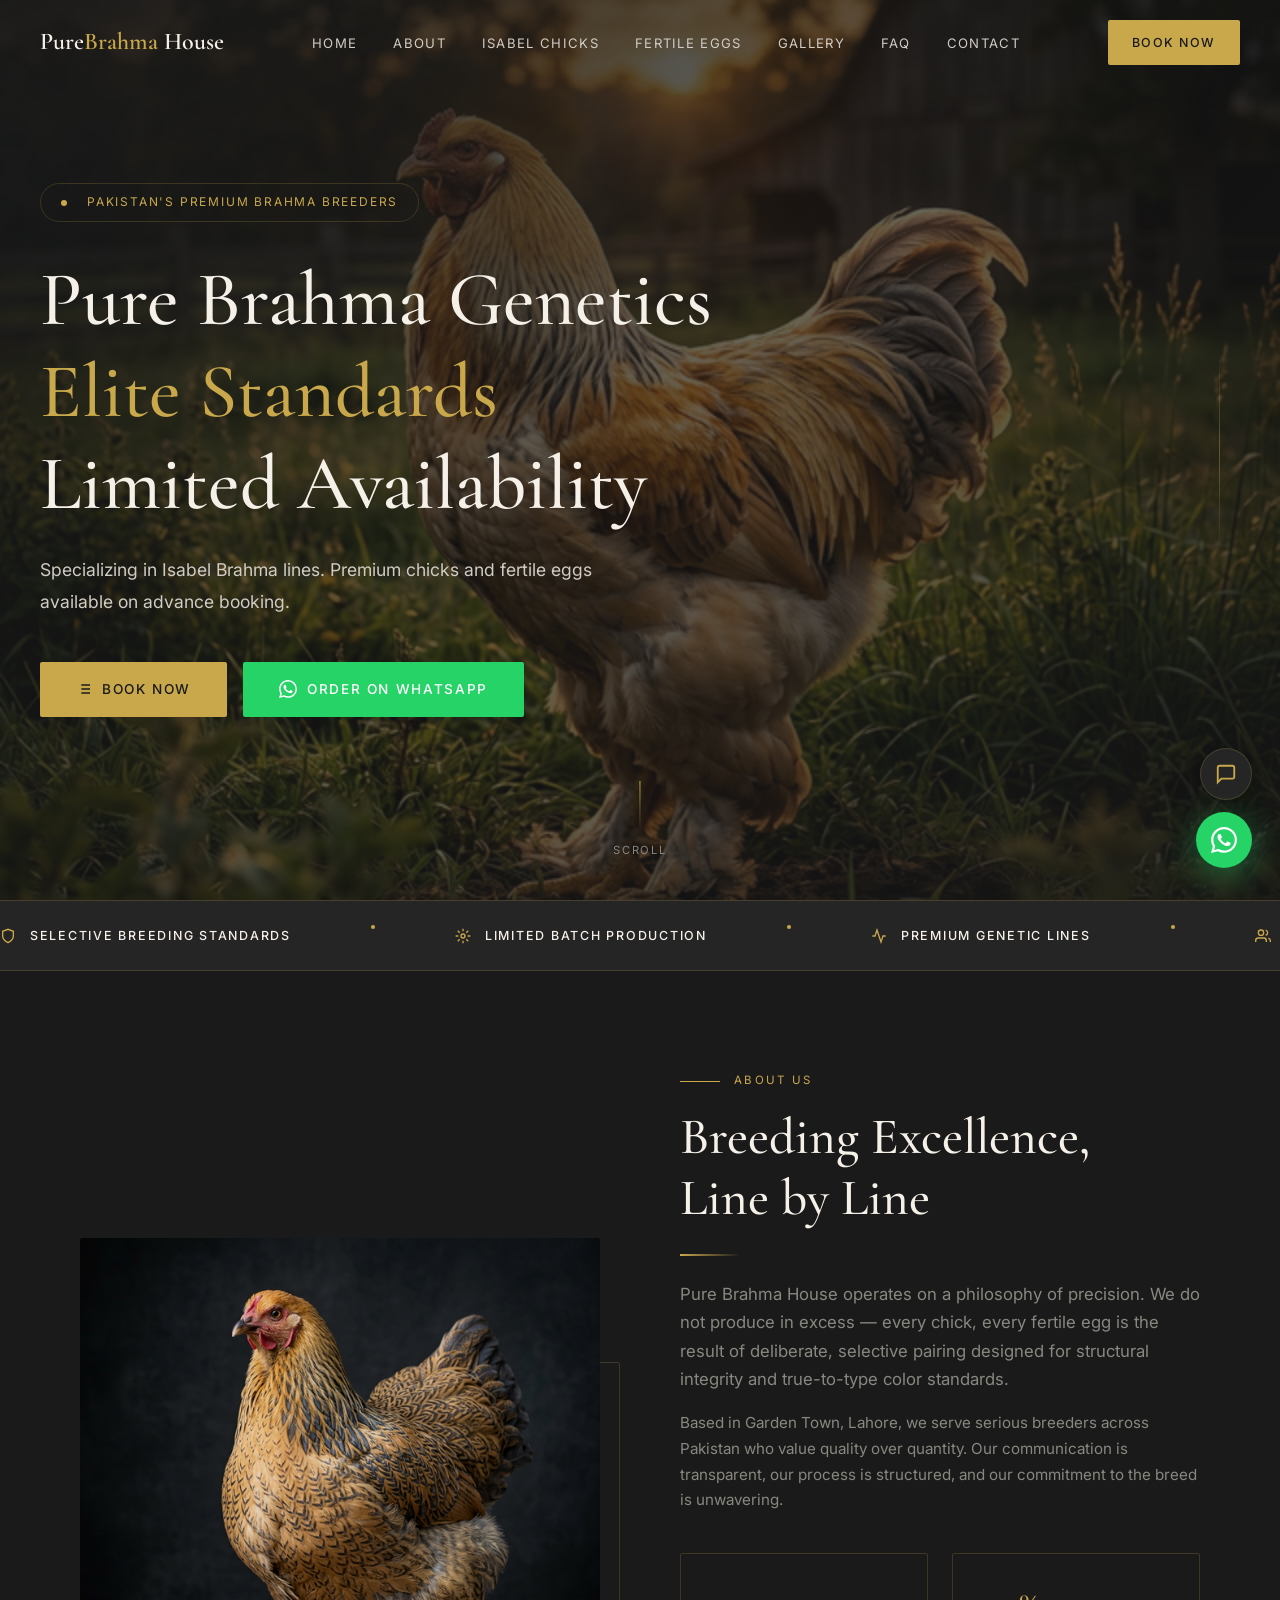
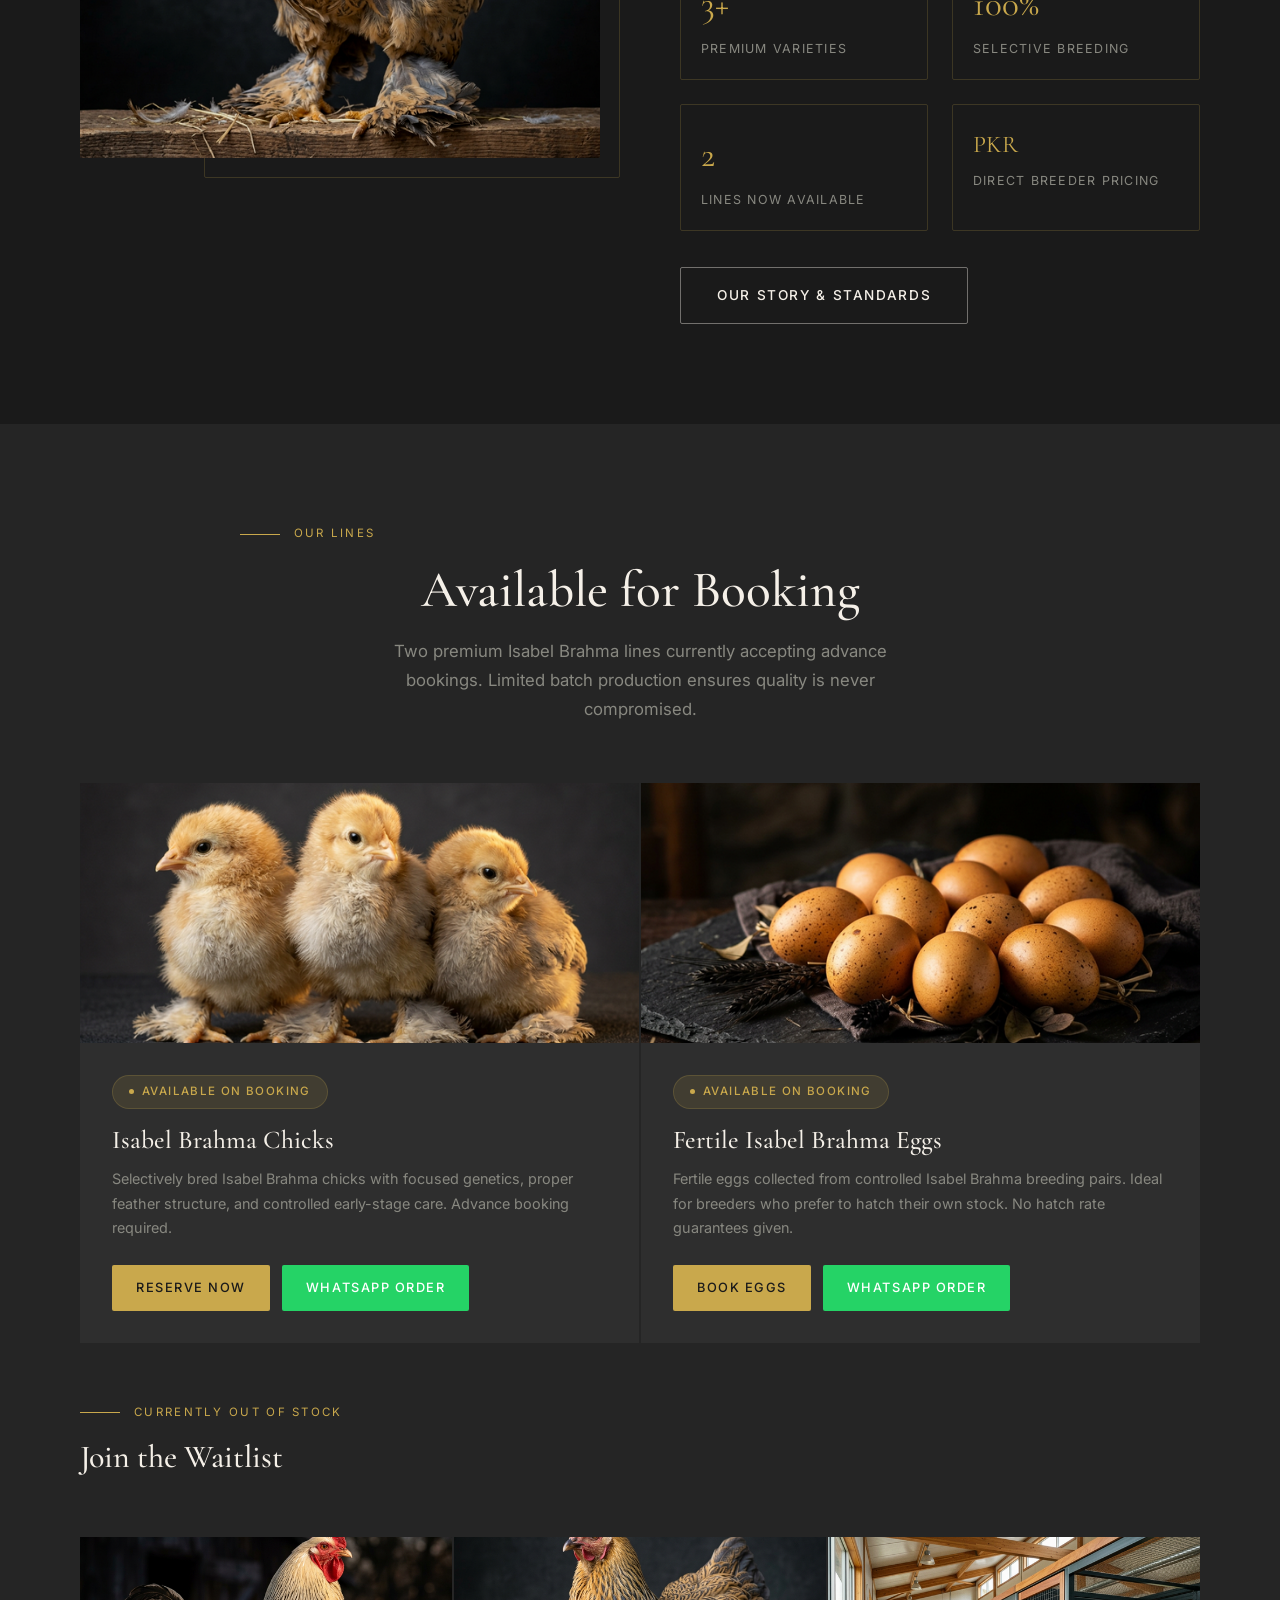
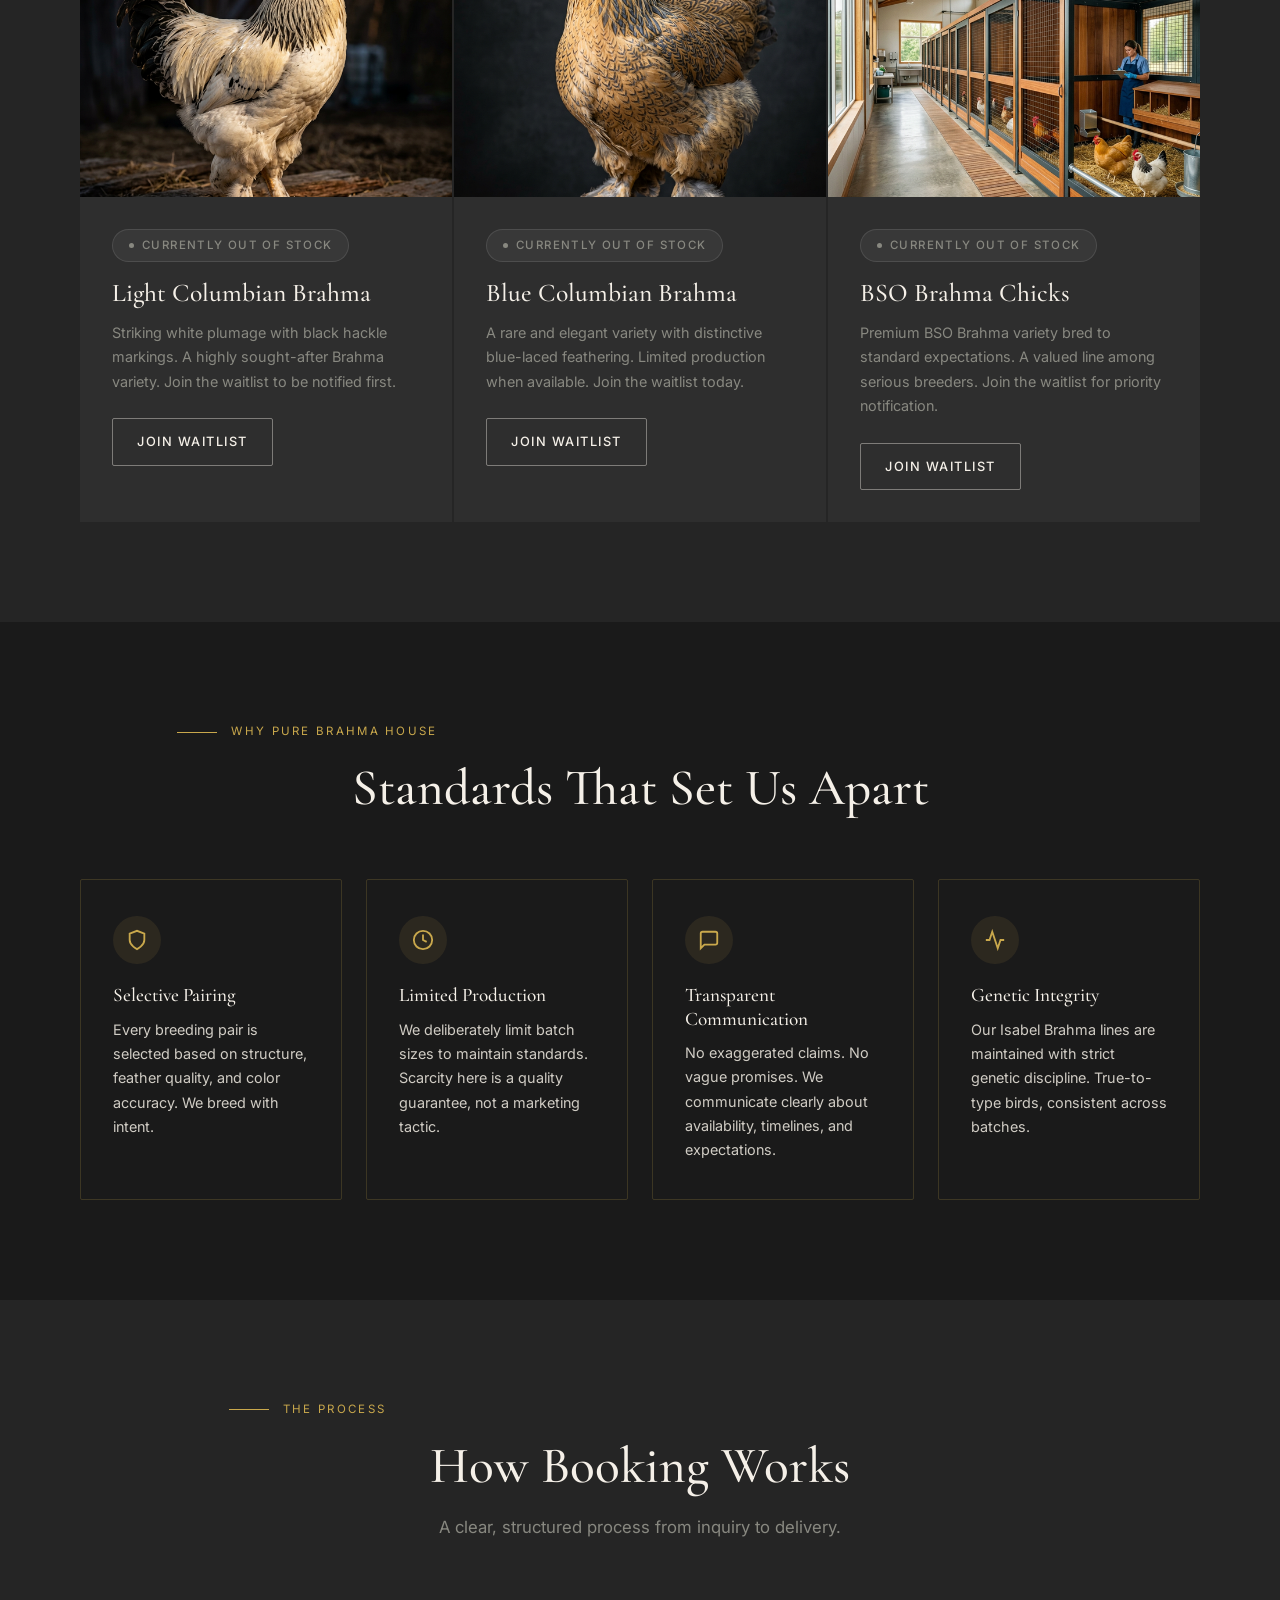
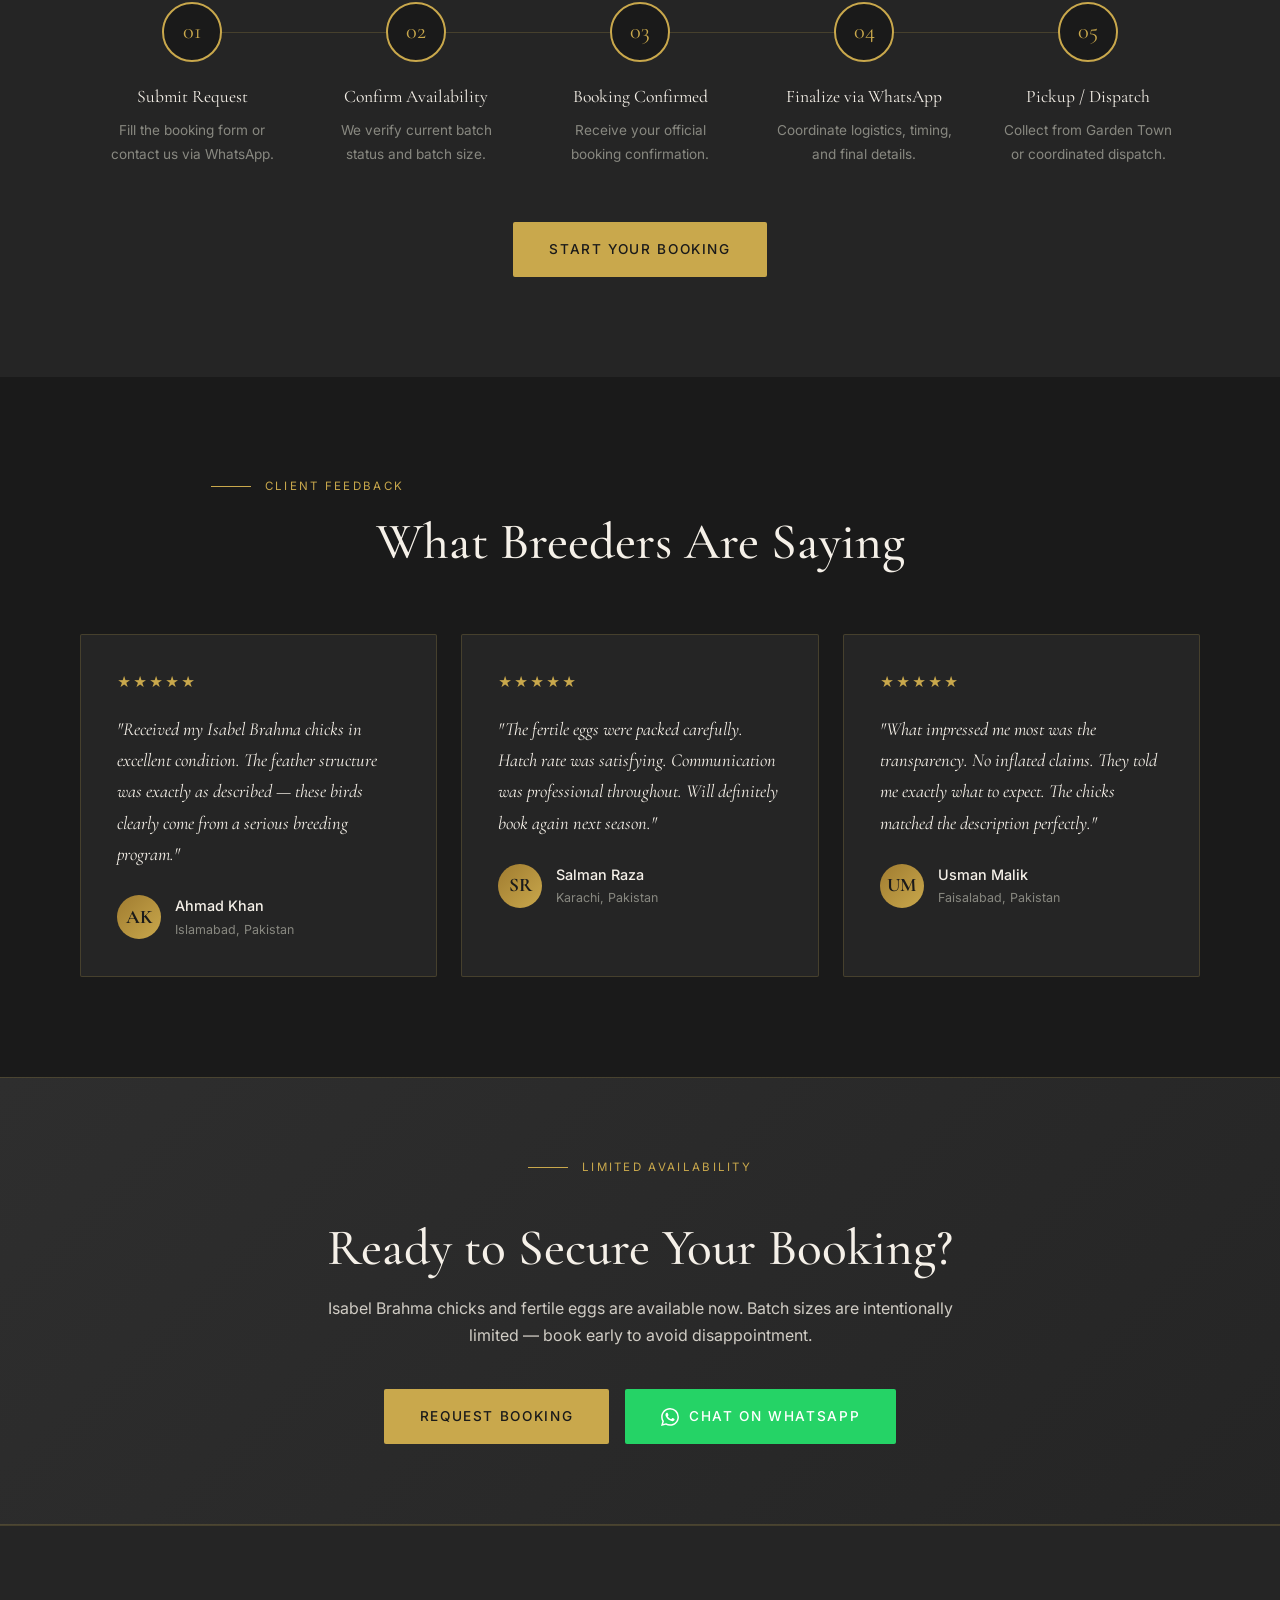
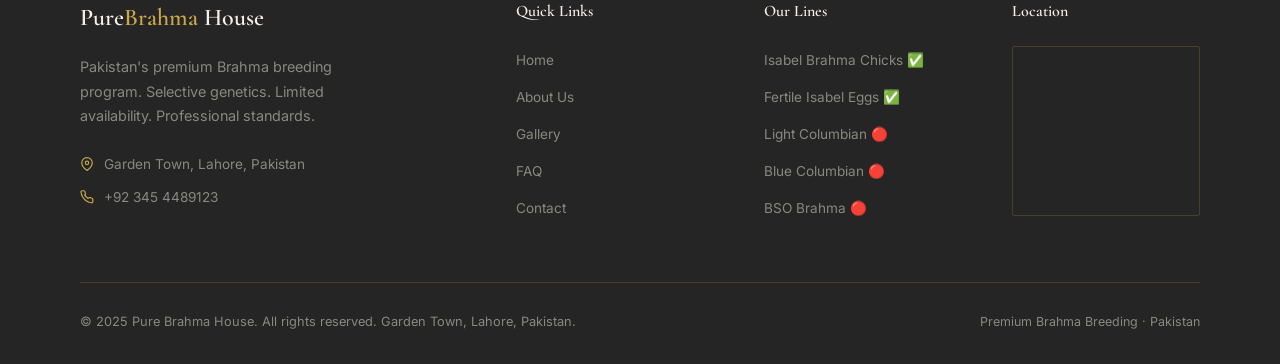
==== index.html @ e4d516aa "Initial commit" ====
<!DOCTYPE html>
<html lang="en">

<head>
  <meta charset="UTF-8">
  <meta name="viewport" content="width=device-width, initial-scale=1.0">
  <title>Pure Brahma House | Premium Isabel Brahma Chicks & Fertile Eggs — Lahore, Pakistan</title>
  <meta name="description"
    content="Pure Brahma House — Pakistan's premium Brahma Breeders. Isabel Brahma chicks and fertile eggs available on advance booking. Lahore, Pakistan.">
  <meta name="keywords"
    content="Premium Brahma Breeders, Isabel Brahma Chicks, Fertile Isabel Brahma Eggs, Available on Advance Booking">
  <link rel="stylesheet" href="css/styles.css">
  <link rel="preconnect" href="https://fonts.googleapis.com">
</head>

<body>

  <!-- NAV -->
  <nav class="nav" id="mainNav">
    <a href="index.html" class="nav-logo">Pure<span>Brahma</span>&nbsp;House</a>
    <ul class="nav-links">
      <li><a href="index.html">Home</a></li>
      <li><a href="about.html">About</a></li>
      <li><a href="isabel-brahma-chicks.html">Isabel Chicks</a></li>
      <li><a href="fertile-isabel-eggs.html">Fertile Eggs</a></li>
      <li><a href="gallery.html">Gallery</a></li>
      <li><a href="faq.html">FAQ</a></li>
      <li><a href="contact.html">Contact</a></li>
    </ul>
    <div class="nav-cta">
      <a href="contact.html#booking" class="btn btn-primary" style="padding:12px 24px; font-size:0.78rem;">Book Now</a>
    </div>
    <button class="hamburger" aria-label="Menu">
      <span></span><span></span><span></span>
    </button>
  </nav>

  <!-- MOBILE MENU -->
  <div class="mobile-menu">
    <button class="mobile-close">✕</button>
    <ul>
      <li><a href="index.html">Home</a></li>
      <li><a href="about.html">About</a></li>
      <li><a href="isabel-brahma-chicks.html">Isabel Chicks</a></li>
      <li><a href="fertile-isabel-eggs.html">Fertile Eggs</a></li>
      <li><a href="gallery.html">Gallery</a></li>
      <li><a href="faq.html">FAQ</a></li>
      <li><a href="contact.html">Contact</a></li>
    </ul>
  </div>

  <!-- HERO -->
  <section class="hero" id="hero">
    <div class="hero-bg" id="heroBg"></div>
    <div class="hero-overlay"></div>
    <div class="hero-content">
      <div class="hero-badge">
        <span></span> Pakistan's Premium Brahma Breeders
      </div>
      <h1 class="hero-title">
        <span class="line">Pure Brahma Genetics</span>
        <span class="line" style="color:var(--gold);">Elite Standards</span>
        <span class="line">Limited Availability</span>
      </h1>
      <p class="hero-sub">Specializing in Isabel Brahma lines. Premium chicks and fertile eggs available on advance
        booking.</p>
      <div class="hero-ctas">
        <a href="contact.html#booking" class="btn btn-primary">
          <svg width="16" height="16" viewBox="0 0 24 24" fill="none" stroke="currentColor" stroke-width="2">
            <path d="M8 6h13M8 12h13M8 18h13M3 6h.01M3 12h.01M3 18h.01" />
          </svg>
          Book Now
        </a>
        <a href="https://wa.me/923454489123?text=Hello%20Pure%20Brahma%20House%2C%20I%20would%20like%20to%20place%20an%20order."
          target="_blank" class="btn btn-whatsapp">
          <svg width="18" height="18" viewBox="0 0 24 24" fill="currentColor">
            <path
              d="M17.472 14.382c-.297-.149-1.758-.867-2.03-.967-.273-.099-.471-.148-.67.15-.197.297-.767.966-.94 1.164-.173.199-.347.223-.644.075-.297-.15-1.255-.463-2.39-1.475-.883-.788-1.48-1.761-1.653-2.059-.173-.297-.018-.458.13-.606.134-.133.298-.347.446-.52.149-.174.198-.298.298-.497.099-.198.05-.371-.025-.52-.075-.149-.669-1.612-.916-2.207-.242-.579-.487-.5-.669-.51-.173-.008-.371-.01-.57-.01-.198 0-.52.074-.792.372-.272.297-1.04 1.016-1.04 2.479 0 1.462 1.065 2.875 1.213 3.074.149.198 2.096 3.2 5.077 4.487.709.306 1.262.489 1.694.625.712.227 1.36.195 1.871.118.571-.085 1.758-.719 2.006-1.413.248-.694.248-1.289.173-1.413-.074-.124-.272-.198-.57-.347m-5.421 7.403h-.004a9.87 9.87 0 01-5.031-1.378l-.361-.214-3.741.982.998-3.648-.235-.374a9.86 9.86 0 01-1.51-5.26c.001-5.45 4.436-9.884 9.888-9.884 2.64 0 5.122 1.03 6.988 2.898a9.825 9.825 0 012.893 6.994c-.003 5.45-4.437 9.884-9.885 9.884m8.413-18.297A11.815 11.815 0 0012.05 0C5.495 0 .16 5.335.157 11.892c0 2.096.547 4.142 1.588 5.945L.057 24l6.305-1.654a11.882 11.882 0 005.683 1.448h.005c6.554 0 11.89-5.335 11.893-11.893a11.821 11.821 0 00-3.48-8.413z" />
          </svg>
          Order on WhatsApp
        </a>
      </div>
    </div>
    <div class="gold-line"></div>
    <div class="scroll-indicator">
      <div class="scroll-line"></div>
      <span>Scroll</span>
    </div>
  </section>

  <!-- TRUST STRIP -->
  <div class="trust-strip">
    <div class="trust-track" id="trustTrack">
      <div class="trust-item"><svg width="16" height="16" viewBox="0 0 24 24" fill="none" stroke="currentColor"
          stroke-width="2">
          <path d="M12 22s8-4 8-10V5l-8-3-8 3v7c0 6 8 10 8 10z" />
        </svg><span>Selective Breeding Standards</span></div>
      <div class="trust-dot"></div>
      <div class="trust-item"><svg width="16" height="16" viewBox="0 0 24 24" fill="none" stroke="currentColor"
          stroke-width="2">
          <circle cx="12" cy="12" r="3" />
          <path
            d="M12 1v4M12 19v4M4.22 4.22l2.83 2.83M16.95 16.95l2.83 2.83M1 12h4M19 12h4M4.22 19.78l2.83-2.83M16.95 7.05l2.83-2.83" />
        </svg><span>Limited Batch Production</span></div>
      <div class="trust-dot"></div>
      <div class="trust-item"><svg width="16" height="16" viewBox="0 0 24 24" fill="none" stroke="currentColor"
          stroke-width="2">
          <polyline points="22 12 18 12 15 21 9 3 6 12 2 12" />
        </svg><span>Premium Genetic Lines</span></div>
      <div class="trust-dot"></div>
      <div class="trust-item"><svg width="16" height="16" viewBox="0 0 24 24" fill="none" stroke="currentColor"
          stroke-width="2">
          <path d="M17 21v-2a4 4 0 0 0-4-4H5a4 4 0 0 0-4 4v2" />
          <circle cx="9" cy="7" r="4" />
          <path d="M23 21v-2a4 4 0 0 0-3-3.87" />
          <path d="M16 3.13a4 4 0 0 1 0 7.75" />
        </svg><span>Professional Support</span></div>
      <div class="trust-dot"></div>
      <div class="trust-item"><svg width="16" height="16" viewBox="0 0 24 24" fill="none" stroke="currentColor"
          stroke-width="2">
          <path d="M3 9l9-7 9 7v11a2 2 0 0 1-2 2H5a2 2 0 0 1-2-2z" />
        </svg><span>Garden Town, Lahore</span></div>
      <div class="trust-dot"></div>
    </div>
  </div>

  <!-- ABOUT SNAPSHOT -->
  <section class="about-snapshot">
    <div class="container">
      <div class="about-grid">
        <div class="about-image-wrap reveal">
          <img src="images/brahma-hen.png" alt="Isabel Brahma Hen - Pure Brahma House">
          <div class="about-image-accent"></div>
        </div>
        <div class="reveal reveal-delay-2">
          <p class="section-label">About Us</p>
          <h2>Breeding Excellence,<br>Line by Line</h2>
          <div class="gold-divider"></div>
          <p class="section-subtitle">Pure Brahma House operates on a philosophy of precision. We do not produce in
            excess — every chick, every fertile egg is the result of deliberate, selective pairing designed for
            structural integrity and true-to-type color standards.</p>
          <p style="margin-top:16px; color:var(--text-muted); font-size:0.95rem;">Based in Garden Town, Lahore, we serve
            serious breeders across Pakistan who value quality over quantity. Our communication is transparent, our
            process is structured, and our commitment to the breed is unwavering.</p>
          <div class="about-stats">
            <div class="stat-box">
              <div class="stat-num counter" data-target="3" data-suffix="+">0+</div>
              <div class="stat-label">Premium Varieties</div>
            </div>
            <div class="stat-box">
              <div class="stat-num counter" data-target="100" data-suffix="%">0%</div>
              <div class="stat-label">Selective Breeding</div>
            </div>
            <div class="stat-box">
              <div class="stat-num counter" data-target="2">0</div>
              <div class="stat-label">Lines Now Available</div>
            </div>
            <div class="stat-box">
              <div class="stat-num" style="font-size:1.5rem;">PKR</div>
              <div class="stat-label">Direct Breeder Pricing</div>
            </div>
          </div>
          <a href="about.html" class="btn btn-secondary" style="margin-top:36px;">Our Story &amp; Standards</a>
        </div>
      </div>
    </div>
  </section>

  <!-- FEATURED PRODUCTS -->
  <section class="products-section">
    <div class="container">
      <div class="reveal" style="text-align:center;">
        <p class="section-label" style="justify-content:center;">Our Lines</p>
        <h2>Available for Booking</h2>
        <p class="section-subtitle" style="margin:16px auto 0;">Two premium Isabel Brahma lines currently accepting
          advance bookings. Limited batch production ensures quality is never compromised.</p>
      </div>
      <div class="products-grid" style="margin-top:60px;">
        <!-- Isabel Chicks -->
        <div class="product-card reveal">
          <div class="product-card-img">
            <img src="images/isabel-chicks.png" alt="Isabel Brahma Chicks Available on Booking">
          </div>
          <div class="product-card-body">
            <div class="availability-badge badge-available"><span class="badge-dot"></span>Available on Booking</div>
            <h3 class="product-card-title">Isabel Brahma Chicks</h3>
            <p class="product-card-text">Selectively bred Isabel Brahma chicks with focused genetics, proper feather
              structure, and controlled early-stage care. Advance booking required.</p>
            <div style="display:flex;gap:12px;flex-wrap:wrap;">
              <a href="isabel-brahma-chicks.html" class="btn btn-primary"
                style="padding:12px 24px;font-size:0.8rem;">Reserve Now</a>
              <a href="https://wa.me/923454489123?text=Hello%20Pure%20Brahma%20House%2C%20I%20would%20like%20to%20book%20Isabel%20Brahma%20chicks.%20Please%20share%20availability%2C%20pricing%2C%20and%20booking%20details.%20My%20city%20is%3A%20___%20and%20quantity%20required%20is%3A%20___."
                target="_blank" class="btn btn-whatsapp" style="padding:12px 24px;font-size:0.8rem;">WhatsApp Order</a>
            </div>
          </div>
        </div>
        <!-- Fertile Eggs -->
        <div class="product-card reveal reveal-delay-2">
          <div class="product-card-img">
            <img src="images/fertile-eggs.png" alt="Fertile Isabel Brahma Eggs Available on Booking">
          </div>
          <div class="product-card-body">
            <div class="availability-badge badge-available"><span class="badge-dot"></span>Available on Booking</div>
            <h3 class="product-card-title">Fertile Isabel Brahma Eggs</h3>
            <p class="product-card-text">Fertile eggs collected from controlled Isabel Brahma breeding pairs. Ideal for
              breeders who prefer to hatch their own stock. No hatch rate guarantees given.</p>
            <div style="display:flex;gap:12px;flex-wrap:wrap;">
              <a href="fertile-isabel-eggs.html" class="btn btn-primary"
                style="padding:12px 24px;font-size:0.8rem;">Book Eggs</a>
              <a href="https://wa.me/923454489123?text=Hello%20Pure%20Brahma%20House%2C%20I%20would%20like%20to%20book%20Fertile%20Isabel%20Brahma%20Eggs.%20Please%20share%20availability%2C%20pricing%2C%20and%20collection%20or%20delivery%20details.%20My%20city%20is%3A%20___%20and%20quantity%20required%20is%3A%20___."
                target="_blank" class="btn btn-whatsapp" style="padding:12px 24px;font-size:0.8rem;">WhatsApp Order</a>
            </div>
          </div>
        </div>
      </div>

      <!-- Out of Stock -->
      <div style="margin-top:60px;">
        <p class="section-label reveal">Currently Out of Stock</p>
        <h3 class="reveal reveal-delay-1" style="margin-bottom:32px;">Join the Waitlist</h3>
        <div class="products-grid">
          <div class="product-card reveal">
            <div class="product-card-img">
              <img src="images/brahma-rooster.png" alt="Light Columbian Brahma Chicks">
            </div>
            <div class="product-card-body">
              <div class="availability-badge badge-unavailable"><span class="badge-dot"></span>Currently Out of Stock
              </div>
              <h3 class="product-card-title">Light Columbian Brahma</h3>
              <p class="product-card-text">Striking white plumage with black hackle markings. A highly sought-after
                Brahma variety. Join the waitlist to be notified first.</p>
              <a href="light-columbian.html" class="btn btn-secondary" style="padding:12px 24px;font-size:0.8rem;">Join
                Waitlist</a>
            </div>
          </div>
          <div class="product-card reveal reveal-delay-1">
            <div class="product-card-img">
              <img src="images/brahma-hen.png" alt="Blue Columbian Brahma Chicks">
            </div>
            <div class="product-card-body">
              <div class="availability-badge badge-unavailable"><span class="badge-dot"></span>Currently Out of Stock
              </div>
              <h3 class="product-card-title">Blue Columbian Brahma</h3>
              <p class="product-card-text">A rare and elegant variety with distinctive blue-laced feathering. Limited
                production when available. Join the waitlist today.</p>
              <a href="blue-columbian.html" class="btn btn-secondary" style="padding:12px 24px;font-size:0.8rem;">Join
                Waitlist</a>
            </div>
          </div>
          <div class="product-card reveal reveal-delay-2">
            <div class="product-card-img">
              <img src="images/farm-environment.png" alt="BSO Brahma Chicks">
            </div>
            <div class="product-card-body">
              <div class="availability-badge badge-unavailable"><span class="badge-dot"></span>Currently Out of Stock
              </div>
              <h3 class="product-card-title">BSO Brahma Chicks</h3>
              <p class="product-card-text">Premium BSO Brahma variety bred to standard expectations. A valued line among
                serious breeders. Join the waitlist for priority notification.</p>
              <a href="bso-brahma.html" class="btn btn-secondary" style="padding:12px 24px;font-size:0.8rem;">Join
                Waitlist</a>
            </div>
          </div>
        </div>
      </div>
    </div>
  </section>

  <!-- WHY CHOOSE -->
  <section class="why-section">
    <div class="container">
      <div class="reveal" style="text-align:center;">
        <p class="section-label" style="justify-content:center;">Why Pure Brahma House</p>
        <h2>Standards That Set Us Apart</h2>
      </div>
      <div class="why-grid">
        <div class="why-card reveal">
          <div class="why-icon"><svg width="22" height="22" viewBox="0 0 24 24" fill="none" stroke="currentColor"
              stroke-width="2">
              <path d="M12 22s8-4 8-10V5l-8-3-8 3v7c0 6 8 10 8 10z" />
            </svg></div>
          <h4
            style="font-family:'Cormorant Garamond',serif;font-size:1.2rem;color:var(--off-white);margin-bottom:10px;">
            Selective Pairing</h4>
          <p style="font-size:0.9rem;max-width:none;">Every breeding pair is selected based on structure, feather
            quality, and color accuracy. We breed with intent.</p>
        </div>
        <div class="why-card reveal reveal-delay-1">
          <div class="why-icon"><svg width="22" height="22" viewBox="0 0 24 24" fill="none" stroke="currentColor"
              stroke-width="2">
              <circle cx="12" cy="12" r="10" />
              <polyline points="12 6 12 12 16 14" />
            </svg></div>
          <h4
            style="font-family:'Cormorant Garamond',serif;font-size:1.2rem;color:var(--off-white);margin-bottom:10px;">
            Limited Production</h4>
          <p style="font-size:0.9rem;max-width:none;">We deliberately limit batch sizes to maintain standards. Scarcity
            here is a quality guarantee, not a marketing tactic.</p>
        </div>
        <div class="why-card reveal reveal-delay-2">
          <div class="why-icon"><svg width="22" height="22" viewBox="0 0 24 24" fill="none" stroke="currentColor"
              stroke-width="2">
              <path d="M21 15a2 2 0 0 1-2 2H7l-4 4V5a2 2 0 0 1 2-2h14a2 2 0 0 1 2 2z" />
            </svg></div>
          <h4
            style="font-family:'Cormorant Garamond',serif;font-size:1.2rem;color:var(--off-white);margin-bottom:10px;">
            Transparent Communication</h4>
          <p style="font-size:0.9rem;max-width:none;">No exaggerated claims. No vague promises. We communicate clearly
            about availability, timelines, and expectations.</p>
        </div>
        <div class="why-card reveal reveal-delay-3">
          <div class="why-icon"><svg width="22" height="22" viewBox="0 0 24 24" fill="none" stroke="currentColor"
              stroke-width="2">
              <polyline points="22 12 18 12 15 21 9 3 6 12 2 12" />
            </svg></div>
          <h4
            style="font-family:'Cormorant Garamond',serif;font-size:1.2rem;color:var(--off-white);margin-bottom:10px;">
            Genetic Integrity</h4>
          <p style="font-size:0.9rem;max-width:none;">Our Isabel Brahma lines are maintained with strict genetic
            discipline. True-to-type birds, consistent across batches.</p>
        </div>
      </div>
    </div>
  </section>

  <!-- HOW BOOKING WORKS -->
  <section class="booking-steps">
    <div class="container">
      <div class="reveal" style="text-align:center;">
        <p class="section-label" style="justify-content:center;">The Process</p>
        <h2>How Booking Works</h2>
        <p class="section-subtitle" style="margin:16px auto 0;">A clear, structured process from inquiry to delivery.
        </p>
      </div>
      <div class="steps-grid" style="margin-top:60px;">
        <div class="step-item reveal">
          <div class="step-num">01</div>
          <div class="step-title">Submit Request</div>
          <p class="step-text">Fill the booking form or contact us via WhatsApp.</p>
        </div>
        <div class="step-item reveal reveal-delay-1">
          <div class="step-num">02</div>
          <div class="step-title">Confirm Availability</div>
          <p class="step-text">We verify current batch status and batch size.</p>
        </div>
        <div class="step-item reveal reveal-delay-2">
          <div class="step-num">03</div>
          <div class="step-title">Booking Confirmed</div>
          <p class="step-text">Receive your official booking confirmation.</p>
        </div>
        <div class="step-item reveal reveal-delay-3">
          <div class="step-num">04</div>
          <div class="step-title">Finalize via WhatsApp</div>
          <p class="step-text">Coordinate logistics, timing, and final details.</p>
        </div>
        <div class="step-item reveal reveal-delay-4">
          <div class="step-num">05</div>
          <div class="step-title">Pickup / Dispatch</div>
          <p class="step-text">Collect from Garden Town or coordinated dispatch.</p>
        </div>
      </div>
      <div style="text-align:center;margin-top:56px;" class="reveal">
        <a href="contact.html#booking" class="btn btn-primary">Start Your Booking</a>
      </div>
    </div>
  </section>

  <!-- TESTIMONIALS -->
  <section class="testimonials">
    <div class="container">
      <div class="reveal" style="text-align:center;">
        <p class="section-label" style="justify-content:center;">Client Feedback</p>
        <h2>What Breeders Are Saying</h2>
      </div>
      <div class="testimonials-grid">
        <div class="testimonial-card reveal">
          <div class="stars">★★★★★</div>
          <p class="testimonial-quote">"Received my Isabel Brahma chicks in excellent condition. The feather structure
            was exactly as described — these birds clearly come from a serious breeding program."</p>
          <div class="testimonial-author">
            <div class="author-avatar">AK</div>
            <div>
              <div class="author-name">Ahmad Khan</div>
              <div class="author-location">Islamabad, Pakistan</div>
            </div>
          </div>
        </div>
        <div class="testimonial-card reveal reveal-delay-1">
          <div class="stars">★★★★★</div>
          <p class="testimonial-quote">"The fertile eggs were packed carefully. Hatch rate was satisfying. Communication
            was professional throughout. Will definitely book again next season."</p>
          <div class="testimonial-author">
            <div class="author-avatar">SR</div>
            <div>
              <div class="author-name">Salman Raza</div>
              <div class="author-location">Karachi, Pakistan</div>
            </div>
          </div>
        </div>
        <div class="testimonial-card reveal reveal-delay-2">
          <div class="stars">★★★★★</div>
          <p class="testimonial-quote">"What impressed me most was the transparency. No inflated claims. They told me
            exactly what to expect. The chicks matched the description perfectly."</p>
          <div class="testimonial-author">
            <div class="author-avatar">UM</div>
            <div>
              <div class="author-name">Usman Malik</div>
              <div class="author-location">Faisalabad, Pakistan</div>
            </div>
          </div>
        </div>
      </div>
    </div>
  </section>

  <!-- CTA BANNER -->
  <div class="cta-banner">
    <div class="container">
      <p class="section-label reveal" style="justify-content:center;">Limited Availability</p>
      <h2 class="reveal">Ready to Secure Your Booking?</h2>
      <p class="reveal" style="margin:0 auto 40px;">Isabel Brahma chicks and fertile eggs are available now. Batch sizes
        are intentionally limited — book early to avoid disappointment.</p>
      <div class="cta-buttons reveal">
        <a href="contact.html#booking" class="btn btn-primary">Request Booking</a>
        <a href="https://wa.me/923454489123?text=Hello%20Pure%20Brahma%20House%2C%20I%20would%20like%20to%20inquire%20about%20your%20current%20availability."
          target="_blank" class="btn btn-whatsapp">
          <svg width="18" height="18" viewBox="0 0 24 24" fill="currentColor">
            <path
              d="M17.472 14.382c-.297-.149-1.758-.867-2.03-.967-.273-.099-.471-.148-.67.15-.197.297-.767.966-.94 1.164-.173.199-.347.223-.644.075-.297-.15-1.255-.463-2.39-1.475-.883-.788-1.48-1.761-1.653-2.059-.173-.297-.018-.458.13-.606.134-.133.298-.347.446-.52.149-.174.198-.298.298-.497.099-.198.05-.371-.025-.52-.075-.149-.669-1.612-.916-2.207-.242-.579-.487-.5-.669-.51-.173-.008-.371-.01-.57-.01-.198 0-.52.074-.792.372-.272.297-1.04 1.016-1.04 2.479 0 1.462 1.065 2.875 1.213 3.074.149.198 2.096 3.2 5.077 4.487.709.306 1.262.489 1.694.625.712.227 1.36.195 1.871.118.571-.085 1.758-.719 2.006-1.413.248-.694.248-1.289.173-1.413-.074-.124-.272-.198-.57-.347m-5.421 7.403h-.004a9.87 9.87 0 01-5.031-1.378l-.361-.214-3.741.982.998-3.648-.235-.374a9.86 9.86 0 01-1.51-5.26c.001-5.45 4.436-9.884 9.888-9.884 2.64 0 5.122 1.03 6.988 2.898a9.825 9.825 0 012.893 6.994c-.003 5.45-4.437 9.884-9.885 9.884m8.413-18.297A11.815 11.815 0 0012.05 0C5.495 0 .16 5.335.157 11.892c0 2.096.547 4.142 1.588 5.945L.057 24l6.305-1.654a11.882 11.882 0 005.683 1.448h.005c6.554 0 11.89-5.335 11.893-11.893a11.821 11.821 0 00-3.48-8.413z" />
          </svg>
          Chat on WhatsApp
        </a>
      </div>
    </div>
  </div>

  <!-- FOOTER -->
  <footer>
    <div class="container">
      <div class="footer-grid">
        <div class="footer-brand">
          <div class="nav-logo">Pure<span style="color:var(--gold)">Brahma</span>&nbsp;House</div>
          <p>Pakistan's premium Brahma breeding program. Selective genetics. Limited availability. Professional
            standards.</p>
          <div style="margin-top:24px;" class="contact-info">
            <div class="contact-row"><svg width="14" height="14" viewBox="0 0 24 24" fill="none" stroke="currentColor"
                stroke-width="2">
                <path d="M21 10c0 7-9 13-9 13s-9-6-9-13a9 9 0 0 1 18 0z" />
                <circle cx="12" cy="10" r="3" />
              </svg>Garden Town, Lahore, Pakistan</div>
            <div class="contact-row"><svg width="14" height="14" viewBox="0 0 24 24" fill="none" stroke="currentColor"
                stroke-width="2">
                <path
                  d="M22 16.92v3a2 2 0 0 1-2.18 2 19.79 19.79 0 0 1-8.63-3.07A19.5 19.5 0 0 1 4.69 12 19.79 19.79 0 0 1 1.61 3.47 2 2 0 0 1 3.59 1.27h3a2 2 0 0 1 2 1.72c.127.96.361 1.903.7 2.81a2 2 0 0 1-.45 2.11L7.91 8.37a16 16 0 0 0 6 6l.92-.92a2 2 0 0 1 2.11-.45c.907.339 1.85.573 2.81.7A2 2 0 0 1 21.73 16l.19.92z" />
              </svg>+92 345 4489123</div>
          </div>
        </div>
        <div>
          <div class="footer-heading">Quick Links</div>
          <ul class="footer-links">
            <li><a href="index.html">Home</a></li>
            <li><a href="about.html">About Us</a></li>
            <li><a href="gallery.html">Gallery</a></li>
            <li><a href="faq.html">FAQ</a></li>
            <li><a href="contact.html">Contact</a></li>
          </ul>
        </div>
        <div>
          <div class="footer-heading">Our Lines</div>
          <ul class="footer-links">
            <li><a href="isabel-brahma-chicks.html">Isabel Brahma Chicks ✅</a></li>
            <li><a href="fertile-isabel-eggs.html">Fertile Isabel Eggs ✅</a></li>
            <li><a href="light-columbian.html">Light Columbian 🔴</a></li>
            <li><a href="blue-columbian.html">Blue Columbian 🔴</a></li>
            <li><a href="bso-brahma.html">BSO Brahma 🔴</a></li>
          </ul>
        </div>
        <div>
          <div class="footer-heading">Location</div>
          <div class="footer-map">
            <iframe
              src="https://maps.google.com/maps?q=Abu+Bakar+Block,+Garden+Town,+Lahore,+Pakistan&t=&z=14&ie=UTF8&iwloc=&output=embed"
              allowfullscreen loading="lazy"></iframe>
          </div>
        </div>
      </div>
      <div class="footer-bottom">
        <p>© 2025 Pure Brahma House. All rights reserved. Garden Town, Lahore, Pakistan.</p>
        <p style="color:var(--text-muted);font-size:0.78rem;">Premium Brahma Breeding · Pakistan</p>
      </div>
    </div>
  </footer>

  <!-- FLOATING WHATSAPP -->
  <a href="https://wa.me/923454489123" target="_blank" class="wa-float" aria-label="WhatsApp">
    <svg width="26" height="26" viewBox="0 0 24 24" fill="currentColor">
      <path
        d="M17.472 14.382c-.297-.149-1.758-.867-2.03-.967-.273-.099-.471-.148-.67.15-.197.297-.767.966-.94 1.164-.173.199-.347.223-.644.075-.297-.15-1.255-.463-2.39-1.475-.883-.788-1.48-1.761-1.653-2.059-.173-.297-.018-.458.13-.606.134-.133.298-.347.446-.52.149-.174.198-.298.298-.497.099-.198.05-.371-.025-.52-.075-.149-.669-1.612-.916-2.207-.242-.579-.487-.5-.669-.51-.173-.008-.371-.01-.57-.01-.198 0-.52.074-.792.372-.272.297-1.04 1.016-1.04 2.479 0 1.462 1.065 2.875 1.213 3.074.149.198 2.096 3.2 5.077 4.487.709.306 1.262.489 1.694.625.712.227 1.36.195 1.871.118.571-.085 1.758-.719 2.006-1.413.248-.694.248-1.289.173-1.413-.074-.124-.272-.198-.57-.347m-5.421 7.403h-.004a9.87 9.87 0 01-5.031-1.378l-.361-.214-3.741.982.998-3.648-.235-.374a9.86 9.86 0 01-1.51-5.26c.001-5.45 4.436-9.884 9.888-9.884 2.64 0 5.122 1.03 6.988 2.898a9.825 9.825 0 012.893 6.994c-.003 5.45-4.437 9.884-9.885 9.884m8.413-18.297A11.815 11.815 0 0012.05 0C5.495 0 .16 5.335.157 11.892c0 2.096.547 4.142 1.588 5.945L.057 24l6.305-1.654a11.882 11.882 0 005.683 1.448h.005c6.554 0 11.89-5.335 11.893-11.893a11.821 11.821 0 00-3.48-8.413z" />
    </svg>
    <span class="wa-tooltip">Chat on WhatsApp</span>
  </a>

  <!-- CHATBOT TRIGGER -->
  <button class="chatbot-trigger" aria-label="Chat Assistant">
    <svg width="22" height="22" viewBox="0 0 24 24" fill="none" stroke="currentColor" stroke-width="2">
      <path d="M21 15a2 2 0 0 1-2 2H7l-4 4V5a2 2 0 0 1 2-2h14a2 2 0 0 1 2 2z" />
    </svg>
  </button>

  <!-- CHATBOT WINDOW -->
  <div class="chatbot-window">
    <div class="chatbot-header">
      <div class="chatbot-header-info">
        <div class="chatbot-avatar">PB</div>
        <div>
          <div class="chatbot-name">Pure Brahma Assistant</div>
          <div class="chatbot-status">● Online</div>
        </div>
      </div>
      <button class="chatbot-close">✕</button>
    </div>
    <div class="chatbot-body" id="chatBody"></div>
  </div>

  <script src="js/main.js"></script>
</body>

</html>
---- css/styles.css ----
@import url('https://fonts.googleapis.com/css2?family=Cormorant+Garamond:ital,wght@0,300;0,400;0,500;0,600;0,700;1,400;1,600&family=Inter:wght@300;400;500;600&display=swap');

:root {
  --charcoal: #1a1a1a;
  --charcoal-mid: #252525;
  --charcoal-light: #2e2e2e;
  --gold: #c9a84c;
  --gold-light: #e0c376;
  --gold-dark: #a07c30;
  --off-white: #f5f0e8;
  --cream: #faf7f2;
  --text-muted: #888880;
  --text-body: #d0ccc4;
  --white: #ffffff;
  --border: rgba(201,168,76,0.2);
  --shadow: 0 20px 60px rgba(0,0,0,0.4);
  --transition: all 0.4s cubic-bezier(0.25,0.46,0.45,0.94);
}

*, *::before, *::after { box-sizing: border-box; margin: 0; padding: 0; }

html { scroll-behavior: smooth; font-size: 16px; }

body {
  font-family: 'Inter', sans-serif;
  background: var(--charcoal);
  color: var(--text-body);
  line-height: 1.7;
  overflow-x: hidden;
}

h1,h2,h3,h4,h5 {
  font-family: 'Cormorant Garamond', serif;
  color: var(--off-white);
  line-height: 1.2;
  font-weight: 500;
}

h1 { font-size: clamp(2.5rem, 6vw, 5rem); }
h2 { font-size: clamp(2rem, 4vw, 3.2rem); }
h3 { font-size: clamp(1.4rem, 2.5vw, 2rem); }

p { font-size: 1rem; color: var(--text-body); max-width: 65ch; }

a { text-decoration: none; color: inherit; }

img { max-width: 100%; display: block; }

section { padding: 100px 0; }

.container { max-width: 1200px; margin: 0 auto; padding: 0 40px; }

/* ── BUTTONS ── */
.btn {
  display: inline-flex; align-items: center; gap: 10px;
  padding: 16px 36px; border-radius: 2px; font-family: 'Inter', sans-serif;
  font-size: 0.85rem; font-weight: 500; letter-spacing: 0.12em; text-transform: uppercase;
  cursor: pointer; border: none; transition: var(--transition); text-decoration: none;
}
.btn-primary { background: var(--gold); color: var(--charcoal); }
.btn-primary:hover { background: var(--gold-light); transform: translateY(-2px); box-shadow: 0 12px 40px rgba(201,168,76,0.35); }
.btn-secondary { background: transparent; color: var(--off-white); border: 1px solid rgba(245,240,232,0.4); }
.btn-secondary:hover { border-color: var(--gold); color: var(--gold); transform: translateY(-2px); }
.btn-whatsapp { background: #25D366; color: #fff; }
.btn-whatsapp:hover { background: #1ebe5a; transform: translateY(-2px); box-shadow: 0 12px 40px rgba(37,211,102,0.3); }
.btn-outline-gold { background: transparent; color: var(--gold); border: 1px solid var(--gold); }
.btn-outline-gold:hover { background: var(--gold); color: var(--charcoal); }

/* ── NAV ── */
.nav {
  position: fixed; top: 0; left: 0; right: 0; z-index: 1000;
  padding: 20px 40px; display: flex; align-items: center; justify-content: space-between;
  transition: var(--transition);
}
.nav.scrolled { background: rgba(26,26,26,0.97); backdrop-filter: blur(20px); border-bottom: 1px solid var(--border); padding: 14px 40px; }
.nav-logo { font-family: 'Cormorant Garamond', serif; font-size: 1.5rem; color: var(--off-white); font-weight: 600; }
.nav-logo span { color: var(--gold); }
.nav-links { display: flex; align-items: center; gap: 36px; list-style: none; }
.nav-links a { color: var(--text-body); font-size: 0.82rem; letter-spacing: 0.1em; text-transform: uppercase; transition: color 0.3s; position: relative; }
.nav-links a::after { content:''; position:absolute; bottom:-4px; left:0; width:0; height:1px; background:var(--gold); transition: width 0.3s; }
.nav-links a:hover { color: var(--gold); }
.nav-links a:hover::after { width:100%; }
.nav-cta { display: flex; gap: 12px; align-items: center; }
.hamburger { display: none; flex-direction: column; gap: 5px; cursor: pointer; background: none; border: none; padding: 4px; }
.hamburger span { display: block; width: 24px; height: 1.5px; background: var(--off-white); transition: var(--transition); }

/* ── HERO ── */
.hero {
  position: relative; height: 100vh; min-height: 700px;
  display: flex; align-items: center; overflow: hidden;
}
.hero-bg {
  position: absolute; inset: 0; background: url('../images/hero-background.png') center/cover no-repeat;
  transform: scale(1.08); transition: transform 12s ease-out; will-change: transform;
}
.hero-bg.loaded { transform: scale(1); }
.hero-overlay { position: absolute; inset: 0; background: linear-gradient(135deg, rgba(26,26,26,0.92) 0%, rgba(26,26,26,0.65) 50%, rgba(26,26,26,0.80) 100%); }
.hero-content { position: relative; z-index: 2; max-width: 800px; padding: 0 40px; }
.hero-badge {
  display: inline-flex; align-items: center; gap: 10px;
  border: 1px solid var(--border); padding: 8px 20px; border-radius: 50px;
  font-size: 0.75rem; letter-spacing: 0.15em; text-transform: uppercase; color: var(--gold);
  margin-bottom: 32px; opacity: 0; animation: fadeUp 0.8s 0.3s ease forwards;
}
.hero-badge::before { content:''; width:6px; height:6px; border-radius:50%; background:var(--gold); animation: pulse 2s infinite; }
.hero-title { opacity: 0; animation: fadeUp 0.9s 0.6s ease forwards; margin-bottom: 24px; }
.hero-title .line { display: block; overflow: hidden; }
.hero-sub { font-size: 1.1rem; color: var(--text-body); max-width: 560px; opacity: 0; animation: fadeUp 0.8s 0.9s ease forwards; margin-bottom: 44px; line-height: 1.8; }
.hero-ctas { display: flex; gap: 16px; flex-wrap: wrap; opacity: 0; animation: fadeUp 0.8s 1.1s ease forwards; }
.gold-line { position: absolute; right: 60px; top: 50%; transform: translateY(-50%); width: 1px; height: 200px; background: linear-gradient(to bottom, transparent, var(--gold), transparent); opacity: 0.4; }
.scroll-indicator { position: absolute; bottom: 40px; left: 50%; transform: translateX(-50%); display: flex; flex-direction: column; align-items: center; gap: 10px; opacity: 0; animation: fadeIn 1s 1.5s ease forwards; z-index: 2; }
.scroll-indicator span { font-size: 0.7rem; letter-spacing: 0.15em; text-transform: uppercase; color: var(--text-muted); }
.scroll-line { width: 1px; height: 50px; background: linear-gradient(to bottom, var(--gold), transparent); animation: scrollAnim 2s ease-in-out infinite; }

/* ── TRUST STRIP ── */
.trust-strip { background: var(--charcoal-mid); border-top: 1px solid var(--border); border-bottom: 1px solid var(--border); padding: 24px 0; overflow: hidden; }
.trust-track { display: flex; gap: 80px; animation: marquee 25s linear infinite; white-space: nowrap; }
.trust-item { display: flex; align-items: center; gap: 14px; flex-shrink: 0; }
.trust-item svg { color: var(--gold); }
.trust-item span { font-size: 0.78rem; letter-spacing: 0.14em; text-transform: uppercase; color: var(--off-white); font-weight: 500; }
.trust-dot { width: 4px; height: 4px; border-radius: 50%; background: var(--gold); flex-shrink: 0; }

/* ── SECTION LABELS ── */
.section-label { font-size: 0.72rem; letter-spacing: 0.2em; text-transform: uppercase; color: var(--gold); margin-bottom: 16px; display: flex; align-items: center; gap: 14px; }
.section-label::before { content:''; width: 40px; height: 1px; background: var(--gold); }
.section-subtitle { color: var(--text-muted); font-size: 1.05rem; max-width: 560px; margin-top: 16px; }
.gold-divider { width: 60px; height: 2px; background: linear-gradient(to right, var(--gold), transparent); margin: 24px 0; }

/* ── ABOUT SNAPSHOT ── */
.about-snapshot { background: var(--charcoal); }
.about-grid { display: grid; grid-template-columns: 1fr 1fr; gap: 80px; align-items: center; }
.about-image-wrap { position: relative; }
.about-image-wrap img { width: 100%; border-radius: 2px; filter: brightness(0.9) contrast(1.05); }
.about-image-accent { position: absolute; bottom: -20px; right: -20px; width: 80%; height: 80%; border: 1px solid var(--border); border-radius: 2px; z-index: -1; }
.about-stats { display: grid; grid-template-columns: 1fr 1fr; gap: 24px; margin-top: 40px; }
.stat-box { padding: 20px; border: 1px solid var(--border); border-radius: 2px; }
.stat-num { font-family: 'Cormorant Garamond', serif; font-size: 2.2rem; color: var(--gold); }
.stat-label { font-size: 0.78rem; letter-spacing: 0.1em; text-transform: uppercase; color: var(--text-muted); margin-top: 4px; }

/* ── PRODUCT CARDS ── */
.products-section { background: var(--charcoal-mid); }
.products-grid { display: grid; grid-template-columns: repeat(auto-fit, minmax(320px, 1fr)); gap: 2px; margin-top: 60px; }
.product-card {
  background: var(--charcoal-light); position: relative; overflow: hidden;
  transition: var(--transition); cursor: pointer;
}
.product-card:hover { transform: translateY(-6px); box-shadow: var(--shadow); }
.product-card-img { height: 260px; overflow: hidden; }
.product-card-img img { width: 100%; height: 100%; object-fit: cover; transition: transform 0.6s ease; }
.product-card:hover .product-card-img img { transform: scale(1.05); }
.product-card-body { padding: 32px; }
.availability-badge {
  display: inline-flex; align-items: center; gap: 8px;
  padding: 6px 16px; border-radius: 50px; font-size: 0.72rem;
  letter-spacing: 0.12em; text-transform: uppercase; font-weight: 500; margin-bottom: 16px;
}
.badge-available { background: rgba(201,168,76,0.12); color: var(--gold); border: 1px solid var(--border); }
.badge-unavailable { background: rgba(255,255,255,0.05); color: var(--text-muted); border: 1px solid rgba(255,255,255,0.1); }
.badge-dot { width: 5px; height: 5px; border-radius: 50%; }
.badge-available .badge-dot { background: var(--gold); animation: pulse 2s infinite; }
.badge-unavailable .badge-dot { background: var(--text-muted); }
.product-card-title { font-size: 1.6rem; margin-bottom: 12px; }
.product-card-text { font-size: 0.9rem; color: var(--text-muted); margin-bottom: 24px; }

/* ── WHY CHOOSE ── */
.why-section { background: var(--charcoal); }
.why-grid { display: grid; grid-template-columns: repeat(auto-fit, minmax(260px, 1fr)); gap: 24px; margin-top: 60px; }
.why-card { padding: 36px 32px; border: 1px solid var(--border); border-radius: 2px; transition: var(--transition); position: relative; overflow: hidden; }
.why-card::before { content:''; position:absolute; top:0; left:0; right:0; height:2px; background: linear-gradient(to right, var(--gold), transparent); transform: scaleX(0); transform-origin: left; transition: transform 0.4s ease; }
.why-card:hover::before { transform: scaleX(1); }
.why-card:hover { background: var(--charcoal-mid); transform: translateY(-4px); }
.why-icon { width: 48px; height: 48px; border-radius: 50%; background: rgba(201,168,76,0.1); display: flex; align-items: center; justify-content: center; margin-bottom: 20px; }
.why-icon svg { color: var(--gold); }

/* ── HOW BOOKING WORKS ── */
.booking-steps { background: var(--charcoal-mid); }
.steps-grid { display: grid; grid-template-columns: repeat(auto-fit, minmax(200px, 1fr)); gap: 0; margin-top: 60px; position: relative; }
.steps-grid::before { content:''; position:absolute; top: 30px; left: 10%; right: 10%; height: 1px; background: var(--border); z-index: 0; }
.step-item { text-align: center; padding: 0 20px; position: relative; z-index: 1; }
.step-num { width: 60px; height: 60px; border-radius: 50%; background: var(--charcoal); border: 2px solid var(--gold); display: flex; align-items: center; justify-content: center; font-family: 'Cormorant Garamond', serif; font-size: 1.4rem; color: var(--gold); margin: 0 auto 20px; }
.step-title { font-family: 'Cormorant Garamond', serif; font-size: 1.1rem; color: var(--off-white); margin-bottom: 8px; }
.step-text { font-size: 0.85rem; color: var(--text-muted); }

/* ── TESTIMONIALS ── */
.testimonials { background: var(--charcoal); }
.testimonials-grid { display: grid; grid-template-columns: repeat(auto-fit, minmax(300px, 1fr)); gap: 24px; margin-top: 60px; }
.testimonial-card { padding: 36px; border: 1px solid var(--border); border-radius: 2px; background: var(--charcoal-mid); }
.testimonial-quote { font-family: 'Cormorant Garamond', serif; font-size: 1.15rem; color: var(--off-white); line-height: 1.7; font-style: italic; margin-bottom: 24px; }
.testimonial-author { display: flex; align-items: center; gap: 14px; }
.author-avatar { width: 44px; height: 44px; border-radius: 50%; background: linear-gradient(135deg, var(--gold-dark), var(--gold)); display: flex; align-items: center; justify-content: center; font-family: 'Cormorant Garamond', serif; font-size: 1.2rem; color: var(--charcoal); font-weight: 700; }
.author-name { font-size: 0.9rem; color: var(--off-white); font-weight: 500; }
.author-location { font-size: 0.78rem; color: var(--text-muted); }
.stars { color: var(--gold); font-size: 0.85rem; letter-spacing: 2px; margin-bottom: 20px; }

/* ── CTA BANNER ── */
.cta-banner { padding: 80px 0; background: linear-gradient(135deg, var(--charcoal-light) 0%, var(--charcoal-mid) 100%); border-top: 1px solid var(--border); border-bottom: 1px solid var(--border); text-align: center; }
.cta-banner h2 { margin-bottom: 16px; }
.cta-banner p { margin: 0 auto 40px; }
.cta-buttons { display: flex; gap: 16px; justify-content: center; flex-wrap: wrap; }

/* ── FOOTER ── */
footer { background: var(--charcoal-mid); border-top: 1px solid var(--border); padding: 72px 0 32px; }
.footer-grid { display: grid; grid-template-columns: 2fr 1fr 1fr 1fr; gap: 60px; margin-bottom: 60px; }
.footer-brand p { font-size: 0.9rem; color: var(--text-muted); margin-top: 16px; max-width: 280px; }
.footer-heading { font-family: 'Cormorant Garamond', serif; font-size: 1rem; color: var(--off-white); margin-bottom: 20px; font-weight: 600; }
.footer-links { list-style: none; display: flex; flex-direction: column; gap: 10px; }
.footer-links a { font-size: 0.85rem; color: var(--text-muted); transition: color 0.3s; }
.footer-links a:hover { color: var(--gold); }
.footer-map { border-radius: 2px; overflow: hidden; border: 1px solid var(--border); }
.footer-map iframe { width: 100%; height: 160px; border: none; filter: brightness(0.8) grayscale(0.3); }
.footer-bottom { border-top: 1px solid var(--border); padding-top: 28px; display: flex; justify-content: space-between; align-items: center; }
.footer-bottom p { font-size: 0.8rem; color: var(--text-muted); max-width: none; }
.contact-info { display: flex; flex-direction: column; gap: 10px; margin-top: 0; }
.contact-row { display: flex; align-items: center; gap: 10px; font-size: 0.85rem; color: var(--text-muted); }
.contact-row svg { color: var(--gold); flex-shrink: 0; }

/* ── PAGE HERO ── */
.page-hero { padding: 160px 0 80px; text-align: center; background: var(--charcoal-mid); border-bottom: 1px solid var(--border); position: relative; overflow: hidden; }
.page-hero::before { content:''; position:absolute; top:-50%; left:-50%; width:200%; height:200%; background: radial-gradient(ellipse at center, rgba(201,168,76,0.04) 0%, transparent 60%); }
.page-hero-badge { display: inline-flex; align-items: center; gap: 10px; border: 1px solid var(--border); padding: 8px 20px; border-radius: 50px; font-size: 0.72rem; letter-spacing: 0.15em; text-transform: uppercase; color: var(--gold); margin-bottom: 24px; }
.breadcrumb { font-size: 0.78rem; color: var(--text-muted); margin-top: 20px; }
.breadcrumb a { color: var(--gold); }
.breadcrumb span { margin: 0 8px; }

/* ── SERVICE SECTION ── */
.service-section { background: var(--charcoal); }
.service-section.alt { background: var(--charcoal-mid); }
.two-col { display: grid; grid-template-columns: 1fr 1fr; gap: 80px; align-items: start; }
.two-col.reverse { direction: rtl; }
.two-col.reverse > * { direction: ltr; }
.feature-list { list-style: none; display: flex; flex-direction: column; gap: 16px; margin-top: 24px; }
.feature-list li { display: flex; align-items: flex-start; gap: 14px; font-size: 0.95rem; color: var(--text-body); }
.feature-list li::before { content:''; width: 18px; height: 18px; border-radius: 50%; background: rgba(201,168,76,0.1); border: 1px solid var(--gold); flex-shrink: 0; margin-top: 3px; background-image: url("data:image/svg+xml,%3Csvg xmlns='http://www.w3.org/2000/svg' viewBox='0 0 24 24' fill='none' stroke='%23c9a84c' stroke-width='2.5'%3E%3Cpolyline points='20 6 9 17 4 12'%3E%3C/polyline%3E%3C/svg%3E"); background-size: 12px; background-repeat: no-repeat; background-position: center; }
.value-grid { display: grid; grid-template-columns: 1fr 1fr; gap: 16px; margin-top: 24px; }
.value-item { padding: 20px; border: 1px solid var(--border); border-radius: 2px; }
.value-item h4 { font-size: 1rem; color: var(--off-white); margin-bottom: 6px; }
.value-item p { font-size: 0.85rem; color: var(--text-muted); max-width: none; }

/* ── ROADMAP ── */
.roadmap { padding: 80px 0; background: var(--charcoal-mid); }
.roadmap-steps { position: relative; max-width: 700px; margin: 50px auto 0; }
.roadmap-steps::before { content:''; position:absolute; left: 28px; top:0; bottom:0; width:1px; background: var(--border); }
.roadmap-step { display: flex; gap: 28px; align-items: flex-start; margin-bottom: 40px; position: relative; }
.roadmap-num { width: 56px; height: 56px; border-radius: 50%; background: var(--charcoal); border: 2px solid var(--gold); display: flex; align-items: center; justify-content: center; font-family: 'Cormorant Garamond', serif; font-size: 1.3rem; color: var(--gold); flex-shrink: 0; z-index: 1; }
.roadmap-text h4 { font-size: 1.1rem; color: var(--off-white); margin-bottom: 6px; margin-top: 14px; }
.roadmap-text p { font-size: 0.88rem; color: var(--text-muted); max-width: none; }

/* ── OUT OF STOCK BADGE ── */
.oos-banner { background: rgba(255,255,255,0.04); border: 1px solid rgba(255,255,255,0.1); border-radius: 2px; padding: 16px 24px; display: flex; align-items: center; gap: 16px; margin-bottom: 40px; }
.oos-dot { width: 10px; height: 10px; border-radius: 50%; background: #888; flex-shrink: 0; }
.oos-text { font-size: 0.82rem; letter-spacing: 0.1em; text-transform: uppercase; color: var(--text-muted); }

/* ── WAITLIST FORM ── */
.waitlist-form { background: var(--charcoal-mid); border: 1px solid var(--border); border-radius: 2px; padding: 48px; max-width: 600px; margin: 60px auto 0; }
.form-group { margin-bottom: 24px; }
.form-label { display: block; font-size: 0.78rem; letter-spacing: 0.12em; text-transform: uppercase; color: var(--text-muted); margin-bottom: 10px; }
.form-input, .form-select, .form-textarea {
  width: 100%; background: rgba(255,255,255,0.04); border: 1px solid rgba(255,255,255,0.1);
  border-radius: 2px; padding: 14px 18px; color: var(--off-white); font-family: 'Inter', sans-serif;
  font-size: 0.95rem; transition: border-color 0.3s; outline: none;
}
.form-input:focus, .form-select:focus, .form-textarea:focus { border-color: var(--gold); background: rgba(201,168,76,0.04); }
.form-select { appearance: none; cursor: pointer; }
.form-textarea { resize: vertical; min-height: 100px; }
.form-input::placeholder, .form-textarea::placeholder { color: var(--text-muted); }
.form-success { display: none; text-align: center; padding: 40px; }
.form-success h3 { color: var(--gold); margin-bottom: 12px; }

/* ── GALLERY ── */
.gallery-grid { display: grid; grid-template-columns: repeat(auto-fill, minmax(280px, 1fr)); gap: 4px; margin-top: 60px; }
.gallery-item { position: relative; overflow: hidden; aspect-ratio: 1; cursor: pointer; }
.gallery-item img { width: 100%; height: 100%; object-fit: cover; transition: transform 0.5s ease; }
.gallery-item:hover img { transform: scale(1.06); }
.gallery-overlay { position: absolute; inset: 0; background: rgba(26,26,26,0); display: flex; align-items: center; justify-content: center; transition: background 0.3s; }
.gallery-item:hover .gallery-overlay { background: rgba(26,26,26,0.5); }
.gallery-overlay svg { color: var(--gold); opacity: 0; transform: scale(0.8); transition: all 0.3s; }
.gallery-item:hover .gallery-overlay svg { opacity: 1; transform: scale(1); }
.gallery-category { display: inline-block; font-size: 0.72rem; letter-spacing: 0.12em; text-transform: uppercase; color: var(--text-muted); padding: 6px 14px; border: 1px solid var(--border); border-radius: 50px; cursor: pointer; transition: var(--transition); }
.gallery-category.active, .gallery-category:hover { color: var(--gold); border-color: var(--gold); background: rgba(201,168,76,0.08); }
.gallery-filters { display: flex; gap: 12px; flex-wrap: wrap; margin-top: 40px; }
.lightbox { position: fixed; inset: 0; background: rgba(0,0,0,0.95); z-index: 9999; display: none; align-items: center; justify-content: center; }
.lightbox.active { display: flex; }
.lightbox img { max-width: 90vw; max-height: 90vh; object-fit: contain; border-radius: 2px; }
.lightbox-close { position: absolute; top: 24px; right: 32px; color: var(--off-white); font-size: 2rem; cursor: pointer; background: none; border: none; line-height: 1; }

/* ── FAQ ── */
.faq-list { max-width: 760px; margin: 60px auto 0; }
.faq-item { border-bottom: 1px solid var(--border); }
.faq-q { width: 100%; background: none; border: none; color: var(--off-white); font-family: 'Cormorant Garamond', serif; font-size: 1.15rem; text-align: left; padding: 28px 0; cursor: pointer; display: flex; justify-content: space-between; align-items: center; gap: 20px; transition: color 0.3s; }
.faq-q:hover { color: var(--gold); }
.faq-icon { width: 28px; height: 28px; border-radius: 50%; border: 1px solid var(--border); display: flex; align-items: center; justify-content: center; flex-shrink: 0; transition: all 0.3s; }
.faq-item.open .faq-icon { background: var(--gold); border-color: var(--gold); transform: rotate(45deg); }
.faq-a { max-height: 0; overflow: hidden; transition: max-height 0.4s ease, padding 0.3s; }
.faq-item.open .faq-a { max-height: 300px; padding-bottom: 24px; }
.faq-a p { font-size: 0.95rem; color: var(--text-muted); max-width: none; }

/* ── CHATBOT ── */
.chatbot-trigger {
  position: fixed; bottom: 100px; right: 28px; z-index: 900;
  width: 52px; height: 52px; border-radius: 50%; background: var(--charcoal-mid);
  border: 1px solid var(--border); display: flex; align-items: center; justify-content: center;
  cursor: pointer; transition: var(--transition); box-shadow: 0 8px 32px rgba(0,0,0,0.4);
}
.chatbot-trigger:hover { border-color: var(--gold); box-shadow: 0 12px 40px rgba(201,168,76,0.2); }
.chatbot-trigger svg { color: var(--gold); }
.chatbot-window {
  position: fixed; bottom: 174px; right: 28px; z-index: 900;
  width: 340px; background: var(--charcoal-mid); border: 1px solid var(--border);
  border-radius: 4px; box-shadow: var(--shadow); display: none; overflow: hidden;
}
.chatbot-window.open { display: block; animation: fadeUp 0.3s ease; }
.chatbot-header { background: var(--charcoal-light); padding: 16px 20px; border-bottom: 1px solid var(--border); display: flex; align-items: center; justify-content: space-between; }
.chatbot-header-info { display: flex; align-items: center; gap: 12px; }
.chatbot-avatar { width: 36px; height: 36px; border-radius: 50%; background: linear-gradient(135deg, var(--gold-dark), var(--gold)); display: flex; align-items: center; justify-content: center; font-family: 'Cormorant Garamond', serif; font-size: 1rem; color: var(--charcoal); font-weight: 700; }
.chatbot-name { font-size: 0.88rem; color: var(--off-white); font-weight: 500; }
.chatbot-status { font-size: 0.72rem; color: #4ade80; }
.chatbot-close { background: none; border: none; color: var(--text-muted); cursor: pointer; font-size: 1.2rem; line-height: 1; }
.chatbot-body { padding: 20px; max-height: 300px; overflow-y: auto; display: flex; flex-direction: column; gap: 12px; }
.chat-msg { max-width: 90%; }
.chat-msg.bot { align-self: flex-start; }
.chat-msg.user { align-self: flex-end; }
.chat-bubble { padding: 12px 16px; border-radius: 2px; font-size: 0.88rem; line-height: 1.5; }
.bot .chat-bubble { background: var(--charcoal-light); color: var(--text-body); border: 1px solid var(--border); }
.user .chat-bubble { background: var(--gold); color: var(--charcoal); }
.chat-options { display: flex; flex-direction: column; gap: 8px; margin-top: 4px; }
.chat-option { background: none; border: 1px solid var(--border); color: var(--off-white); padding: 10px 14px; border-radius: 2px; font-size: 0.82rem; text-align: left; cursor: pointer; transition: var(--transition); font-family: 'Inter', sans-serif; }
.chat-option:hover { border-color: var(--gold); color: var(--gold); background: rgba(201,168,76,0.06); }

/* ── WHATSAPP FLOAT ── */
.wa-float {
  position: fixed; bottom: 32px; right: 28px; z-index: 950;
  width: 56px; height: 56px; border-radius: 50%; background: #25D366;
  display: flex; align-items: center; justify-content: center;
  box-shadow: 0 8px 32px rgba(37,211,102,0.4); cursor: pointer;
  transition: var(--transition); text-decoration: none;
}
.wa-float:hover { transform: scale(1.1); box-shadow: 0 12px 40px rgba(37,211,102,0.5); }
.wa-float svg { color: white; }
.wa-tooltip { position: absolute; right: 68px; background: var(--charcoal-mid); border: 1px solid var(--border); color: var(--off-white); font-size: 0.8rem; padding: 8px 14px; border-radius: 2px; white-space: nowrap; opacity: 0; pointer-events: none; transition: opacity 0.3s; }
.wa-float:hover .wa-tooltip { opacity: 1; }

/* ── CONTACT PAGE ── */
.contact-grid { display: grid; grid-template-columns: 1fr 1.2fr; gap: 80px; }
.contact-info-section { display: flex; flex-direction: column; gap: 32px; }
.contact-card { padding: 28px; border: 1px solid var(--border); border-radius: 2px; }
.contact-card h4 { font-size: 1.1rem; color: var(--off-white); margin-bottom: 12px; }
.map-section { background: var(--charcoal-mid); padding: 80px 0; }
.map-embed iframe { width: 100%; height: 400px; border: none; border-radius: 2px; filter: brightness(0.8); }

/* ── ANIMATIONS ── */
@keyframes fadeUp {
  from { opacity: 0; transform: translateY(28px); }
  to { opacity: 1; transform: translateY(0); }
}
@keyframes fadeIn {
  from { opacity: 0; } to { opacity: 1; }
}
@keyframes scrollAnim {
  0%,100% { opacity: 0.2; transform: scaleY(0.6); }
  50% { opacity: 1; transform: scaleY(1); }
}
@keyframes marquee {
  from { transform: translateX(0); }
  to { transform: translateX(-50%); }
}
@keyframes pulse {
  0%,100% { opacity: 1; transform: scale(1); }
  50% { opacity: 0.5; transform: scale(0.8); }
}

.reveal { opacity: 0; transform: translateY(30px); transition: opacity 0.7s ease, transform 0.7s ease; }
.reveal.visible { opacity: 1; transform: translateY(0); }
.reveal-delay-1 { transition-delay: 0.1s; }
.reveal-delay-2 { transition-delay: 0.2s; }
.reveal-delay-3 { transition-delay: 0.3s; }
.reveal-delay-4 { transition-delay: 0.4s; }

/* ── PRODUCT PAGE IMAGE ── */
.product-hero-img { width: 100%; border-radius: 2px; box-shadow: var(--shadow); }
.product-hero-img-wrap { position: relative; }
.product-hero-img-wrap::after { content:''; position:absolute; bottom:-16px; right:-16px; width:60%; height:60%; border: 1px solid var(--border); border-radius: 2px; z-index: -1; }

/* ── MOBILE MENU ── */
.mobile-menu { display: none; position: fixed; inset: 0; background: var(--charcoal); z-index: 999; flex-direction: column; padding: 100px 40px 40px; }
.mobile-menu.open { display: flex; }
.mobile-menu ul { list-style: none; display: flex; flex-direction: column; gap: 28px; }
.mobile-menu a { font-family: 'Cormorant Garamond', serif; font-size: 2rem; color: var(--off-white); }
.mobile-menu a:hover { color: var(--gold); }
.mobile-close { position: absolute; top: 24px; right: 28px; background: none; border: none; color: var(--off-white); font-size: 2rem; cursor: pointer; }

/* ── RESPONSIVE ── */
@media (max-width: 1024px) {
  .footer-grid { grid-template-columns: 1fr 1fr; gap: 40px; }
  .about-grid, .two-col { grid-template-columns: 1fr; gap: 48px; }
  .two-col.reverse { direction: ltr; }
  .contact-grid { grid-template-columns: 1fr; }
}
@media (max-width: 768px) {
  .nav-links, .nav-cta { display: none; }
  .hamburger { display: flex; }
  section { padding: 72px 0; }
  .container { padding: 0 24px; }
  .hero-content { padding: 0 24px; }
  .steps-grid::before { display: none; }
  .steps-grid { grid-template-columns: 1fr 1fr; gap: 32px; }
  .footer-grid { grid-template-columns: 1fr; gap: 32px; }
  .chatbot-window { width: calc(100vw - 48px); right: 24px; }
  .value-grid { grid-template-columns: 1fr; }
  .about-stats { grid-template-columns: 1fr 1fr; }
  .waitlist-form { padding: 32px 24px; }
}
@media (max-width: 480px) {
  .hero-ctas { flex-direction: column; }
  .cta-buttons { flex-direction: column; align-items: center; }
  .steps-grid { grid-template-columns: 1fr; }
  .about-stats { grid-template-columns: 1fr; }
  .products-grid { grid-template-columns: 1fr; }
}
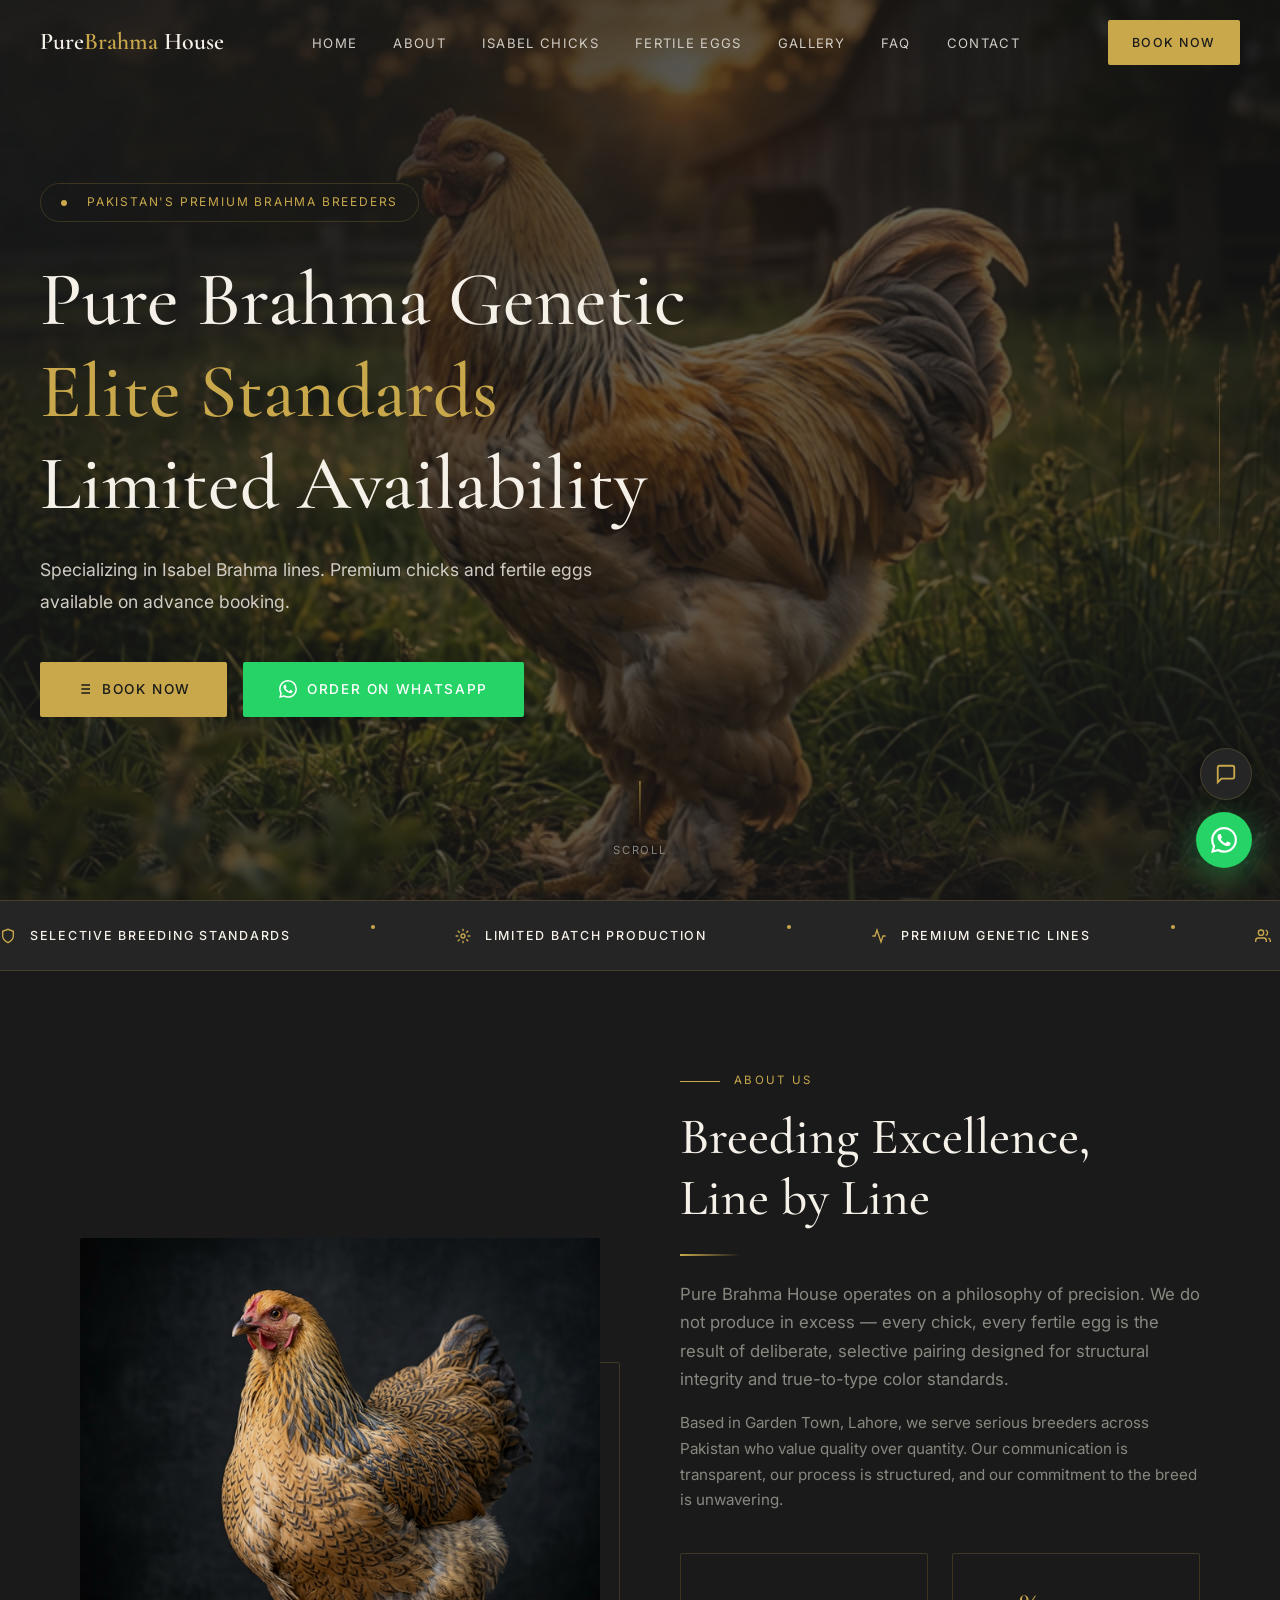
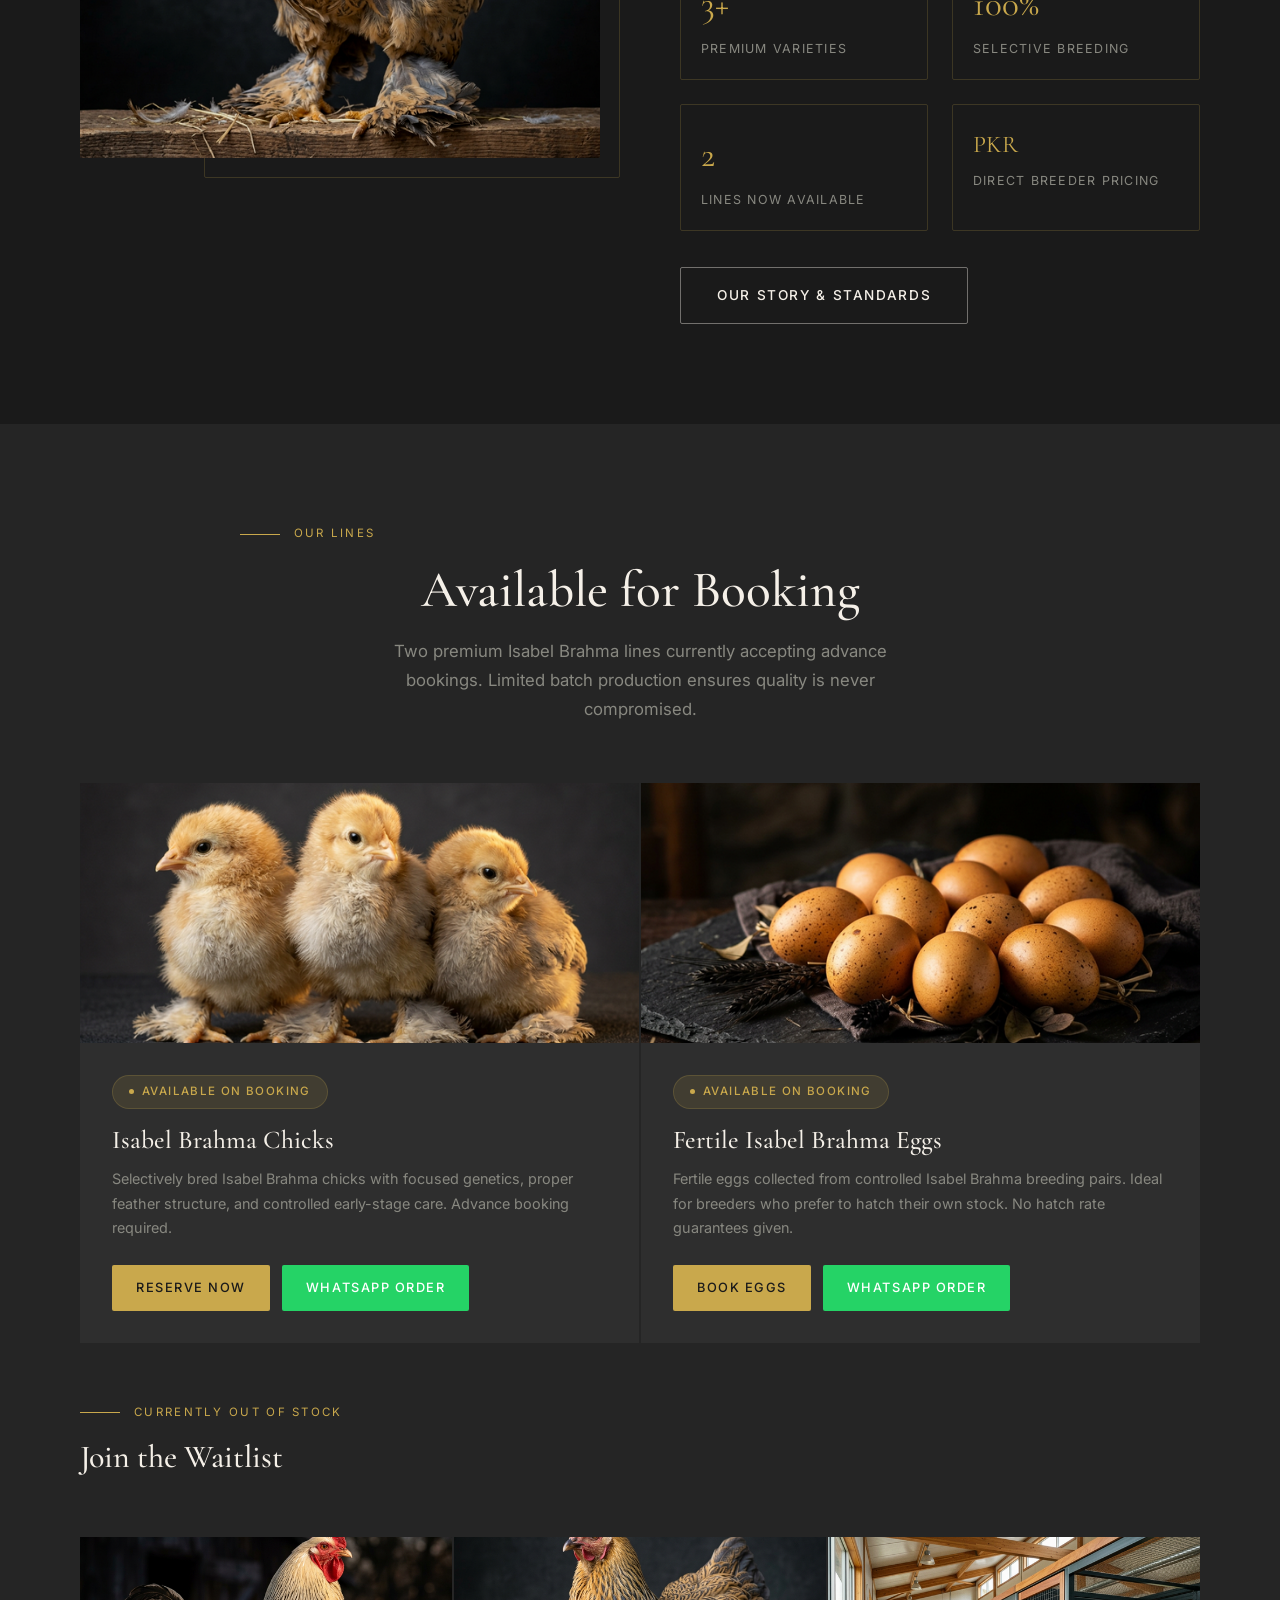
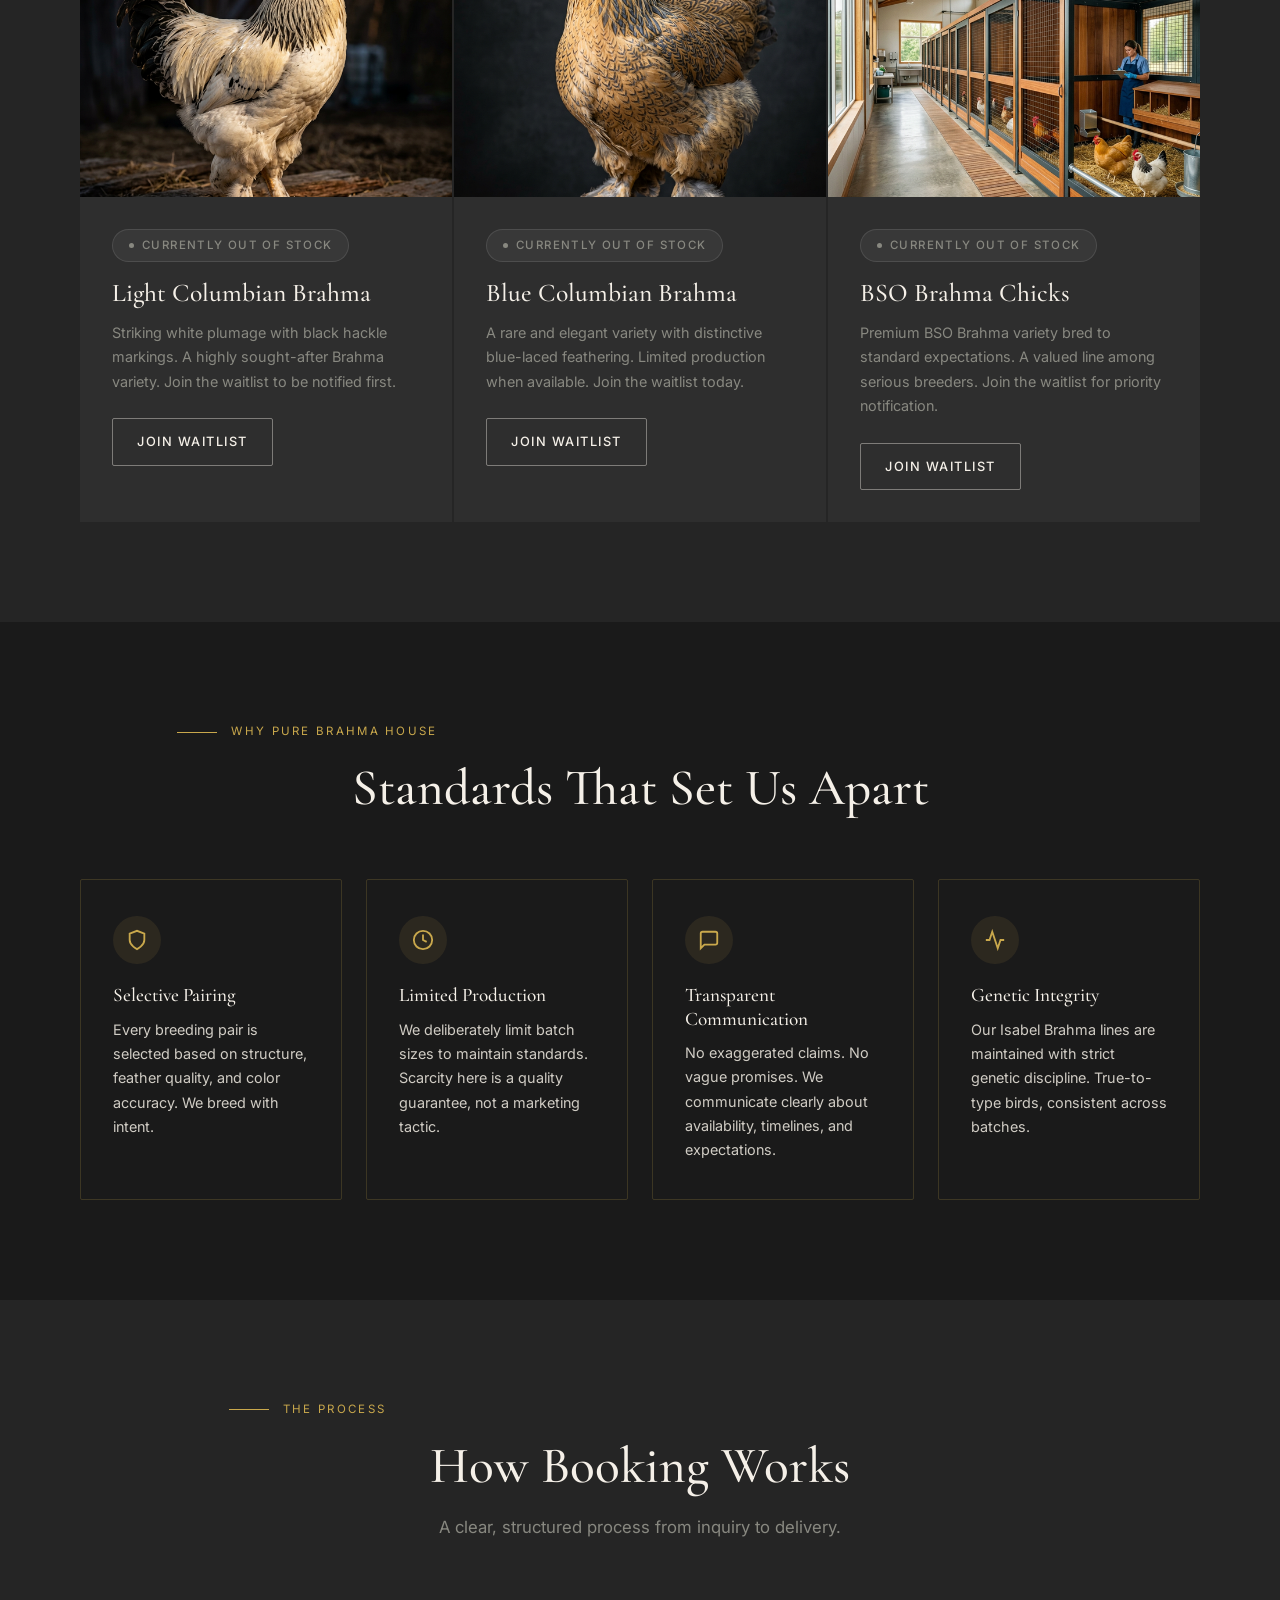
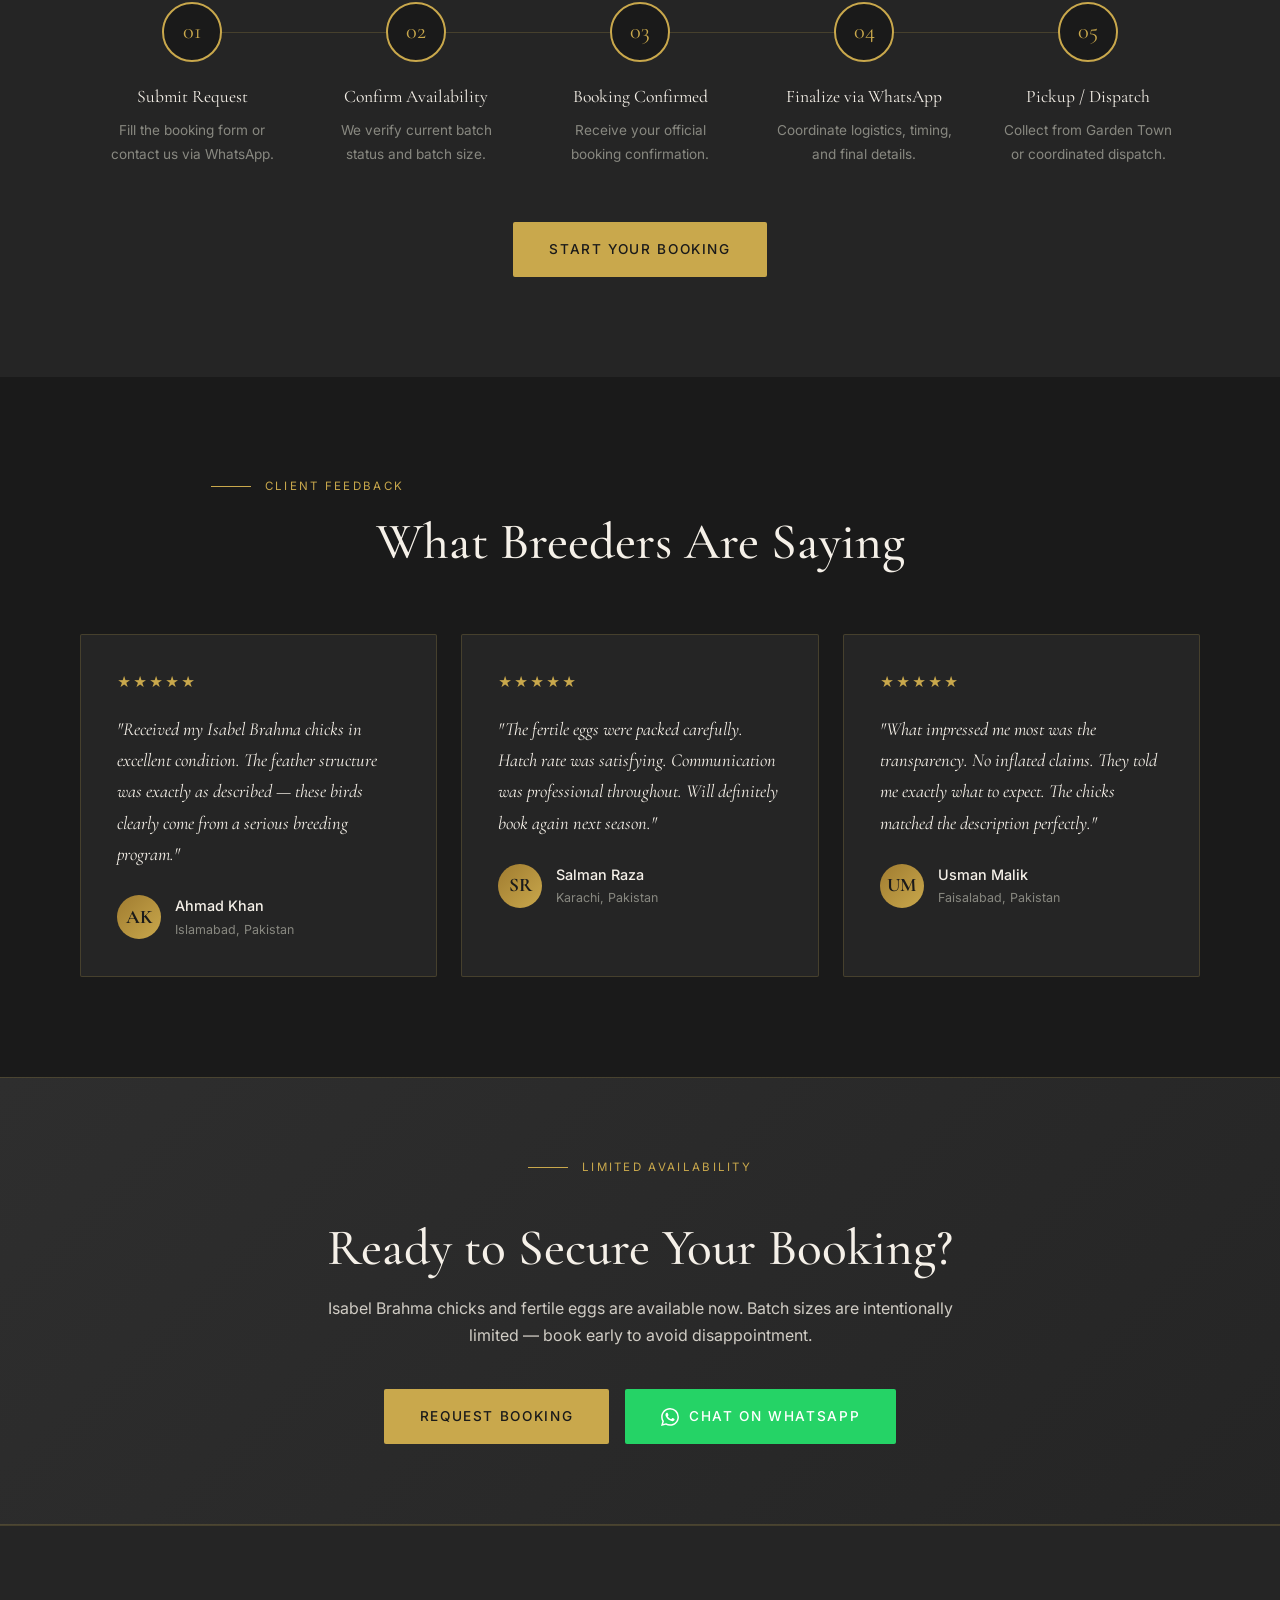
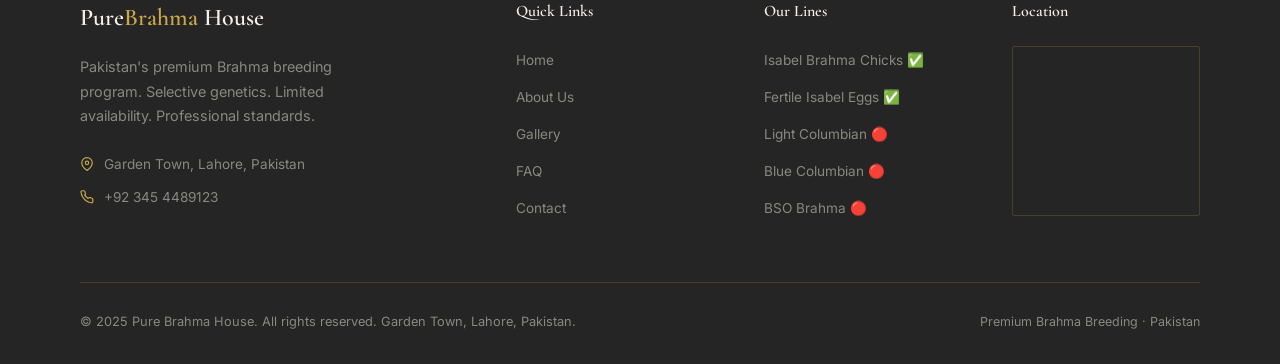
==== commit c0309e84: "Made updates" ====
--- a/index.html
+++ b/index.html
@@ -58,7 +58,7 @@
         <span></span> Pakistan's Premium Brahma Breeders
       </div>
       <h1 class="hero-title">
-        <span class="line">Pure Brahma Genetics</span>
+        <span class="line">Pure Brahma Genetic</span>
         <span class="line" style="color:var(--gold);">Elite Standards</span>
         <span class="line">Limited Availability</span>
       </h1>
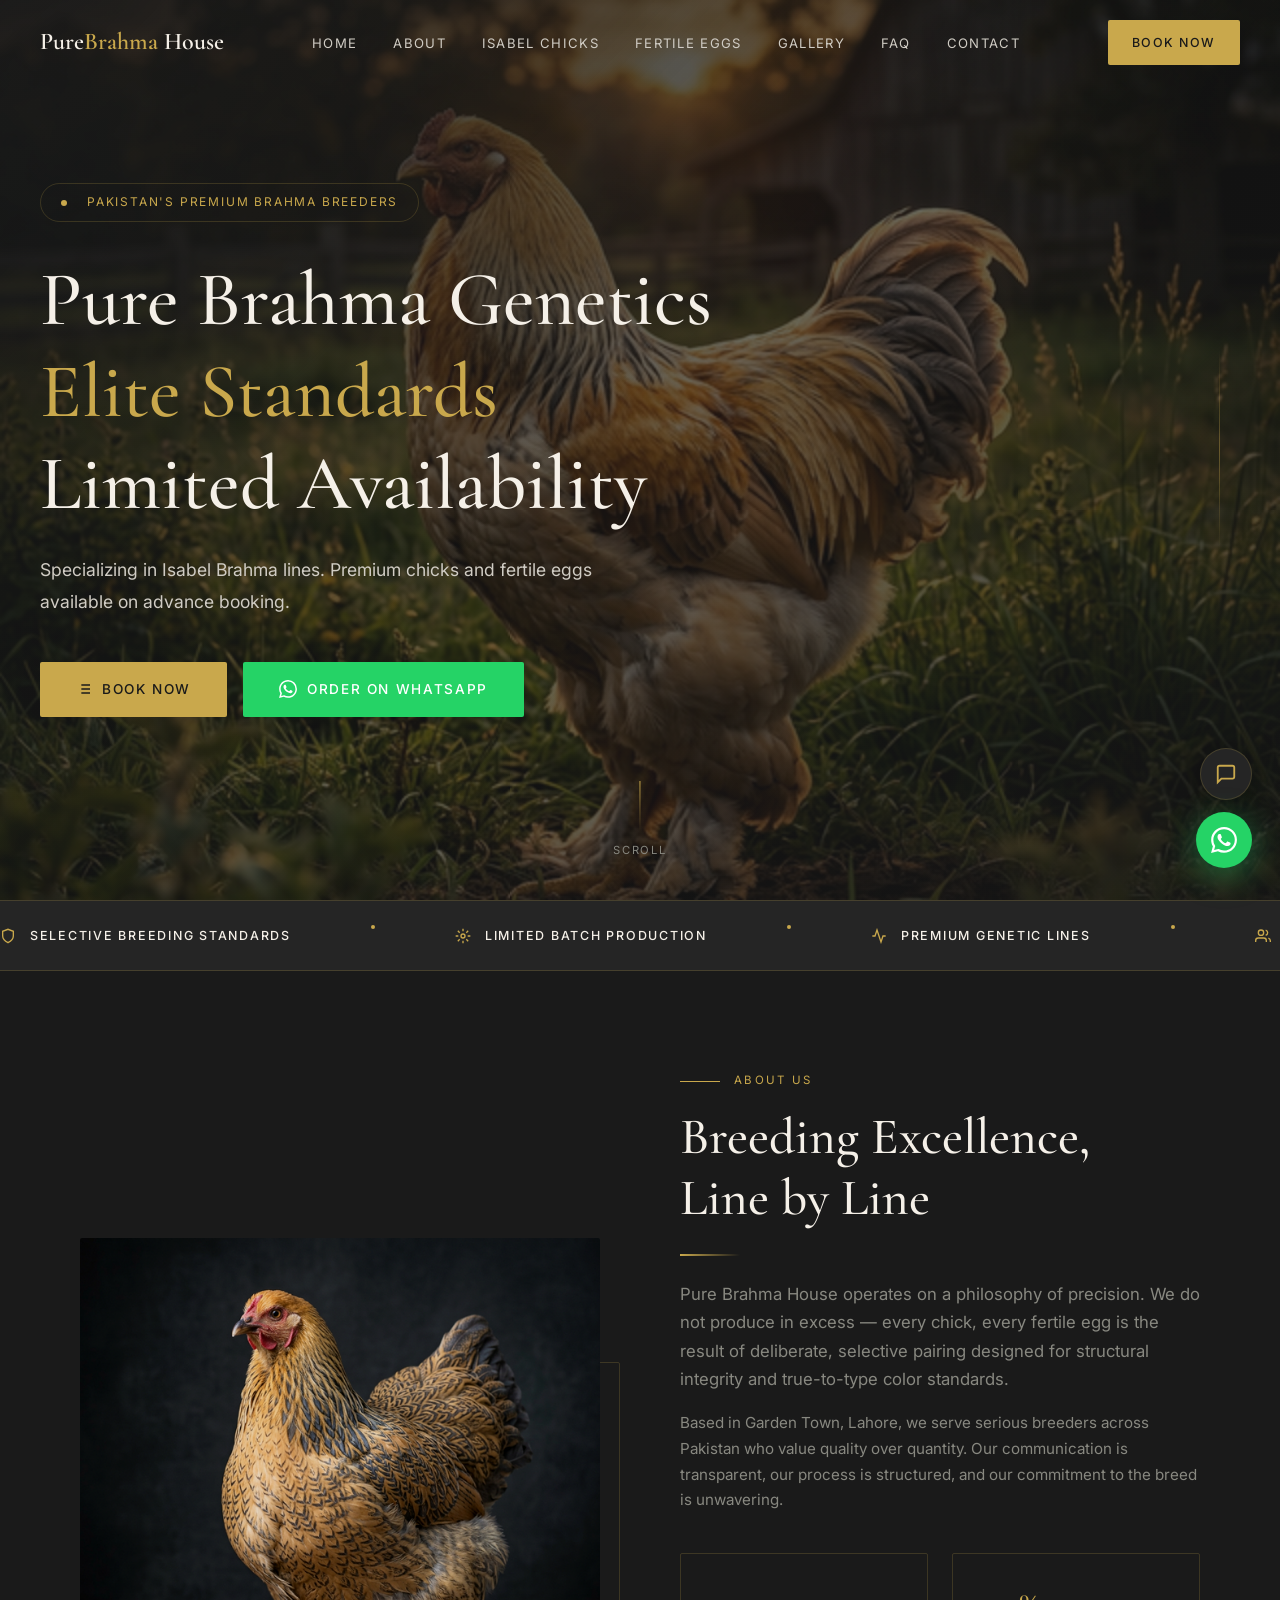
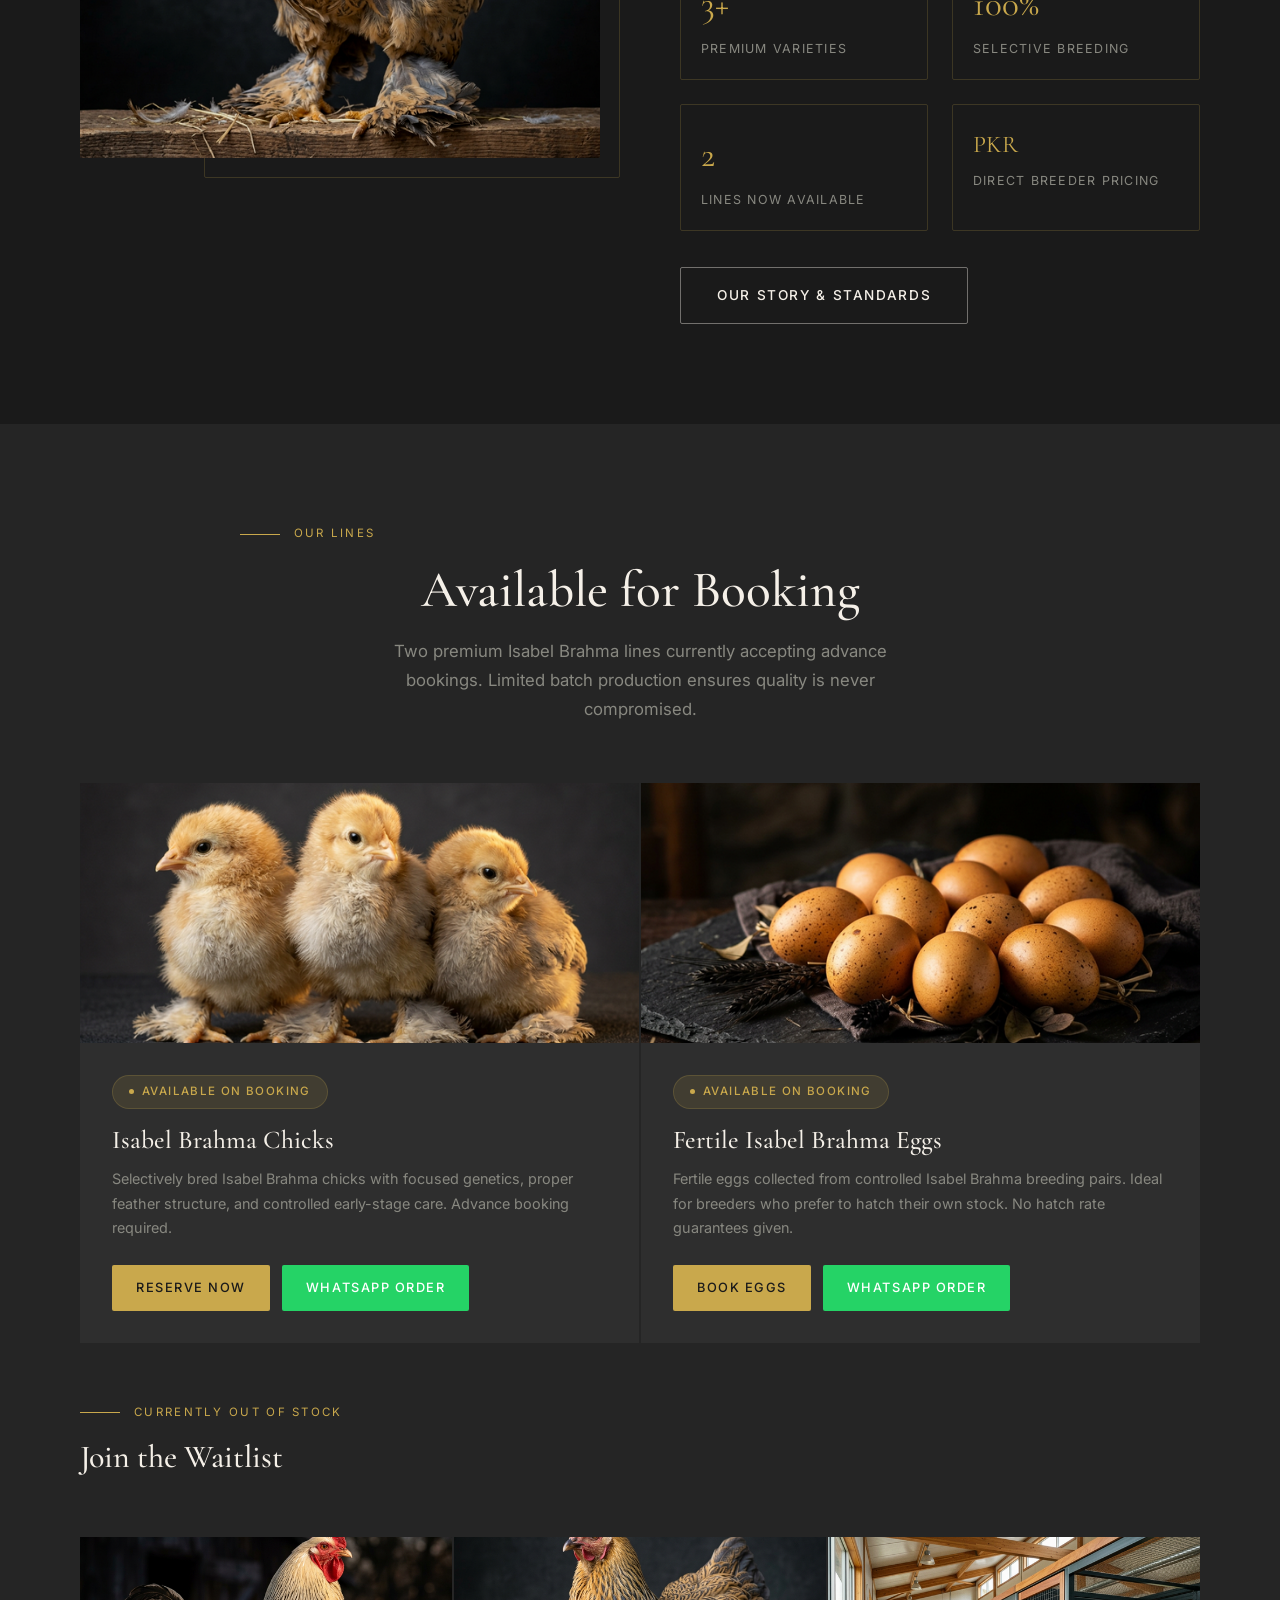
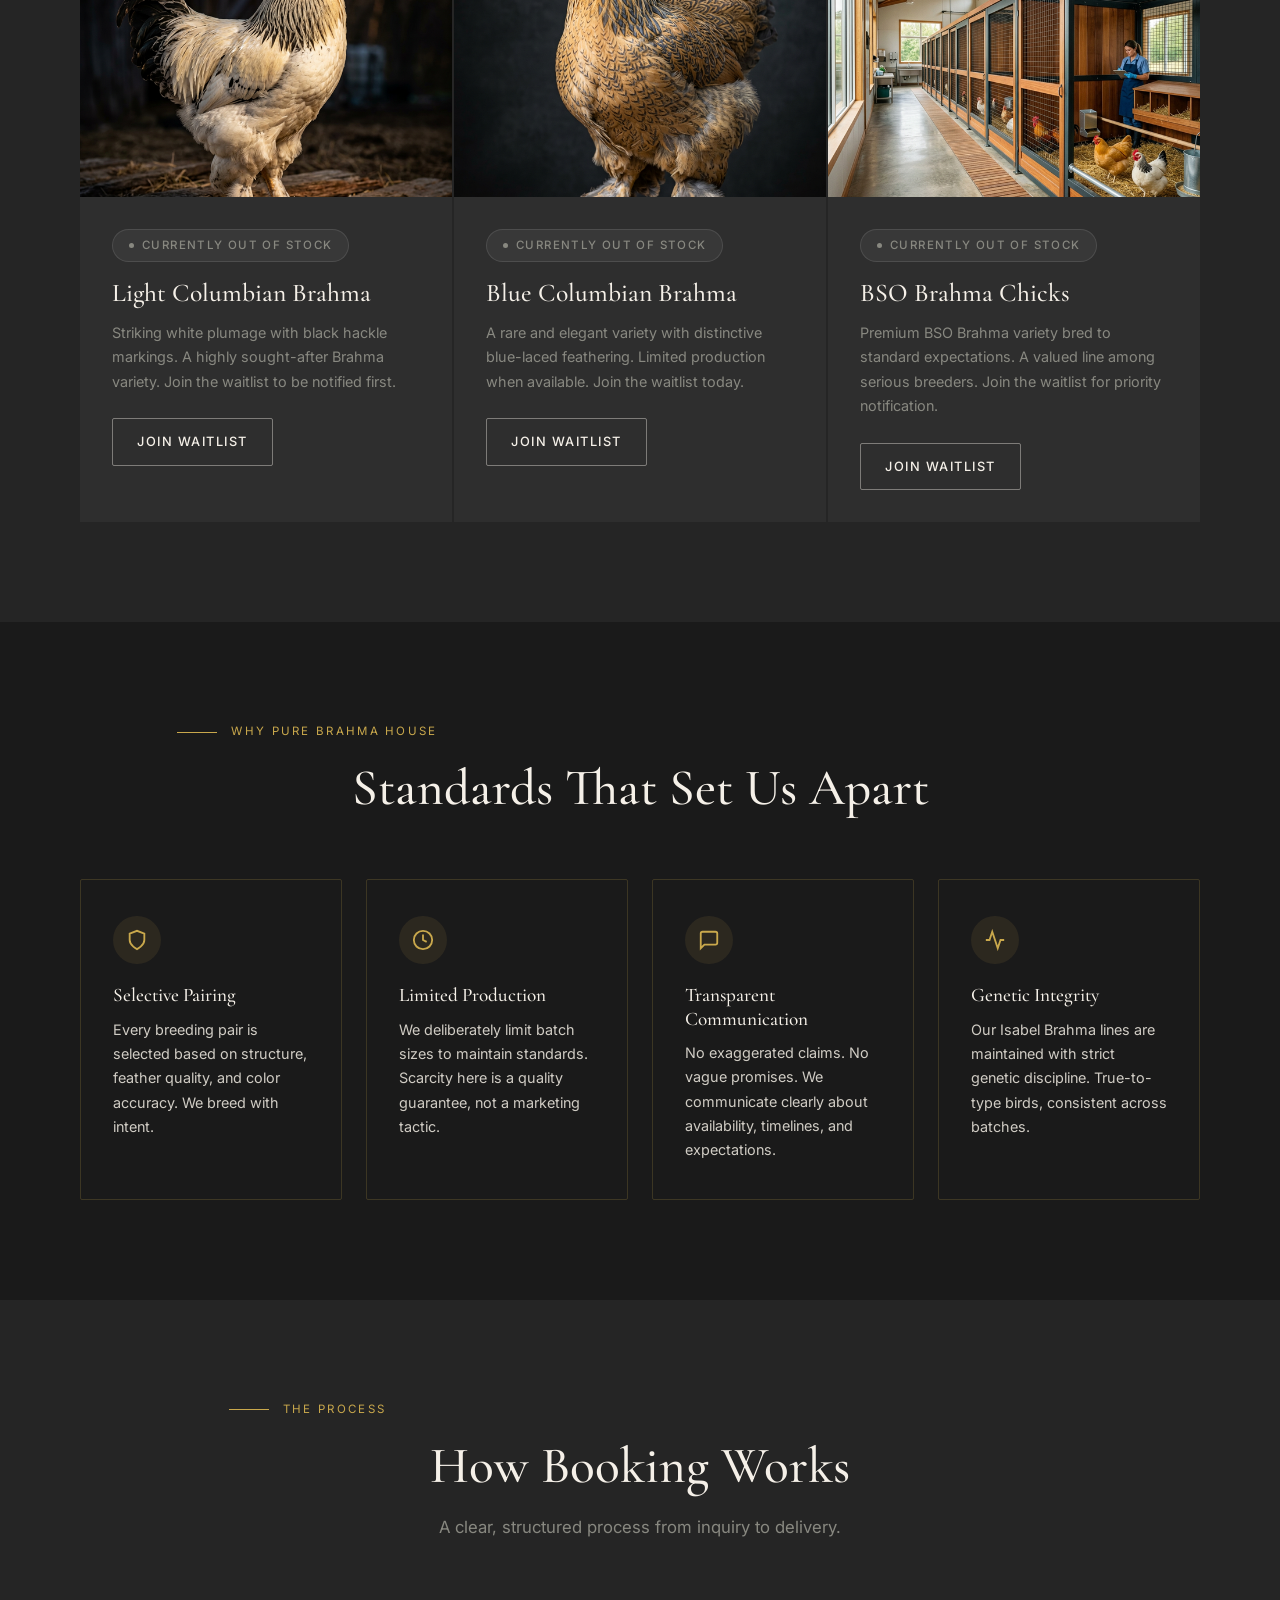
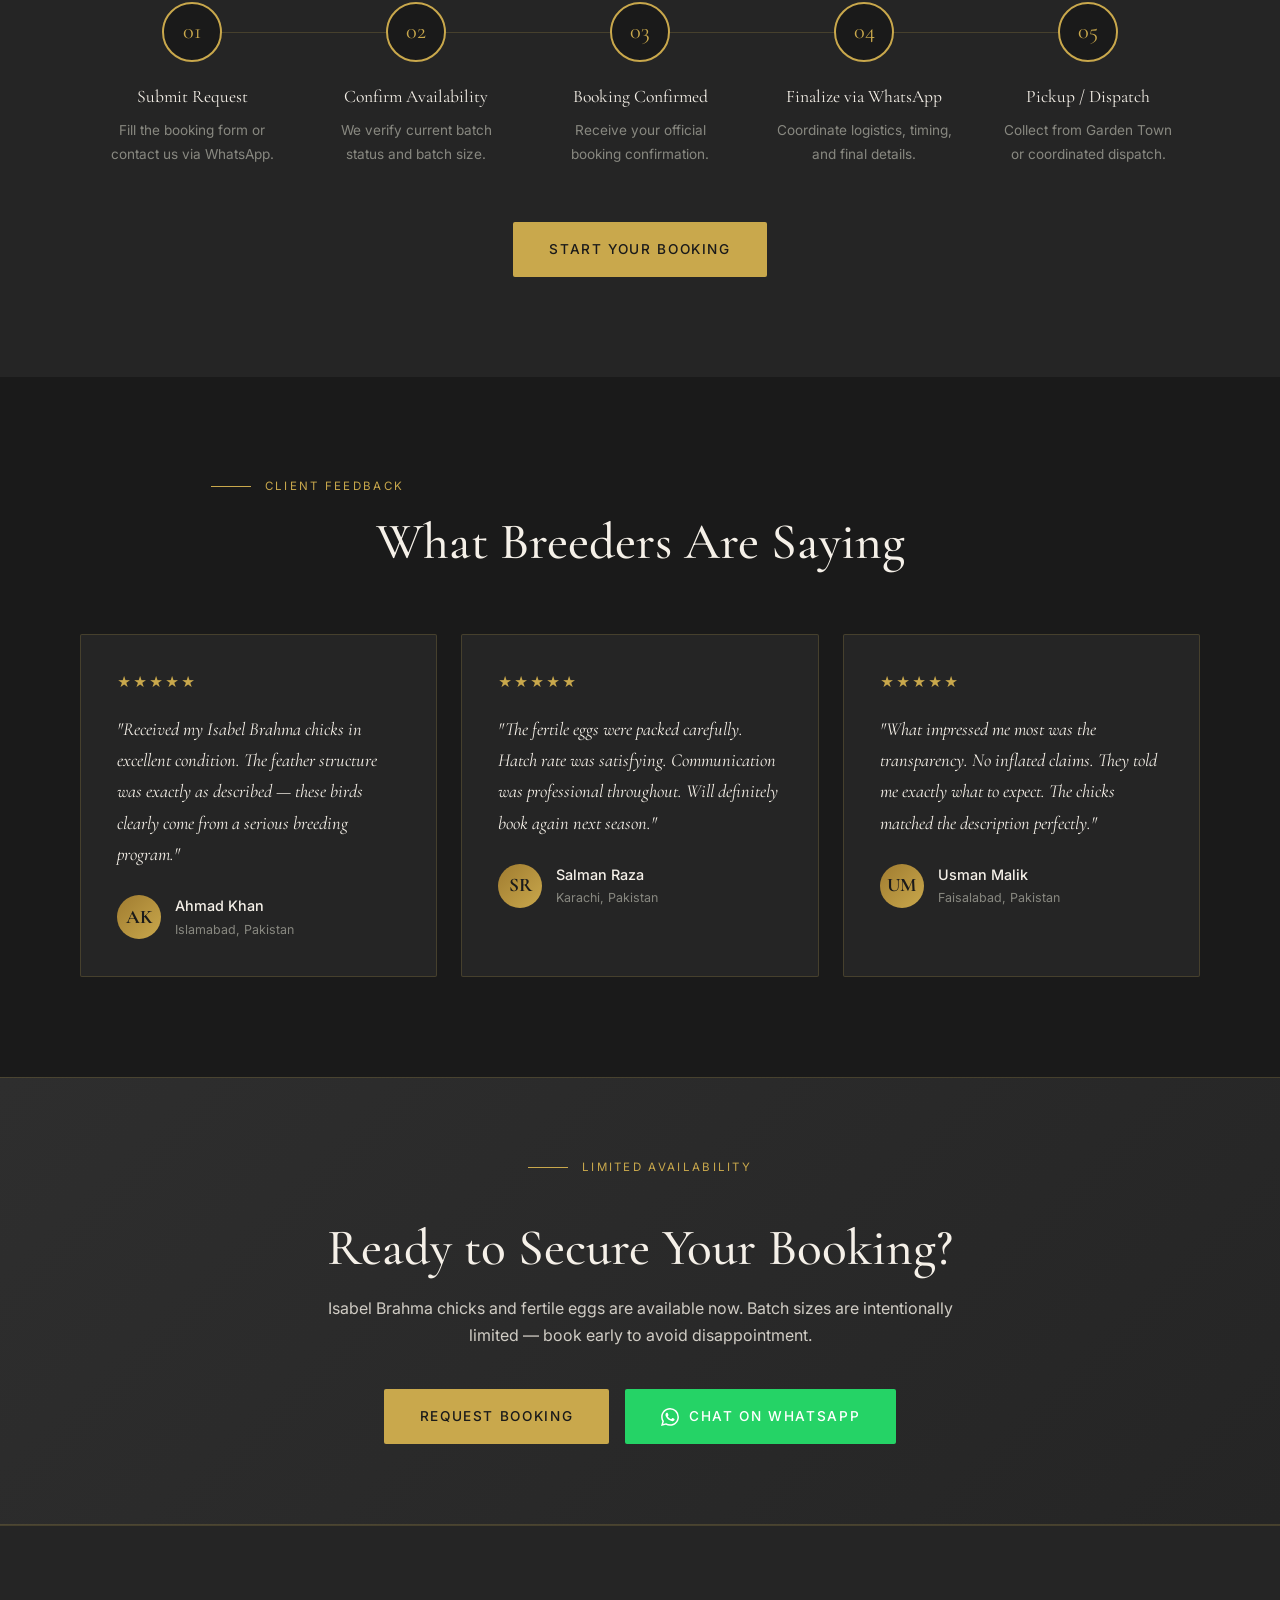
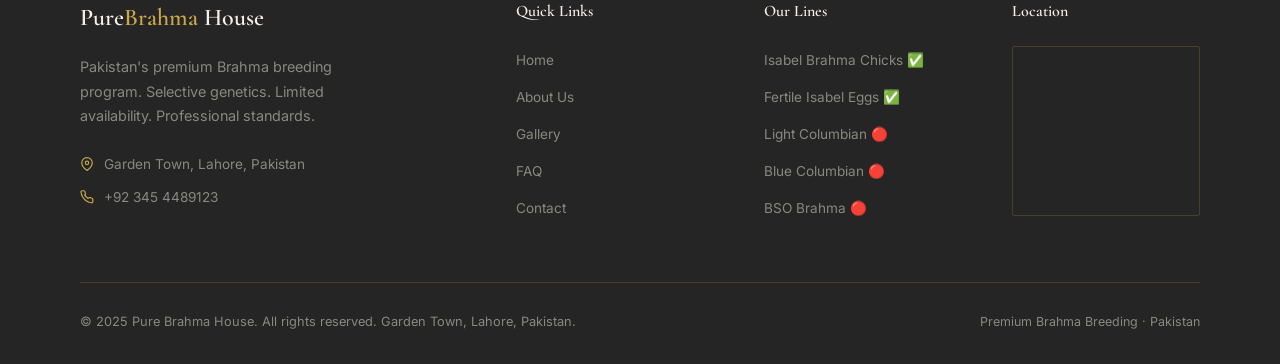
==== commit a7d65087: "Made updates" ====
--- a/index.html
+++ b/index.html
@@ -58,7 +58,7 @@
         <span></span> Pakistan's Premium Brahma Breeders
       </div>
       <h1 class="hero-title">
-        <span class="line">Pure Brahma Genetic</span>
+        <span class="line">Pure Brahma Genetics</span>
         <span class="line" style="color:var(--gold);">Elite Standards</span>
         <span class="line">Limited Availability</span>
       </h1>
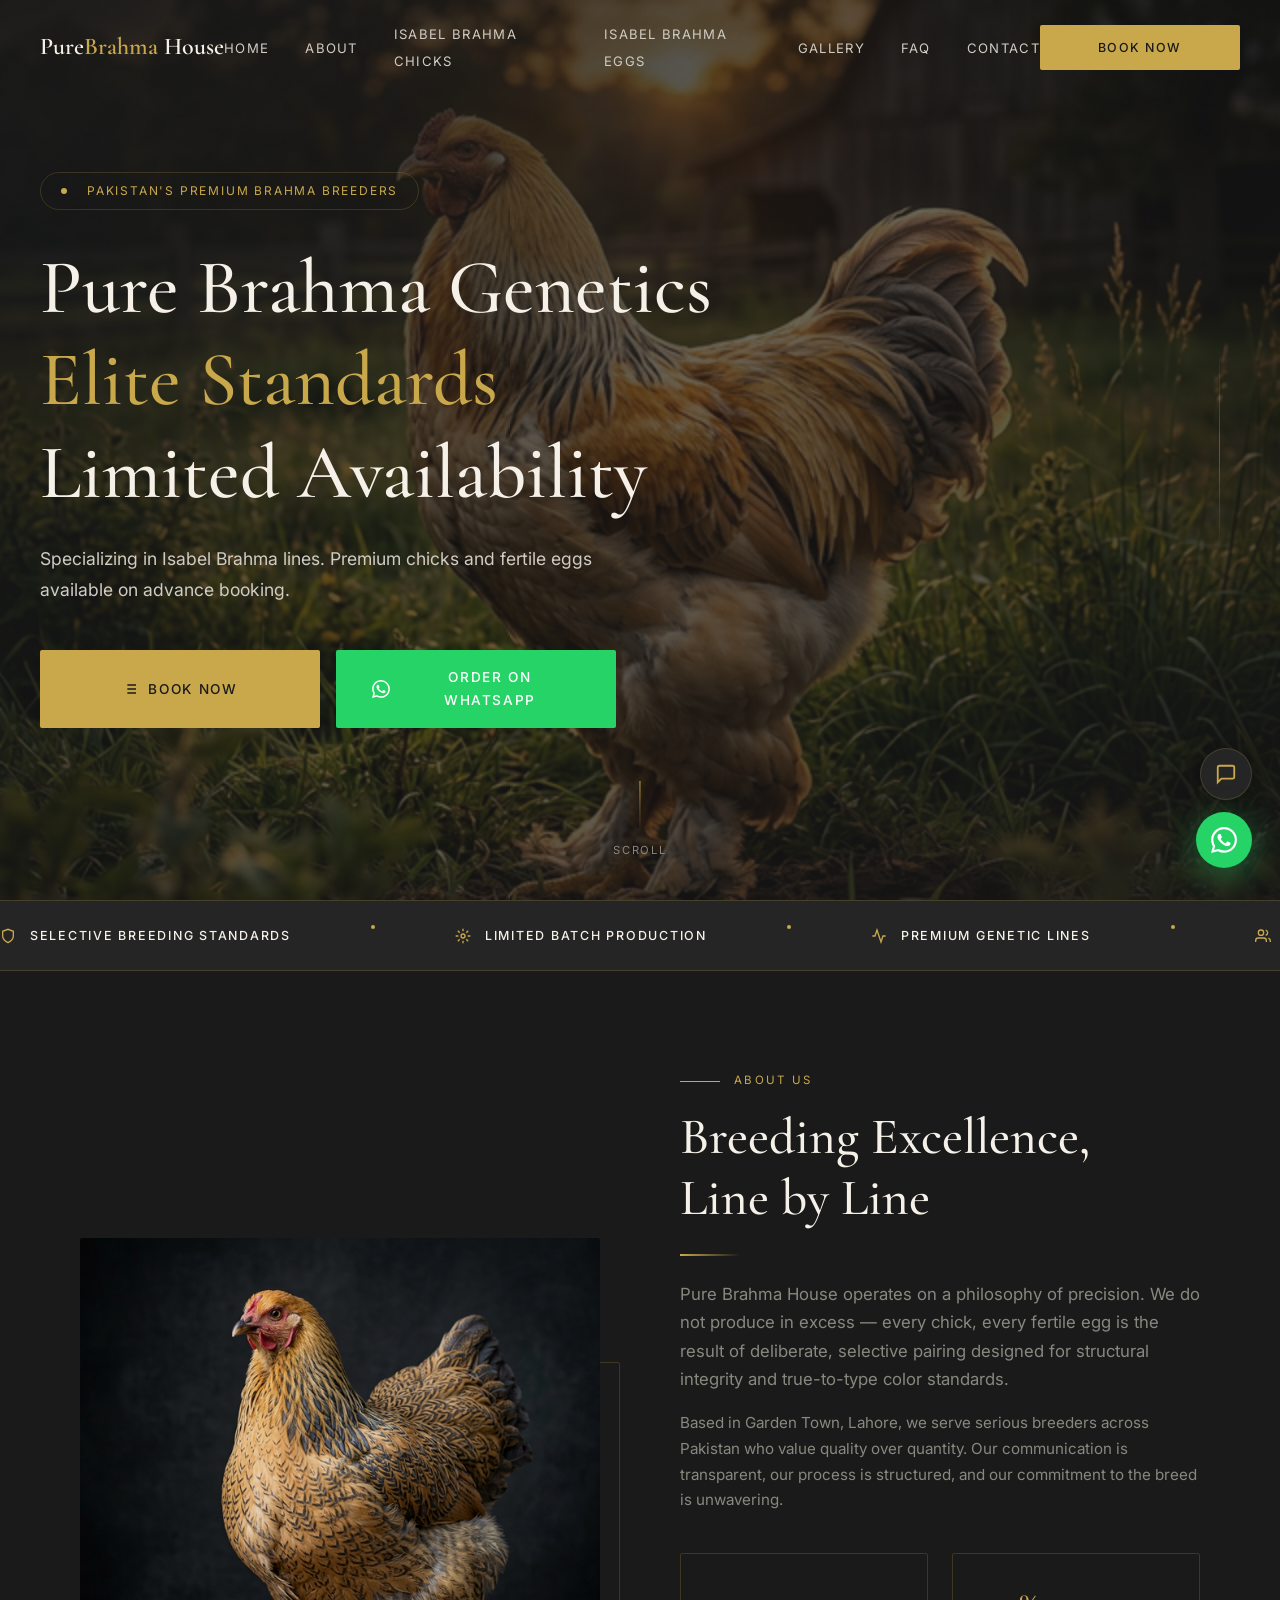
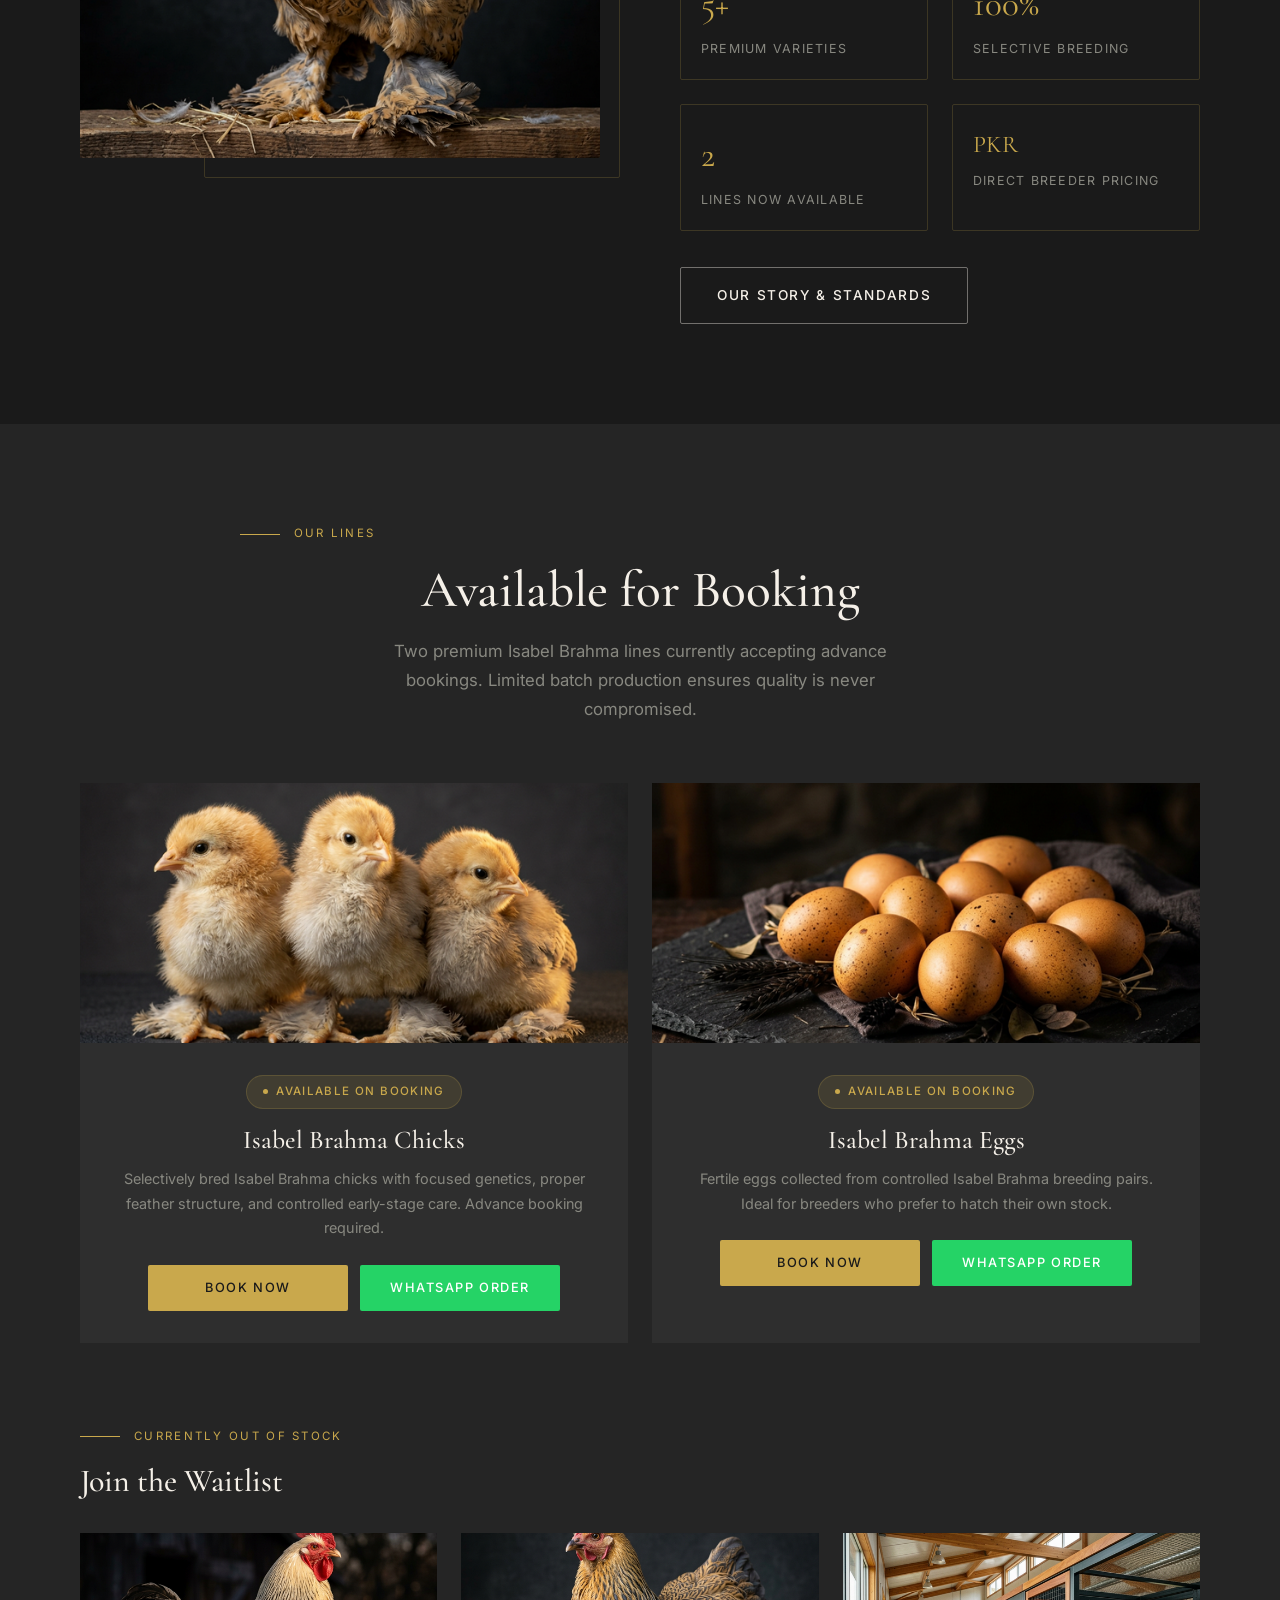
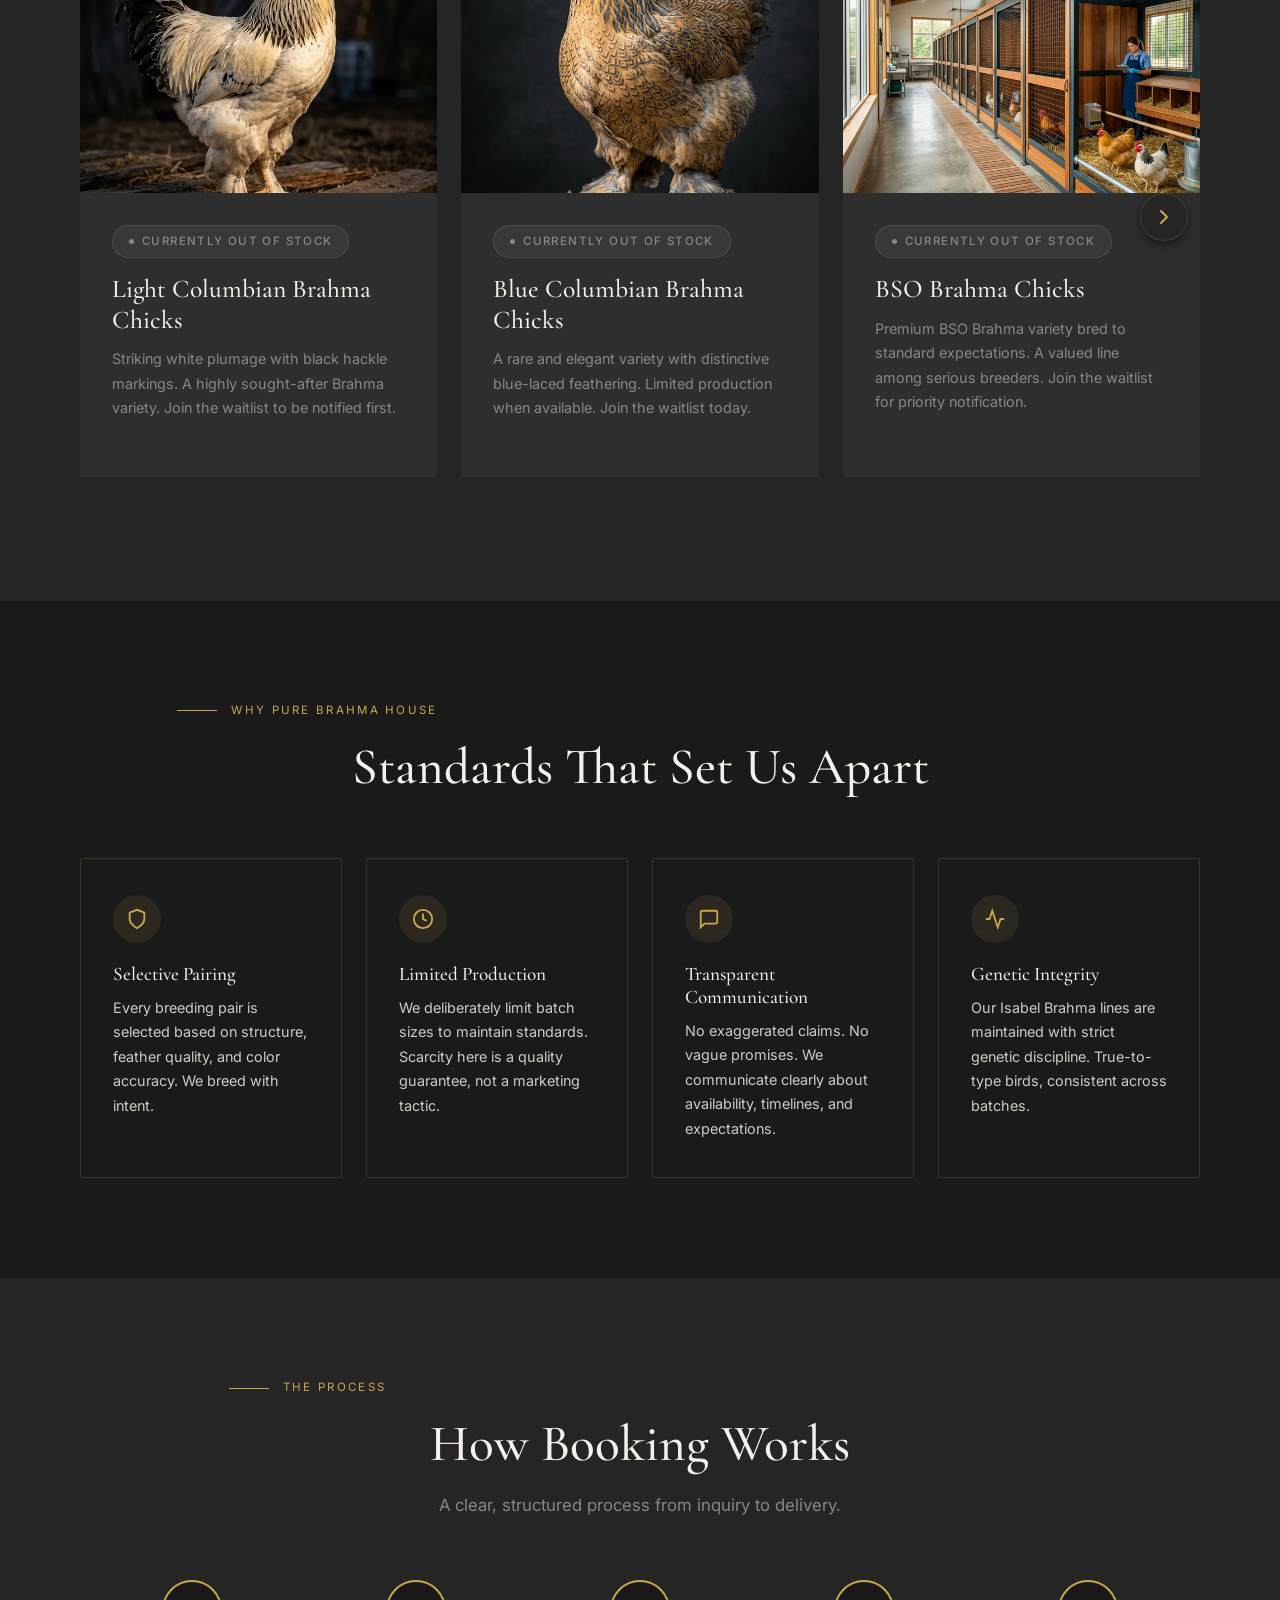
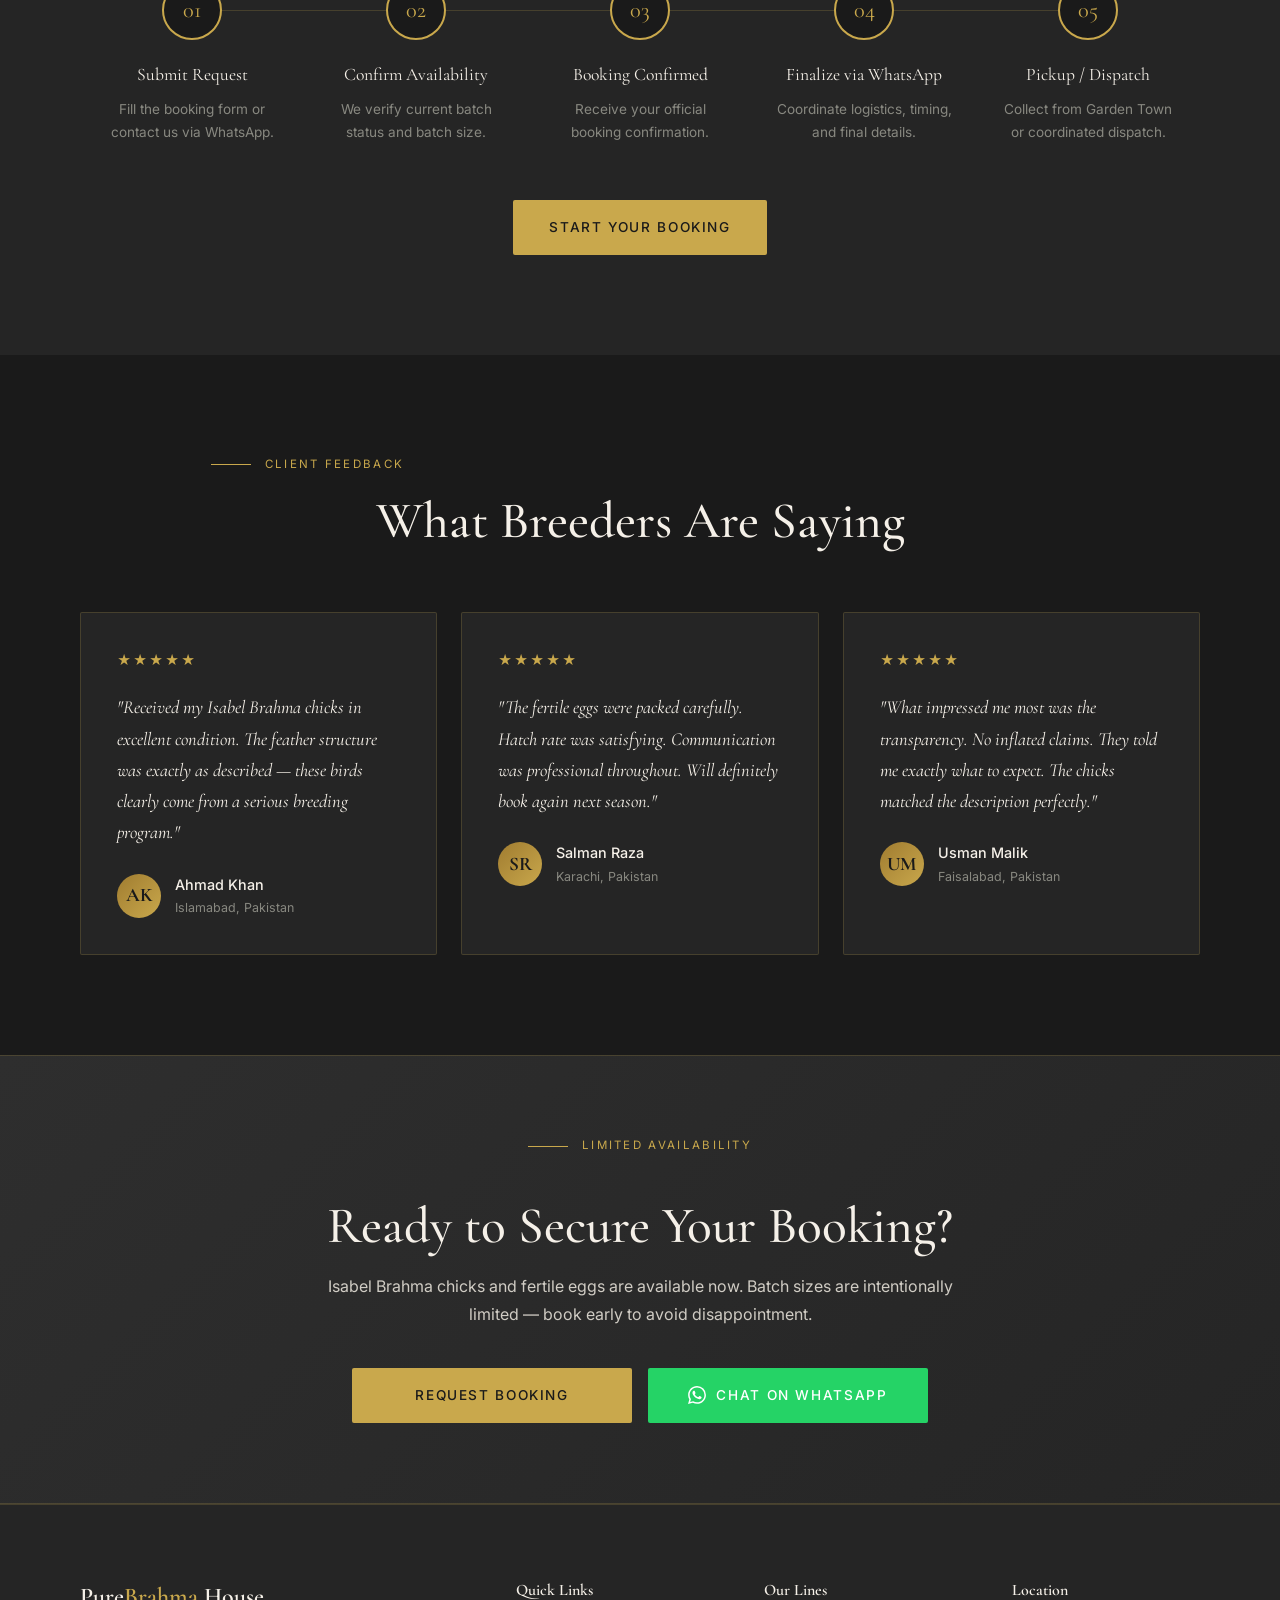
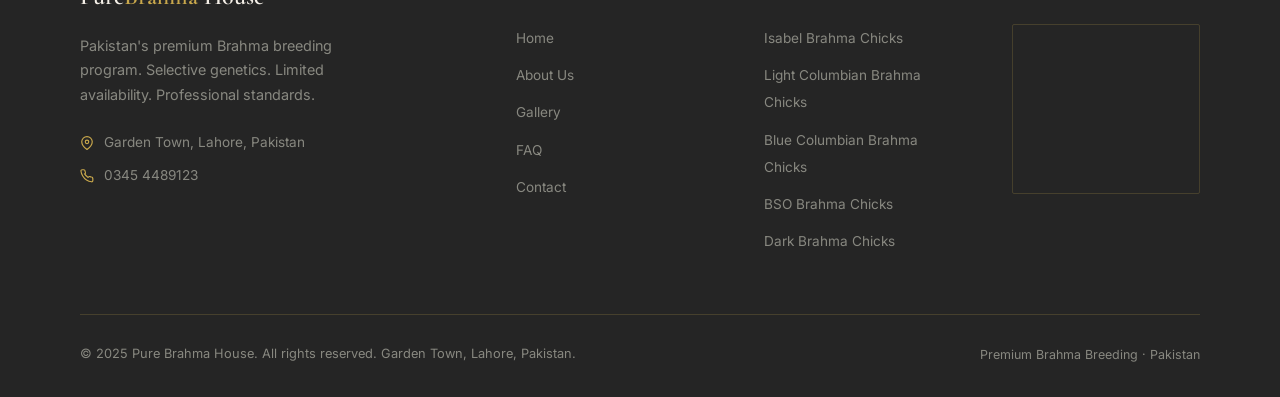
==== commit e484476a: "made some changes" ====
--- a/index.html
+++ b/index.html
@@ -21,8 +21,8 @@
     <ul class="nav-links">
       <li><a href="index.html">Home</a></li>
       <li><a href="about.html">About</a></li>
-      <li><a href="isabel-brahma-chicks.html">Isabel Chicks</a></li>
-      <li><a href="fertile-isabel-eggs.html">Fertile Eggs</a></li>
+      <li><a href="isabel-brahma-chicks.html">Isabel Brahma Chicks</a></li>
+      <li><a href="fertile-isabel-eggs.html">Isabel Brahma Eggs</a></li>
       <li><a href="gallery.html">Gallery</a></li>
       <li><a href="faq.html">FAQ</a></li>
       <li><a href="contact.html">Contact</a></li>
@@ -41,8 +41,8 @@
     <ul>
       <li><a href="index.html">Home</a></li>
       <li><a href="about.html">About</a></li>
-      <li><a href="isabel-brahma-chicks.html">Isabel Chicks</a></li>
-      <li><a href="fertile-isabel-eggs.html">Fertile Eggs</a></li>
+      <li><a href="isabel-brahma-chicks.html">Isabel Brahma Chicks</a></li>
+      <li><a href="fertile-isabel-eggs.html">Isabel Brahma Eggs</a></li>
       <li><a href="gallery.html">Gallery</a></li>
       <li><a href="faq.html">FAQ</a></li>
       <li><a href="contact.html">Contact</a></li>
@@ -144,7 +144,7 @@
             process is structured, and our commitment to the breed is unwavering.</p>
           <div class="about-stats">
             <div class="stat-box">
-              <div class="stat-num counter" data-target="3" data-suffix="+">0+</div>
+              <div class="stat-num counter" data-target="5" data-suffix="+">0+</div>
               <div class="stat-label">Premium Varieties</div>
             </div>
             <div class="stat-box">
@@ -175,9 +175,9 @@
         <p class="section-subtitle" style="margin:16px auto 0;">Two premium Isabel Brahma lines currently accepting
           advance bookings. Limited batch production ensures quality is never compromised.</p>
       </div>
-      <div class="products-grid" style="margin-top:60px;">
+      <div class="products-grid featured-products-grid" style="margin-top:60px;">
         <!-- Isabel Chicks -->
-        <div class="product-card reveal">
+        <a href="isabel-brahma-chicks.html" class="product-card reveal" style="text-align: center; display:block;">
           <div class="product-card-img">
             <img src="images/isabel-chicks.png" alt="Isabel Brahma Chicks Available on Booking">
           </div>
@@ -186,81 +186,106 @@
             <h3 class="product-card-title">Isabel Brahma Chicks</h3>
             <p class="product-card-text">Selectively bred Isabel Brahma chicks with focused genetics, proper feather
               structure, and controlled early-stage care. Advance booking required.</p>
-            <div style="display:flex;gap:12px;flex-wrap:wrap;">
-              <a href="isabel-brahma-chicks.html" class="btn btn-primary"
-                style="padding:12px 24px;font-size:0.8rem;">Reserve Now</a>
-              <a href="https://wa.me/923454489123?text=Hello%20Pure%20Brahma%20House%2C%20I%20would%20like%20to%20book%20Isabel%20Brahma%20chicks.%20Please%20share%20availability%2C%20pricing%2C%20and%20booking%20details.%20My%20city%20is%3A%20___%20and%20quantity%20required%20is%3A%20___."
-                target="_blank" class="btn btn-whatsapp" style="padding:12px 24px;font-size:0.8rem;">WhatsApp Order</a>
-            </div>
-          </div>
-        </div>
+            <div style="display:flex;gap:12px;flex-wrap:wrap;justify-content:center;">
+              <span class="btn btn-primary" style="padding:12px 24px;font-size:0.8rem;">Book Now</span>
+              <span
+                onclick="event.preventDefault();event.stopPropagation();window.open('https://wa.me/923454489123?text=Hello%20Pure%20Brahma%20House%2C%20I%20would%20like%20to%20book%20Isabel%20Brahma%20chicks.%20Please%20share%20availability%2C%20pricing%2C%20and%20booking%20details.%20My%20city%20is%3A%20___%20and%20quantity%20required%20is%3A%20___.','_blank')"
+                class="btn btn-whatsapp" style="padding:12px 24px;font-size:0.8rem;cursor:pointer;">WhatsApp
+                Order</span>
+            </div>
+          </div>
+        </a>
         <!-- Fertile Eggs -->
-        <div class="product-card reveal reveal-delay-2">
+        <a href="fertile-isabel-eggs.html" class="product-card reveal reveal-delay-2"
+          style="text-align: center; display:block;">
           <div class="product-card-img">
             <img src="images/fertile-eggs.png" alt="Fertile Isabel Brahma Eggs Available on Booking">
           </div>
           <div class="product-card-body">
             <div class="availability-badge badge-available"><span class="badge-dot"></span>Available on Booking</div>
-            <h3 class="product-card-title">Fertile Isabel Brahma Eggs</h3>
+            <h3 class="product-card-title">Isabel Brahma Eggs</h3>
             <p class="product-card-text">Fertile eggs collected from controlled Isabel Brahma breeding pairs. Ideal for
-              breeders who prefer to hatch their own stock. No hatch rate guarantees given.</p>
-            <div style="display:flex;gap:12px;flex-wrap:wrap;">
-              <a href="fertile-isabel-eggs.html" class="btn btn-primary"
-                style="padding:12px 24px;font-size:0.8rem;">Book Eggs</a>
-              <a href="https://wa.me/923454489123?text=Hello%20Pure%20Brahma%20House%2C%20I%20would%20like%20to%20book%20Fertile%20Isabel%20Brahma%20Eggs.%20Please%20share%20availability%2C%20pricing%2C%20and%20collection%20or%20delivery%20details.%20My%20city%20is%3A%20___%20and%20quantity%20required%20is%3A%20___."
-                target="_blank" class="btn btn-whatsapp" style="padding:12px 24px;font-size:0.8rem;">WhatsApp Order</a>
-            </div>
-          </div>
-        </div>
+              breeders who prefer to hatch their own stock.</p>
+            <div style="display:flex;gap:12px;flex-wrap:wrap;justify-content:center;">
+              <span class="btn btn-primary" style="padding:12px 24px;font-size:0.8rem;">Book Now</span>
+              <span
+                onclick="event.preventDefault();event.stopPropagation();window.open('https://wa.me/923454489123?text=Hello%20Pure%20Brahma%20House%2C%20I%20would%20like%20to%20book%20Fertile%20Isabel%20Brahma%20Eggs.%20Please%20share%20availability%2C%20pricing%2C%20and%20collection%20or%20delivery%20details.%20My%20city%20is%3A%20___%20and%20quantity%20required%20is%3A%20___.','_blank')"
+                class="btn btn-whatsapp" style="padding:12px 24px;font-size:0.8rem;cursor:pointer;">WhatsApp
+                Order</span>
+            </div>
+          </div>
+        </a>
       </div>
 
       <!-- Out of Stock -->
       <div style="margin-top:60px;">
-        <p class="section-label reveal">Currently Out of Stock</p>
-        <h3 class="reveal reveal-delay-1" style="margin-bottom:32px;">Join the Waitlist</h3>
-        <div class="products-grid">
-          <div class="product-card reveal">
-            <div class="product-card-img">
-              <img src="images/brahma-rooster.png" alt="Light Columbian Brahma Chicks">
-            </div>
-            <div class="product-card-body">
-              <div class="availability-badge badge-unavailable"><span class="badge-dot"></span>Currently Out of Stock
-              </div>
-              <h3 class="product-card-title">Light Columbian Brahma</h3>
-              <p class="product-card-text">Striking white plumage with black hackle markings. A highly sought-after
-                Brahma variety. Join the waitlist to be notified first.</p>
-              <a href="light-columbian.html" class="btn btn-secondary" style="padding:12px 24px;font-size:0.8rem;">Join
-                Waitlist</a>
-            </div>
-          </div>
-          <div class="product-card reveal reveal-delay-1">
-            <div class="product-card-img">
-              <img src="images/brahma-hen.png" alt="Blue Columbian Brahma Chicks">
-            </div>
-            <div class="product-card-body">
-              <div class="availability-badge badge-unavailable"><span class="badge-dot"></span>Currently Out of Stock
-              </div>
-              <h3 class="product-card-title">Blue Columbian Brahma</h3>
-              <p class="product-card-text">A rare and elegant variety with distinctive blue-laced feathering. Limited
-                production when available. Join the waitlist today.</p>
-              <a href="blue-columbian.html" class="btn btn-secondary" style="padding:12px 24px;font-size:0.8rem;">Join
-                Waitlist</a>
-            </div>
-          </div>
-          <div class="product-card reveal reveal-delay-2">
-            <div class="product-card-img">
-              <img src="images/farm-environment.png" alt="BSO Brahma Chicks">
-            </div>
-            <div class="product-card-body">
-              <div class="availability-badge badge-unavailable"><span class="badge-dot"></span>Currently Out of Stock
-              </div>
-              <h3 class="product-card-title">BSO Brahma Chicks</h3>
-              <p class="product-card-text">Premium BSO Brahma variety bred to standard expectations. A valued line among
-                serious breeders. Join the waitlist for priority notification.</p>
-              <a href="bso-brahma.html" class="btn btn-secondary" style="padding:12px 24px;font-size:0.8rem;">Join
-                Waitlist</a>
-            </div>
-          </div>
+        <div style="margin-bottom:32px;">
+          <p class="section-label reveal">Currently Out of Stock</p>
+          <h3 class="reveal reveal-delay-1" style="margin-bottom:0;">Join the Waitlist</h3>
+        </div>
+
+        <div class="carousel-container reveal reveal-delay-1">
+          <button class="carousel-side-btn prev-side-btn" aria-label="Previous"><svg width="24" height="24"
+              viewBox="0 0 24 24" fill="none" stroke="currentColor" stroke-width="2" stroke-linecap="round"
+              stroke-linejoin="round">
+              <path d="M15 18l-6-6 6-6" />
+            </svg></button>
+          <div class="products-grid oos-carousel" style="margin-top:0;">
+            <a href="light-columbian.html" class="product-card reveal" style="display:block;">
+              <div class="product-card-img">
+                <img src="images/brahma-rooster.png" alt="Light Columbian Brahma Chicks">
+              </div>
+              <div class="product-card-body">
+                <div class="availability-badge badge-unavailable"><span class="badge-dot"></span>Currently Out of Stock
+                </div>
+                <h3 class="product-card-title">Light Columbian Brahma Chicks</h3>
+                <p class="product-card-text">Striking white plumage with black hackle markings. A highly sought-after
+                  Brahma variety. Join the waitlist to be notified first.</p>
+              </div>
+            </a>
+            <a href="blue-columbian.html" class="product-card reveal reveal-delay-1" style="display:block;">
+              <div class="product-card-img">
+                <img src="images/brahma-hen.png" alt="Blue Columbian Brahma Chicks">
+              </div>
+              <div class="product-card-body">
+                <div class="availability-badge badge-unavailable"><span class="badge-dot"></span>Currently Out of Stock
+                </div>
+                <h3 class="product-card-title">Blue Columbian Brahma Chicks</h3>
+                <p class="product-card-text">A rare and elegant variety with distinctive blue-laced feathering. Limited
+                  production when available. Join the waitlist today.</p>
+              </div>
+            </a>
+            <a href="bso-brahma.html" class="product-card reveal reveal-delay-2" style="display:block;">
+              <div class="product-card-img">
+                <img src="images/farm-environment.png" alt="BSO Brahma Chicks">
+              </div>
+              <div class="product-card-body">
+                <div class="availability-badge badge-unavailable"><span class="badge-dot"></span>Currently Out of Stock
+                </div>
+                <h3 class="product-card-title">BSO Brahma Chicks</h3>
+                <p class="product-card-text">Premium BSO Brahma variety bred to standard expectations. A valued line
+                  among
+                  serious breeders. Join the waitlist for priority notification.</p>
+              </div>
+            </a>
+            <a href="dark-brahma.html" class="product-card reveal reveal-delay-3" style="display:block;">
+              <div class="product-card-img">
+                <img src="images/brahma-rooster.png" alt="Dark Brahma Chicks">
+              </div>
+              <div class="product-card-body">
+                <div class="availability-badge badge-unavailable"><span class="badge-dot"></span>Currently Out of Stock
+                </div>
+                <h3 class="product-card-title">Dark Brahma Chicks</h3>
+                <p class="product-card-text">A classic and distinguished Brahma variety with bold, intricate feather
+                  patterning. Join the waitlist for priority access when available.</p>
+              </div>
+            </a>
+          </div>
+          <button class="carousel-side-btn next-side-btn" aria-label="Next"><svg width="24" height="24"
+              viewBox="0 0 24 24" fill="none" stroke="currentColor" stroke-width="2" stroke-linecap="round"
+              stroke-linejoin="round">
+              <path d="M9 18l6-6-6-6" />
+            </svg></button>
         </div>
       </div>
     </div>
@@ -448,11 +473,13 @@
                 <path d="M21 10c0 7-9 13-9 13s-9-6-9-13a9 9 0 0 1 18 0z" />
                 <circle cx="12" cy="10" r="3" />
               </svg>Garden Town, Lahore, Pakistan</div>
-            <div class="contact-row"><svg width="14" height="14" viewBox="0 0 24 24" fill="none" stroke="currentColor"
-                stroke-width="2">
-                <path
-                  d="M22 16.92v3a2 2 0 0 1-2.18 2 19.79 19.79 0 0 1-8.63-3.07A19.5 19.5 0 0 1 4.69 12 19.79 19.79 0 0 1 1.61 3.47 2 2 0 0 1 3.59 1.27h3a2 2 0 0 1 2 1.72c.127.96.361 1.903.7 2.81a2 2 0 0 1-.45 2.11L7.91 8.37a16 16 0 0 0 6 6l.92-.92a2 2 0 0 1 2.11-.45c.907.339 1.85.573 2.81.7A2 2 0 0 1 21.73 16l.19.92z" />
-              </svg>+92 345 4489123</div>
+            <a href="https://wa.me/923454489123" target="_blank" style="text-decoration:none;">
+              <div class="contact-row" style="cursor:pointer;"><svg width="14" height="14" viewBox="0 0 24 24"
+                  fill="none" stroke="currentColor" stroke-width="2">
+                  <path
+                    d="M22 16.92v3a2 2 0 0 1-2.18 2 19.79 19.79 0 0 1-8.63-3.07A19.5 19.5 0 0 1 4.69 12 19.79 19.79 0 0 1 1.61 3.47 2 2 0 0 1 3.59 1.27h3a2 2 0 0 1 2 1.72c.127.96.361 1.903.7 2.81a2 2 0 0 1-.45 2.11L7.91 8.37a16 16 0 0 0 6 6l.92-.92a2 2 0 0 1 2.11-.45c.907.339 1.85.573 2.81.7A2 2 0 0 1 21.73 16l.19.92z" />
+                </svg>0345 4489123</div>
+            </a>
           </div>
         </div>
         <div>
@@ -468,11 +495,11 @@
         <div>
           <div class="footer-heading">Our Lines</div>
           <ul class="footer-links">
-            <li><a href="isabel-brahma-chicks.html">Isabel Brahma Chicks ✅</a></li>
-            <li><a href="fertile-isabel-eggs.html">Fertile Isabel Eggs ✅</a></li>
-            <li><a href="light-columbian.html">Light Columbian 🔴</a></li>
-            <li><a href="blue-columbian.html">Blue Columbian 🔴</a></li>
-            <li><a href="bso-brahma.html">BSO Brahma 🔴</a></li>
+            <li><a href="isabel-brahma-chicks.html">Isabel Brahma Chicks</a></li>
+            <li><a href="light-columbian.html">Light Columbian Brahma Chicks</a></li>
+            <li><a href="blue-columbian.html">Blue Columbian Brahma Chicks</a></li>
+            <li><a href="bso-brahma.html">BSO Brahma Chicks</a></li>
+            <li><a href="dark-brahma.html">Dark Brahma Chicks</a></li>
           </ul>
         </div>
         <div>
--- a/css/styles.css
+++ b/css/styles.css
@@ -12,14 +12,23 @@
   --text-muted: #888880;
   --text-body: #d0ccc4;
   --white: #ffffff;
-  --border: rgba(201,168,76,0.2);
-  --shadow: 0 20px 60px rgba(0,0,0,0.4);
-  --transition: all 0.4s cubic-bezier(0.25,0.46,0.45,0.94);
-}
-
-*, *::before, *::after { box-sizing: border-box; margin: 0; padding: 0; }
-
-html { scroll-behavior: smooth; font-size: 16px; }
+  --border: rgba(201, 168, 76, 0.2);
+  --shadow: 0 20px 60px rgba(0, 0, 0, 0.4);
+  --transition: all 0.4s cubic-bezier(0.25, 0.46, 0.45, 0.94);
+}
+
+*,
+*::before,
+*::after {
+  box-sizing: border-box;
+  margin: 0;
+  padding: 0;
+}
+
+html {
+  scroll-behavior: smooth;
+  font-size: 16px;
+}
 
 body {
   font-family: 'Inter', sans-serif;
@@ -29,390 +38,1956 @@
   overflow-x: hidden;
 }
 
-h1,h2,h3,h4,h5 {
+h1,
+h2,
+h3,
+h4,
+h5 {
   font-family: 'Cormorant Garamond', serif;
   color: var(--off-white);
   line-height: 1.2;
   font-weight: 500;
 }
 
-h1 { font-size: clamp(2.5rem, 6vw, 5rem); }
-h2 { font-size: clamp(2rem, 4vw, 3.2rem); }
-h3 { font-size: clamp(1.4rem, 2.5vw, 2rem); }
-
-p { font-size: 1rem; color: var(--text-body); max-width: 65ch; }
-
-a { text-decoration: none; color: inherit; }
-
-img { max-width: 100%; display: block; }
-
-section { padding: 100px 0; }
-
-.container { max-width: 1200px; margin: 0 auto; padding: 0 40px; }
+h1 {
+  font-size: clamp(2.5rem, 6vw, 5rem);
+}
+
+h2 {
+  font-size: clamp(2rem, 4vw, 3.2rem);
+}
+
+h3 {
+  font-size: clamp(1.4rem, 2.5vw, 2rem);
+}
+
+p {
+  font-size: 1rem;
+  color: var(--text-body);
+  max-width: 65ch;
+}
+
+a {
+  text-decoration: none;
+  color: inherit;
+}
+
+img {
+  max-width: 100%;
+  display: block;
+}
+
+section {
+  padding: 100px 0;
+}
+
+.container {
+  max-width: 1200px;
+  margin: 0 auto;
+  padding: 0 40px;
+}
 
 /* ── BUTTONS ── */
 .btn {
-  display: inline-flex; align-items: center; gap: 10px;
-  padding: 16px 36px; border-radius: 2px; font-family: 'Inter', sans-serif;
-  font-size: 0.85rem; font-weight: 500; letter-spacing: 0.12em; text-transform: uppercase;
-  cursor: pointer; border: none; transition: var(--transition); text-decoration: none;
-}
-.btn-primary { background: var(--gold); color: var(--charcoal); }
-.btn-primary:hover { background: var(--gold-light); transform: translateY(-2px); box-shadow: 0 12px 40px rgba(201,168,76,0.35); }
-.btn-secondary { background: transparent; color: var(--off-white); border: 1px solid rgba(245,240,232,0.4); }
-.btn-secondary:hover { border-color: var(--gold); color: var(--gold); transform: translateY(-2px); }
-.btn-whatsapp { background: #25D366; color: #fff; }
-.btn-whatsapp:hover { background: #1ebe5a; transform: translateY(-2px); box-shadow: 0 12px 40px rgba(37,211,102,0.3); }
-.btn-outline-gold { background: transparent; color: var(--gold); border: 1px solid var(--gold); }
-.btn-outline-gold:hover { background: var(--gold); color: var(--charcoal); }
+  display: inline-flex;
+  align-items: center;
+  gap: 10px;
+  padding: 16px 36px;
+  border-radius: 2px;
+  font-family: 'Inter', sans-serif;
+  font-size: 0.85rem;
+  font-weight: 500;
+  letter-spacing: 0.12em;
+  text-transform: uppercase;
+  cursor: pointer;
+  border: none;
+  transition: var(--transition);
+  text-decoration: none;
+}
+
+.btn-primary {
+  background: var(--gold);
+  color: var(--charcoal);
+}
+
+.btn-primary:hover {
+  background: var(--gold-light);
+  transform: translateY(-2px);
+  box-shadow: 0 12px 40px rgba(201, 168, 76, 0.35);
+}
+
+.btn-secondary {
+  background: transparent;
+  color: var(--off-white);
+  border: 1px solid rgba(245, 240, 232, 0.4);
+}
+
+.btn-secondary:hover {
+  border-color: var(--gold);
+  color: var(--gold);
+  transform: translateY(-2px);
+}
+
+.btn-whatsapp {
+  background: #25D366;
+  color: #fff;
+  min-width: 200px;
+  text-align: center;
+  justify-content: center;
+}
+
+.btn-primary {
+  min-width: 200px;
+  text-align: center;
+  justify-content: center;
+}
+
+.btn-whatsapp:hover {
+  background: #1ebe5a;
+  transform: translateY(-2px);
+  box-shadow: 0 12px 40px rgba(37, 211, 102, 0.3);
+}
+
+.btn-outline-gold {
+  background: transparent;
+  color: var(--gold);
+  border: 1px solid var(--gold);
+}
+
+.btn-outline-gold:hover {
+  background: var(--gold);
+  color: var(--charcoal);
+}
 
 /* ── NAV ── */
 .nav {
-  position: fixed; top: 0; left: 0; right: 0; z-index: 1000;
-  padding: 20px 40px; display: flex; align-items: center; justify-content: space-between;
+  position: fixed;
+  top: 0;
+  left: 0;
+  right: 0;
+  z-index: 1000;
+  padding: 20px 40px;
+  display: flex;
+  align-items: center;
+  justify-content: space-between;
   transition: var(--transition);
 }
-.nav.scrolled { background: rgba(26,26,26,0.97); backdrop-filter: blur(20px); border-bottom: 1px solid var(--border); padding: 14px 40px; }
-.nav-logo { font-family: 'Cormorant Garamond', serif; font-size: 1.5rem; color: var(--off-white); font-weight: 600; }
-.nav-logo span { color: var(--gold); }
-.nav-links { display: flex; align-items: center; gap: 36px; list-style: none; }
-.nav-links a { color: var(--text-body); font-size: 0.82rem; letter-spacing: 0.1em; text-transform: uppercase; transition: color 0.3s; position: relative; }
-.nav-links a::after { content:''; position:absolute; bottom:-4px; left:0; width:0; height:1px; background:var(--gold); transition: width 0.3s; }
-.nav-links a:hover { color: var(--gold); }
-.nav-links a:hover::after { width:100%; }
-.nav-cta { display: flex; gap: 12px; align-items: center; }
-.hamburger { display: none; flex-direction: column; gap: 5px; cursor: pointer; background: none; border: none; padding: 4px; }
-.hamburger span { display: block; width: 24px; height: 1.5px; background: var(--off-white); transition: var(--transition); }
+
+.nav.scrolled {
+  background: rgba(26, 26, 26, 0.97);
+  backdrop-filter: blur(20px);
+  border-bottom: 1px solid var(--border);
+  padding: 14px 40px;
+}
+
+.nav-logo {
+  font-family: 'Cormorant Garamond', serif;
+  font-size: 1.5rem;
+  color: var(--off-white);
+  font-weight: 600;
+}
+
+.nav-logo span {
+  color: var(--gold);
+}
+
+.nav-links {
+  display: flex;
+  align-items: center;
+  gap: 36px;
+  list-style: none;
+}
+
+.nav-links a {
+  color: var(--text-body);
+  font-size: 0.82rem;
+  letter-spacing: 0.1em;
+  text-transform: uppercase;
+  transition: color 0.3s;
+  position: relative;
+}
+
+.nav-links a::after {
+  content: '';
+  position: absolute;
+  bottom: -4px;
+  left: 0;
+  width: 0;
+  height: 1px;
+  background: var(--gold);
+  transition: width 0.3s;
+}
+
+.nav-links a:hover {
+  color: var(--gold);
+}
+
+.nav-links a:hover::after {
+  width: 100%;
+}
+
+.nav-cta {
+  display: flex;
+  gap: 12px;
+  align-items: center;
+}
+
+.hamburger {
+  display: none;
+  flex-direction: column;
+  gap: 5px;
+  cursor: pointer;
+  background: none;
+  border: none;
+  padding: 4px;
+}
+
+.hamburger span {
+  display: block;
+  width: 24px;
+  height: 1.5px;
+  background: var(--off-white);
+  transition: var(--transition);
+}
 
 /* ── HERO ── */
 .hero {
-  position: relative; height: 100vh; min-height: 700px;
-  display: flex; align-items: center; overflow: hidden;
-}
+  position: relative;
+  height: 100vh;
+  min-height: 700px;
+  display: flex;
+  align-items: center;
+  overflow: hidden;
+}
+
 .hero-bg {
-  position: absolute; inset: 0; background: url('../images/hero-background.png') center/cover no-repeat;
-  transform: scale(1.08); transition: transform 12s ease-out; will-change: transform;
-}
-.hero-bg.loaded { transform: scale(1); }
-.hero-overlay { position: absolute; inset: 0; background: linear-gradient(135deg, rgba(26,26,26,0.92) 0%, rgba(26,26,26,0.65) 50%, rgba(26,26,26,0.80) 100%); }
-.hero-content { position: relative; z-index: 2; max-width: 800px; padding: 0 40px; }
+  position: absolute;
+  inset: 0;
+  background: url('../images/hero-background.png') center/cover no-repeat;
+  transform: scale(1.08);
+  transition: transform 12s ease-out;
+  will-change: transform;
+}
+
+.hero-bg.loaded {
+  transform: scale(1);
+}
+
+.hero-overlay {
+  position: absolute;
+  inset: 0;
+  background: linear-gradient(135deg, rgba(26, 26, 26, 0.92) 0%, rgba(26, 26, 26, 0.65) 50%, rgba(26, 26, 26, 0.80) 100%);
+}
+
+.hero-content {
+  position: relative;
+  z-index: 2;
+  max-width: 800px;
+  padding: 0 40px;
+}
+
 .hero-badge {
-  display: inline-flex; align-items: center; gap: 10px;
-  border: 1px solid var(--border); padding: 8px 20px; border-radius: 50px;
-  font-size: 0.75rem; letter-spacing: 0.15em; text-transform: uppercase; color: var(--gold);
-  margin-bottom: 32px; opacity: 0; animation: fadeUp 0.8s 0.3s ease forwards;
-}
-.hero-badge::before { content:''; width:6px; height:6px; border-radius:50%; background:var(--gold); animation: pulse 2s infinite; }
-.hero-title { opacity: 0; animation: fadeUp 0.9s 0.6s ease forwards; margin-bottom: 24px; }
-.hero-title .line { display: block; overflow: hidden; }
-.hero-sub { font-size: 1.1rem; color: var(--text-body); max-width: 560px; opacity: 0; animation: fadeUp 0.8s 0.9s ease forwards; margin-bottom: 44px; line-height: 1.8; }
-.hero-ctas { display: flex; gap: 16px; flex-wrap: wrap; opacity: 0; animation: fadeUp 0.8s 1.1s ease forwards; }
-.gold-line { position: absolute; right: 60px; top: 50%; transform: translateY(-50%); width: 1px; height: 200px; background: linear-gradient(to bottom, transparent, var(--gold), transparent); opacity: 0.4; }
-.scroll-indicator { position: absolute; bottom: 40px; left: 50%; transform: translateX(-50%); display: flex; flex-direction: column; align-items: center; gap: 10px; opacity: 0; animation: fadeIn 1s 1.5s ease forwards; z-index: 2; }
-.scroll-indicator span { font-size: 0.7rem; letter-spacing: 0.15em; text-transform: uppercase; color: var(--text-muted); }
-.scroll-line { width: 1px; height: 50px; background: linear-gradient(to bottom, var(--gold), transparent); animation: scrollAnim 2s ease-in-out infinite; }
+  display: inline-flex;
+  align-items: center;
+  gap: 10px;
+  border: 1px solid var(--border);
+  padding: 8px 20px;
+  border-radius: 50px;
+  font-size: 0.75rem;
+  letter-spacing: 0.15em;
+  text-transform: uppercase;
+  color: var(--gold);
+  margin-bottom: 32px;
+  opacity: 0;
+  animation: fadeUp 0.8s 0.3s ease forwards;
+}
+
+.hero-badge::before {
+  content: '';
+  width: 6px;
+  height: 6px;
+  border-radius: 50%;
+  background: var(--gold);
+  animation: pulse 2s infinite;
+}
+
+.hero-title {
+  opacity: 0;
+  animation: fadeUp 0.9s 0.6s ease forwards;
+  margin-bottom: 24px;
+}
+
+.hero-title .line {
+  display: block;
+  overflow: hidden;
+}
+
+.hero-sub {
+  font-size: 1.1rem;
+  color: var(--text-body);
+  max-width: 560px;
+  opacity: 0;
+  animation: fadeUp 0.8s 0.9s ease forwards;
+  margin-bottom: 44px;
+  line-height: 1.8;
+}
+
+.hero-ctas {
+  display: flex;
+  gap: 16px;
+  flex-wrap: wrap;
+  opacity: 0;
+  animation: fadeUp 0.8s 1.1s ease forwards;
+}
+
+.gold-line {
+  position: absolute;
+  right: 60px;
+  top: 50%;
+  transform: translateY(-50%);
+  width: 1px;
+  height: 200px;
+  background: linear-gradient(to bottom, transparent, var(--gold), transparent);
+  opacity: 0.4;
+}
+
+.scroll-indicator {
+  position: absolute;
+  bottom: 40px;
+  left: 50%;
+  transform: translateX(-50%);
+  display: flex;
+  flex-direction: column;
+  align-items: center;
+  gap: 10px;
+  opacity: 0;
+  animation: fadeIn 1s 1.5s ease forwards;
+  z-index: 2;
+}
+
+.scroll-indicator span {
+  font-size: 0.7rem;
+  letter-spacing: 0.15em;
+  text-transform: uppercase;
+  color: var(--text-muted);
+}
+
+.scroll-line {
+  width: 1px;
+  height: 50px;
+  background: linear-gradient(to bottom, var(--gold), transparent);
+  animation: scrollAnim 2s ease-in-out infinite;
+}
 
 /* ── TRUST STRIP ── */
-.trust-strip { background: var(--charcoal-mid); border-top: 1px solid var(--border); border-bottom: 1px solid var(--border); padding: 24px 0; overflow: hidden; }
-.trust-track { display: flex; gap: 80px; animation: marquee 25s linear infinite; white-space: nowrap; }
-.trust-item { display: flex; align-items: center; gap: 14px; flex-shrink: 0; }
-.trust-item svg { color: var(--gold); }
-.trust-item span { font-size: 0.78rem; letter-spacing: 0.14em; text-transform: uppercase; color: var(--off-white); font-weight: 500; }
-.trust-dot { width: 4px; height: 4px; border-radius: 50%; background: var(--gold); flex-shrink: 0; }
+.trust-strip {
+  background: var(--charcoal-mid);
+  border-top: 1px solid var(--border);
+  border-bottom: 1px solid var(--border);
+  padding: 24px 0;
+  overflow: hidden;
+}
+
+.trust-track {
+  display: flex;
+  gap: 80px;
+  animation: marquee 25s linear infinite;
+  white-space: nowrap;
+}
+
+.trust-item {
+  display: flex;
+  align-items: center;
+  gap: 14px;
+  flex-shrink: 0;
+}
+
+.trust-item svg {
+  color: var(--gold);
+}
+
+.trust-item span {
+  font-size: 0.78rem;
+  letter-spacing: 0.14em;
+  text-transform: uppercase;
+  color: var(--off-white);
+  font-weight: 500;
+}
+
+.trust-dot {
+  width: 4px;
+  height: 4px;
+  border-radius: 50%;
+  background: var(--gold);
+  flex-shrink: 0;
+}
 
 /* ── SECTION LABELS ── */
-.section-label { font-size: 0.72rem; letter-spacing: 0.2em; text-transform: uppercase; color: var(--gold); margin-bottom: 16px; display: flex; align-items: center; gap: 14px; }
-.section-label::before { content:''; width: 40px; height: 1px; background: var(--gold); }
-.section-subtitle { color: var(--text-muted); font-size: 1.05rem; max-width: 560px; margin-top: 16px; }
-.gold-divider { width: 60px; height: 2px; background: linear-gradient(to right, var(--gold), transparent); margin: 24px 0; }
+.section-label {
+  font-size: 0.72rem;
+  letter-spacing: 0.2em;
+  text-transform: uppercase;
+  color: var(--gold);
+  margin-bottom: 16px;
+  display: flex;
+  align-items: center;
+  gap: 14px;
+}
+
+.section-label::before {
+  content: '';
+  width: 40px;
+  height: 1px;
+  background: var(--gold);
+}
+
+.section-subtitle {
+  color: var(--text-muted);
+  font-size: 1.05rem;
+  max-width: 560px;
+  margin-top: 16px;
+}
+
+.gold-divider {
+  width: 60px;
+  height: 2px;
+  background: linear-gradient(to right, var(--gold), transparent);
+  margin: 24px 0;
+}
 
 /* ── ABOUT SNAPSHOT ── */
-.about-snapshot { background: var(--charcoal); }
-.about-grid { display: grid; grid-template-columns: 1fr 1fr; gap: 80px; align-items: center; }
-.about-image-wrap { position: relative; }
-.about-image-wrap img { width: 100%; border-radius: 2px; filter: brightness(0.9) contrast(1.05); }
-.about-image-accent { position: absolute; bottom: -20px; right: -20px; width: 80%; height: 80%; border: 1px solid var(--border); border-radius: 2px; z-index: -1; }
-.about-stats { display: grid; grid-template-columns: 1fr 1fr; gap: 24px; margin-top: 40px; }
-.stat-box { padding: 20px; border: 1px solid var(--border); border-radius: 2px; }
-.stat-num { font-family: 'Cormorant Garamond', serif; font-size: 2.2rem; color: var(--gold); }
-.stat-label { font-size: 0.78rem; letter-spacing: 0.1em; text-transform: uppercase; color: var(--text-muted); margin-top: 4px; }
+.about-snapshot {
+  background: var(--charcoal);
+}
+
+.about-grid {
+  display: grid;
+  grid-template-columns: 1fr 1fr;
+  gap: 80px;
+  align-items: center;
+}
+
+.about-image-wrap {
+  position: relative;
+}
+
+.about-image-wrap img {
+  width: 100%;
+  border-radius: 2px;
+  filter: brightness(0.9) contrast(1.05);
+}
+
+.about-image-accent {
+  position: absolute;
+  bottom: -20px;
+  right: -20px;
+  width: 80%;
+  height: 80%;
+  border: 1px solid var(--border);
+  border-radius: 2px;
+  z-index: -1;
+}
+
+.about-stats {
+  display: grid;
+  grid-template-columns: 1fr 1fr;
+  gap: 24px;
+  margin-top: 40px;
+}
+
+.stat-box {
+  padding: 20px;
+  border: 1px solid var(--border);
+  border-radius: 2px;
+}
+
+.stat-num {
+  font-family: 'Cormorant Garamond', serif;
+  font-size: 2.2rem;
+  color: var(--gold);
+}
+
+.stat-label {
+  font-size: 0.78rem;
+  letter-spacing: 0.1em;
+  text-transform: uppercase;
+  color: var(--text-muted);
+  margin-top: 4px;
+}
 
 /* ── PRODUCT CARDS ── */
-.products-section { background: var(--charcoal-mid); }
-.products-grid { display: grid; grid-template-columns: repeat(auto-fit, minmax(320px, 1fr)); gap: 2px; margin-top: 60px; }
+.products-section {
+  background: var(--charcoal-mid);
+}
+
+.products-grid {
+  display: flex;
+  gap: 24px;
+  margin-top: 60px;
+  overflow-x: auto;
+  scroll-snap-type: x mandatory;
+  padding-bottom: 24px;
+  scrollbar-width: none;
+}
+
+.products-grid::-webkit-scrollbar {
+  display: none;
+}
+
+.featured-products-grid {
+  justify-content: center;
+  overflow-x: visible;
+  scroll-snap-type: none;
+}
+
+.featured-products-grid .product-card {
+  flex: 0 0 calc(50% - 12px);
+  min-width: 420px;
+  max-width: 560px;
+}
+
+.carousel-side-btn {
+  position: absolute;
+  top: 50%;
+  transform: translateY(-50%);
+  z-index: 10;
+  width: 48px;
+  height: 48px;
+  border-radius: 50%;
+  background: var(--charcoal-mid);
+  border: 1px solid var(--border);
+  color: var(--gold);
+  display: flex;
+  align-items: center;
+  justify-content: center;
+  cursor: pointer;
+  transition: var(--transition);
+  box-shadow: 0 4px 12px rgba(0, 0, 0, 0.5);
+}
+
+.carousel-side-btn:hover {
+  background: var(--gold);
+  color: var(--charcoal);
+  transform: translateY(-50%) scale(1.05);
+}
+
+.carousel-side-btn:disabled {
+  opacity: 0;
+  pointer-events: none;
+}
+
+.prev-side-btn {
+  left: 12px;
+}
+
+.next-side-btn {
+  right: 12px;
+}
+
+.carousel-container {
+  position: relative;
+  width: 100%;
+  margin: 0 auto;
+  overflow: hidden;
+  position: relative;
+}
+
+
+.carousel-btn:disabled {
+  opacity: 0.3;
+  cursor: not-allowed;
+}
+
+.carousel-container {
+  position: relative;
+  width: 100%;
+  margin: 0 auto;
+  overflow: hidden;
+}
+
 .product-card {
-  background: var(--charcoal-light); position: relative; overflow: hidden;
-  transition: var(--transition); cursor: pointer;
-}
-.product-card:hover { transform: translateY(-6px); box-shadow: var(--shadow); }
-.product-card-img { height: 260px; overflow: hidden; }
-.product-card-img img { width: 100%; height: 100%; object-fit: cover; transition: transform 0.6s ease; }
-.product-card:hover .product-card-img img { transform: scale(1.05); }
-.product-card-body { padding: 32px; }
+  flex: 0 0 calc(33.333% - 16px);
+  min-width: 320px;
+  scroll-snap-align: start;
+  background: var(--charcoal-light);
+  position: relative;
+  overflow: hidden;
+  transition: var(--transition);
+  cursor: pointer;
+}
+
+.product-card:hover {
+  transform: translateY(-6px);
+  box-shadow: var(--shadow);
+}
+
+.product-card-img {
+  height: 260px;
+  overflow: hidden;
+}
+
+.product-card-img img {
+  width: 100%;
+  height: 100%;
+  object-fit: cover;
+  transition: transform 0.6s ease;
+}
+
+.product-card:hover .product-card-img img {
+  transform: scale(1.05);
+}
+
+.product-card-body {
+  padding: 32px;
+}
+
 .availability-badge {
-  display: inline-flex; align-items: center; gap: 8px;
-  padding: 6px 16px; border-radius: 50px; font-size: 0.72rem;
-  letter-spacing: 0.12em; text-transform: uppercase; font-weight: 500; margin-bottom: 16px;
-}
-.badge-available { background: rgba(201,168,76,0.12); color: var(--gold); border: 1px solid var(--border); }
-.badge-unavailable { background: rgba(255,255,255,0.05); color: var(--text-muted); border: 1px solid rgba(255,255,255,0.1); }
-.badge-dot { width: 5px; height: 5px; border-radius: 50%; }
-.badge-available .badge-dot { background: var(--gold); animation: pulse 2s infinite; }
-.badge-unavailable .badge-dot { background: var(--text-muted); }
-.product-card-title { font-size: 1.6rem; margin-bottom: 12px; }
-.product-card-text { font-size: 0.9rem; color: var(--text-muted); margin-bottom: 24px; }
+  display: inline-flex;
+  align-items: center;
+  gap: 8px;
+  padding: 6px 16px;
+  border-radius: 50px;
+  font-size: 0.72rem;
+  letter-spacing: 0.12em;
+  text-transform: uppercase;
+  font-weight: 500;
+  margin-bottom: 16px;
+}
+
+.badge-available {
+  background: rgba(201, 168, 76, 0.12);
+  color: var(--gold);
+  border: 1px solid var(--border);
+}
+
+.badge-unavailable {
+  background: rgba(255, 255, 255, 0.05);
+  color: var(--text-muted);
+  border: 1px solid rgba(255, 255, 255, 0.1);
+}
+
+.badge-dot {
+  width: 5px;
+  height: 5px;
+  border-radius: 50%;
+}
+
+.badge-available .badge-dot {
+  background: var(--gold);
+  animation: pulse 2s infinite;
+}
+
+.badge-unavailable .badge-dot {
+  background: var(--text-muted);
+}
+
+.product-card-title {
+  font-size: 1.6rem;
+  margin-bottom: 12px;
+}
+
+.product-card-text {
+  font-size: 0.9rem;
+  color: var(--text-muted);
+  margin-bottom: 24px;
+}
 
 /* ── WHY CHOOSE ── */
-.why-section { background: var(--charcoal); }
-.why-grid { display: grid; grid-template-columns: repeat(auto-fit, minmax(260px, 1fr)); gap: 24px; margin-top: 60px; }
-.why-card { padding: 36px 32px; border: 1px solid var(--border); border-radius: 2px; transition: var(--transition); position: relative; overflow: hidden; }
-.why-card::before { content:''; position:absolute; top:0; left:0; right:0; height:2px; background: linear-gradient(to right, var(--gold), transparent); transform: scaleX(0); transform-origin: left; transition: transform 0.4s ease; }
-.why-card:hover::before { transform: scaleX(1); }
-.why-card:hover { background: var(--charcoal-mid); transform: translateY(-4px); }
-.why-icon { width: 48px; height: 48px; border-radius: 50%; background: rgba(201,168,76,0.1); display: flex; align-items: center; justify-content: center; margin-bottom: 20px; }
-.why-icon svg { color: var(--gold); }
+.why-section {
+  background: var(--charcoal);
+}
+
+.why-grid {
+  display: grid;
+  grid-template-columns: repeat(auto-fit, minmax(260px, 1fr));
+  gap: 24px;
+  margin-top: 60px;
+}
+
+.why-card {
+  padding: 36px 32px;
+  border: 1px solid var(--border);
+  border-radius: 2px;
+  transition: var(--transition);
+  position: relative;
+  overflow: hidden;
+}
+
+.why-card::before {
+  content: '';
+  position: absolute;
+  top: 0;
+  left: 0;
+  right: 0;
+  height: 2px;
+  background: linear-gradient(to right, var(--gold), transparent);
+  transform: scaleX(0);
+  transform-origin: left;
+  transition: transform 0.4s ease;
+}
+
+.why-card:hover::before {
+  transform: scaleX(1);
+}
+
+.why-card:hover {
+  background: var(--charcoal-mid);
+  transform: translateY(-4px);
+}
+
+.why-icon {
+  width: 48px;
+  height: 48px;
+  border-radius: 50%;
+  background: rgba(201, 168, 76, 0.1);
+  display: flex;
+  align-items: center;
+  justify-content: center;
+  margin-bottom: 20px;
+}
+
+.why-icon svg {
+  color: var(--gold);
+}
 
 /* ── HOW BOOKING WORKS ── */
-.booking-steps { background: var(--charcoal-mid); }
-.steps-grid { display: grid; grid-template-columns: repeat(auto-fit, minmax(200px, 1fr)); gap: 0; margin-top: 60px; position: relative; }
-.steps-grid::before { content:''; position:absolute; top: 30px; left: 10%; right: 10%; height: 1px; background: var(--border); z-index: 0; }
-.step-item { text-align: center; padding: 0 20px; position: relative; z-index: 1; }
-.step-num { width: 60px; height: 60px; border-radius: 50%; background: var(--charcoal); border: 2px solid var(--gold); display: flex; align-items: center; justify-content: center; font-family: 'Cormorant Garamond', serif; font-size: 1.4rem; color: var(--gold); margin: 0 auto 20px; }
-.step-title { font-family: 'Cormorant Garamond', serif; font-size: 1.1rem; color: var(--off-white); margin-bottom: 8px; }
-.step-text { font-size: 0.85rem; color: var(--text-muted); }
+.booking-steps {
+  background: var(--charcoal-mid);
+}
+
+.steps-grid {
+  display: grid;
+  grid-template-columns: repeat(auto-fit, minmax(200px, 1fr));
+  gap: 0;
+  margin-top: 60px;
+  position: relative;
+}
+
+.steps-grid::before {
+  content: '';
+  position: absolute;
+  top: 30px;
+  left: 10%;
+  right: 10%;
+  height: 1px;
+  background: var(--border);
+  z-index: 0;
+}
+
+.step-item {
+  text-align: center;
+  padding: 0 20px;
+  position: relative;
+  z-index: 1;
+}
+
+.step-num {
+  width: 60px;
+  height: 60px;
+  border-radius: 50%;
+  background: var(--charcoal);
+  border: 2px solid var(--gold);
+  display: flex;
+  align-items: center;
+  justify-content: center;
+  font-family: 'Cormorant Garamond', serif;
+  font-size: 1.4rem;
+  color: var(--gold);
+  margin: 0 auto 20px;
+}
+
+.step-title {
+  font-family: 'Cormorant Garamond', serif;
+  font-size: 1.1rem;
+  color: var(--off-white);
+  margin-bottom: 8px;
+}
+
+.step-text {
+  font-size: 0.85rem;
+  color: var(--text-muted);
+}
 
 /* ── TESTIMONIALS ── */
-.testimonials { background: var(--charcoal); }
-.testimonials-grid { display: grid; grid-template-columns: repeat(auto-fit, minmax(300px, 1fr)); gap: 24px; margin-top: 60px; }
-.testimonial-card { padding: 36px; border: 1px solid var(--border); border-radius: 2px; background: var(--charcoal-mid); }
-.testimonial-quote { font-family: 'Cormorant Garamond', serif; font-size: 1.15rem; color: var(--off-white); line-height: 1.7; font-style: italic; margin-bottom: 24px; }
-.testimonial-author { display: flex; align-items: center; gap: 14px; }
-.author-avatar { width: 44px; height: 44px; border-radius: 50%; background: linear-gradient(135deg, var(--gold-dark), var(--gold)); display: flex; align-items: center; justify-content: center; font-family: 'Cormorant Garamond', serif; font-size: 1.2rem; color: var(--charcoal); font-weight: 700; }
-.author-name { font-size: 0.9rem; color: var(--off-white); font-weight: 500; }
-.author-location { font-size: 0.78rem; color: var(--text-muted); }
-.stars { color: var(--gold); font-size: 0.85rem; letter-spacing: 2px; margin-bottom: 20px; }
+.testimonials {
+  background: var(--charcoal);
+}
+
+.testimonials-grid {
+  display: grid;
+  grid-template-columns: repeat(auto-fit, minmax(300px, 1fr));
+  gap: 24px;
+  margin-top: 60px;
+}
+
+.testimonial-card {
+  padding: 36px;
+  border: 1px solid var(--border);
+  border-radius: 2px;
+  background: var(--charcoal-mid);
+}
+
+.testimonial-quote {
+  font-family: 'Cormorant Garamond', serif;
+  font-size: 1.15rem;
+  color: var(--off-white);
+  line-height: 1.7;
+  font-style: italic;
+  margin-bottom: 24px;
+}
+
+.testimonial-author {
+  display: flex;
+  align-items: center;
+  gap: 14px;
+}
+
+.author-avatar {
+  width: 44px;
+  height: 44px;
+  border-radius: 50%;
+  background: linear-gradient(135deg, var(--gold-dark), var(--gold));
+  display: flex;
+  align-items: center;
+  justify-content: center;
+  font-family: 'Cormorant Garamond', serif;
+  font-size: 1.2rem;
+  color: var(--charcoal);
+  font-weight: 700;
+}
+
+.author-name {
+  font-size: 0.9rem;
+  color: var(--off-white);
+  font-weight: 500;
+}
+
+.author-location {
+  font-size: 0.78rem;
+  color: var(--text-muted);
+}
+
+.stars {
+  color: var(--gold);
+  font-size: 0.85rem;
+  letter-spacing: 2px;
+  margin-bottom: 20px;
+}
 
 /* ── CTA BANNER ── */
-.cta-banner { padding: 80px 0; background: linear-gradient(135deg, var(--charcoal-light) 0%, var(--charcoal-mid) 100%); border-top: 1px solid var(--border); border-bottom: 1px solid var(--border); text-align: center; }
-.cta-banner h2 { margin-bottom: 16px; }
-.cta-banner p { margin: 0 auto 40px; }
-.cta-buttons { display: flex; gap: 16px; justify-content: center; flex-wrap: wrap; }
+.cta-banner {
+  padding: 80px 0;
+  background: linear-gradient(135deg, var(--charcoal-light) 0%, var(--charcoal-mid) 100%);
+  border-top: 1px solid var(--border);
+  border-bottom: 1px solid var(--border);
+  text-align: center;
+}
+
+.cta-banner h2 {
+  margin-bottom: 16px;
+}
+
+.cta-banner p {
+  margin: 0 auto 40px;
+}
+
+.cta-buttons {
+  display: flex;
+  gap: 16px;
+  justify-content: center;
+  flex-wrap: wrap;
+}
+
+.hero-ctas .btn,
+.cta-buttons .btn {
+  width: 280px;
+  max-width: 100%;
+}
 
 /* ── FOOTER ── */
-footer { background: var(--charcoal-mid); border-top: 1px solid var(--border); padding: 72px 0 32px; }
-.footer-grid { display: grid; grid-template-columns: 2fr 1fr 1fr 1fr; gap: 60px; margin-bottom: 60px; }
-.footer-brand p { font-size: 0.9rem; color: var(--text-muted); margin-top: 16px; max-width: 280px; }
-.footer-heading { font-family: 'Cormorant Garamond', serif; font-size: 1rem; color: var(--off-white); margin-bottom: 20px; font-weight: 600; }
-.footer-links { list-style: none; display: flex; flex-direction: column; gap: 10px; }
-.footer-links a { font-size: 0.85rem; color: var(--text-muted); transition: color 0.3s; }
-.footer-links a:hover { color: var(--gold); }
-.footer-map { border-radius: 2px; overflow: hidden; border: 1px solid var(--border); }
-.footer-map iframe { width: 100%; height: 160px; border: none; filter: brightness(0.8) grayscale(0.3); }
-.footer-bottom { border-top: 1px solid var(--border); padding-top: 28px; display: flex; justify-content: space-between; align-items: center; }
-.footer-bottom p { font-size: 0.8rem; color: var(--text-muted); max-width: none; }
-.contact-info { display: flex; flex-direction: column; gap: 10px; margin-top: 0; }
-.contact-row { display: flex; align-items: center; gap: 10px; font-size: 0.85rem; color: var(--text-muted); }
-.contact-row svg { color: var(--gold); flex-shrink: 0; }
+footer {
+  background: var(--charcoal-mid);
+  border-top: 1px solid var(--border);
+  padding: 72px 0 32px;
+}
+
+.footer-grid {
+  display: grid;
+  grid-template-columns: 2fr 1fr 1fr 1fr;
+  gap: 60px;
+  margin-bottom: 60px;
+}
+
+.footer-brand p {
+  font-size: 0.9rem;
+  color: var(--text-muted);
+  margin-top: 16px;
+  max-width: 280px;
+}
+
+.footer-heading {
+  font-family: 'Cormorant Garamond', serif;
+  font-size: 1rem;
+  color: var(--off-white);
+  margin-bottom: 20px;
+  font-weight: 600;
+}
+
+.footer-links {
+  list-style: none;
+  display: flex;
+  flex-direction: column;
+  gap: 10px;
+}
+
+.footer-links a {
+  font-size: 0.85rem;
+  color: var(--text-muted);
+  transition: color 0.3s;
+}
+
+.footer-links a:hover {
+  color: var(--gold);
+}
+
+.footer-map {
+  border-radius: 2px;
+  overflow: hidden;
+  border: 1px solid var(--border);
+}
+
+.footer-map iframe {
+  width: 100%;
+  height: 160px;
+  border: none;
+  filter: brightness(0.8) grayscale(0.3);
+}
+
+.footer-bottom {
+  border-top: 1px solid var(--border);
+  padding-top: 28px;
+  display: flex;
+  justify-content: space-between;
+  align-items: center;
+}
+
+.footer-bottom p {
+  font-size: 0.8rem;
+  color: var(--text-muted);
+  max-width: none;
+}
+
+.contact-info {
+  display: flex;
+  flex-direction: column;
+  gap: 10px;
+  margin-top: 0;
+}
+
+.contact-row {
+  display: flex;
+  align-items: center;
+  gap: 10px;
+  font-size: 0.85rem;
+  color: var(--text-muted);
+}
+
+.contact-row svg {
+  color: var(--gold);
+  flex-shrink: 0;
+}
 
 /* ── PAGE HERO ── */
-.page-hero { padding: 160px 0 80px; text-align: center; background: var(--charcoal-mid); border-bottom: 1px solid var(--border); position: relative; overflow: hidden; }
-.page-hero::before { content:''; position:absolute; top:-50%; left:-50%; width:200%; height:200%; background: radial-gradient(ellipse at center, rgba(201,168,76,0.04) 0%, transparent 60%); }
-.page-hero-badge { display: inline-flex; align-items: center; gap: 10px; border: 1px solid var(--border); padding: 8px 20px; border-radius: 50px; font-size: 0.72rem; letter-spacing: 0.15em; text-transform: uppercase; color: var(--gold); margin-bottom: 24px; }
-.breadcrumb { font-size: 0.78rem; color: var(--text-muted); margin-top: 20px; }
-.breadcrumb a { color: var(--gold); }
-.breadcrumb span { margin: 0 8px; }
+.page-hero {
+  padding: 160px 0 80px;
+  text-align: center;
+  background: var(--charcoal-mid);
+  border-bottom: 1px solid var(--border);
+  position: relative;
+  overflow: hidden;
+}
+
+.page-hero::before {
+  content: '';
+  position: absolute;
+  top: -50%;
+  left: -50%;
+  width: 200%;
+  height: 200%;
+  background: radial-gradient(ellipse at center, rgba(201, 168, 76, 0.04) 0%, transparent 60%);
+}
+
+.page-hero-badge {
+  display: inline-flex;
+  align-items: center;
+  gap: 10px;
+  border: 1px solid var(--border);
+  padding: 8px 20px;
+  border-radius: 50px;
+  font-size: 0.72rem;
+  letter-spacing: 0.15em;
+  text-transform: uppercase;
+  color: var(--gold);
+  margin-bottom: 24px;
+}
+
+.breadcrumb {
+  font-size: 0.78rem;
+  color: var(--text-muted);
+  margin-top: 20px;
+}
+
+.breadcrumb a {
+  color: var(--gold);
+}
+
+.breadcrumb span {
+  margin: 0 8px;
+}
 
 /* ── SERVICE SECTION ── */
-.service-section { background: var(--charcoal); }
-.service-section.alt { background: var(--charcoal-mid); }
-.two-col { display: grid; grid-template-columns: 1fr 1fr; gap: 80px; align-items: start; }
-.two-col.reverse { direction: rtl; }
-.two-col.reverse > * { direction: ltr; }
-.feature-list { list-style: none; display: flex; flex-direction: column; gap: 16px; margin-top: 24px; }
-.feature-list li { display: flex; align-items: flex-start; gap: 14px; font-size: 0.95rem; color: var(--text-body); }
-.feature-list li::before { content:''; width: 18px; height: 18px; border-radius: 50%; background: rgba(201,168,76,0.1); border: 1px solid var(--gold); flex-shrink: 0; margin-top: 3px; background-image: url("data:image/svg+xml,%3Csvg xmlns='http://www.w3.org/2000/svg' viewBox='0 0 24 24' fill='none' stroke='%23c9a84c' stroke-width='2.5'%3E%3Cpolyline points='20 6 9 17 4 12'%3E%3C/polyline%3E%3C/svg%3E"); background-size: 12px; background-repeat: no-repeat; background-position: center; }
-.value-grid { display: grid; grid-template-columns: 1fr 1fr; gap: 16px; margin-top: 24px; }
-.value-item { padding: 20px; border: 1px solid var(--border); border-radius: 2px; }
-.value-item h4 { font-size: 1rem; color: var(--off-white); margin-bottom: 6px; }
-.value-item p { font-size: 0.85rem; color: var(--text-muted); max-width: none; }
+.service-section {
+  background: var(--charcoal);
+}
+
+.service-section.alt {
+  background: var(--charcoal-mid);
+}
+
+.two-col {
+  display: grid;
+  grid-template-columns: 1fr 1fr;
+  gap: 80px;
+  align-items: start;
+}
+
+.two-col.reverse {
+  direction: rtl;
+}
+
+.two-col.reverse>* {
+  direction: ltr;
+}
+
+.feature-list {
+  list-style: none;
+  display: flex;
+  flex-direction: column;
+  gap: 16px;
+  margin-top: 24px;
+}
+
+.feature-list li {
+  display: flex;
+  align-items: flex-start;
+  gap: 14px;
+  font-size: 0.95rem;
+  color: var(--text-body);
+}
+
+.feature-list li::before {
+  content: '';
+  width: 18px;
+  height: 18px;
+  border-radius: 50%;
+  background: rgba(201, 168, 76, 0.1);
+  border: 1px solid var(--gold);
+  flex-shrink: 0;
+  margin-top: 3px;
+  background-image: url("data:image/svg+xml,%3Csvg xmlns='http://www.w3.org/2000/svg' viewBox='0 0 24 24' fill='none' stroke='%23c9a84c' stroke-width='2.5'%3E%3Cpolyline points='20 6 9 17 4 12'%3E%3C/polyline%3E%3C/svg%3E");
+  background-size: 12px;
+  background-repeat: no-repeat;
+  background-position: center;
+}
+
+.value-grid {
+  display: grid;
+  grid-template-columns: 1fr 1fr;
+  gap: 16px;
+  margin-top: 24px;
+}
+
+.value-item {
+  padding: 20px;
+  border: 1px solid var(--border);
+  border-radius: 2px;
+}
+
+.value-item h4 {
+  font-size: 1rem;
+  color: var(--off-white);
+  margin-bottom: 6px;
+}
+
+.value-item p {
+  font-size: 0.85rem;
+  color: var(--text-muted);
+  max-width: none;
+}
 
 /* ── ROADMAP ── */
-.roadmap { padding: 80px 0; background: var(--charcoal-mid); }
-.roadmap-steps { position: relative; max-width: 700px; margin: 50px auto 0; }
-.roadmap-steps::before { content:''; position:absolute; left: 28px; top:0; bottom:0; width:1px; background: var(--border); }
-.roadmap-step { display: flex; gap: 28px; align-items: flex-start; margin-bottom: 40px; position: relative; }
-.roadmap-num { width: 56px; height: 56px; border-radius: 50%; background: var(--charcoal); border: 2px solid var(--gold); display: flex; align-items: center; justify-content: center; font-family: 'Cormorant Garamond', serif; font-size: 1.3rem; color: var(--gold); flex-shrink: 0; z-index: 1; }
-.roadmap-text h4 { font-size: 1.1rem; color: var(--off-white); margin-bottom: 6px; margin-top: 14px; }
-.roadmap-text p { font-size: 0.88rem; color: var(--text-muted); max-width: none; }
+.roadmap {
+  padding: 80px 0;
+  background: var(--charcoal-mid);
+}
+
+.roadmap-steps {
+  position: relative;
+  max-width: 700px;
+  margin: 50px auto 0;
+}
+
+.roadmap-steps::before {
+  content: '';
+  position: absolute;
+  left: 28px;
+  top: 0;
+  bottom: 0;
+  width: 1px;
+  background: var(--border);
+}
+
+.roadmap-step {
+  display: flex;
+  gap: 28px;
+  align-items: flex-start;
+  margin-bottom: 40px;
+  position: relative;
+}
+
+.roadmap-num {
+  width: 56px;
+  height: 56px;
+  border-radius: 50%;
+  background: var(--charcoal);
+  border: 2px solid var(--gold);
+  display: flex;
+  align-items: center;
+  justify-content: center;
+  font-family: 'Cormorant Garamond', serif;
+  font-size: 1.3rem;
+  color: var(--gold);
+  flex-shrink: 0;
+  z-index: 1;
+}
+
+.roadmap-text h4 {
+  font-size: 1.1rem;
+  color: var(--off-white);
+  margin-bottom: 6px;
+  margin-top: 14px;
+}
+
+.roadmap-text p {
+  font-size: 0.88rem;
+  color: var(--text-muted);
+  max-width: none;
+}
 
 /* ── OUT OF STOCK BADGE ── */
-.oos-banner { background: rgba(255,255,255,0.04); border: 1px solid rgba(255,255,255,0.1); border-radius: 2px; padding: 16px 24px; display: flex; align-items: center; gap: 16px; margin-bottom: 40px; }
-.oos-dot { width: 10px; height: 10px; border-radius: 50%; background: #888; flex-shrink: 0; }
-.oos-text { font-size: 0.82rem; letter-spacing: 0.1em; text-transform: uppercase; color: var(--text-muted); }
+.oos-banner {
+  background: rgba(255, 255, 255, 0.04);
+  border: 1px solid rgba(255, 255, 255, 0.1);
+  border-radius: 2px;
+  padding: 16px 24px;
+  display: flex;
+  align-items: center;
+  gap: 16px;
+  margin-bottom: 40px;
+}
+
+.oos-dot {
+  width: 10px;
+  height: 10px;
+  border-radius: 50%;
+  background: #888;
+  flex-shrink: 0;
+}
+
+.oos-text {
+  font-size: 0.82rem;
+  letter-spacing: 0.1em;
+  text-transform: uppercase;
+  color: var(--text-muted);
+}
 
 /* ── WAITLIST FORM ── */
-.waitlist-form { background: var(--charcoal-mid); border: 1px solid var(--border); border-radius: 2px; padding: 48px; max-width: 600px; margin: 60px auto 0; }
-.form-group { margin-bottom: 24px; }
-.form-label { display: block; font-size: 0.78rem; letter-spacing: 0.12em; text-transform: uppercase; color: var(--text-muted); margin-bottom: 10px; }
-.form-input, .form-select, .form-textarea {
-  width: 100%; background: rgba(255,255,255,0.04); border: 1px solid rgba(255,255,255,0.1);
-  border-radius: 2px; padding: 14px 18px; color: var(--off-white); font-family: 'Inter', sans-serif;
-  font-size: 0.95rem; transition: border-color 0.3s; outline: none;
-}
-.form-input:focus, .form-select:focus, .form-textarea:focus { border-color: var(--gold); background: rgba(201,168,76,0.04); }
-.form-select { appearance: none; cursor: pointer; }
-.form-textarea { resize: vertical; min-height: 100px; }
-.form-input::placeholder, .form-textarea::placeholder { color: var(--text-muted); }
-.form-success { display: none; text-align: center; padding: 40px; }
-.form-success h3 { color: var(--gold); margin-bottom: 12px; }
+.waitlist-form {
+  background: var(--charcoal-mid);
+  border: 1px solid var(--border);
+  border-radius: 2px;
+  padding: 48px;
+  max-width: 600px;
+  margin: 60px auto 0;
+}
+
+.form-group {
+  margin-bottom: 24px;
+}
+
+.form-label {
+  display: block;
+  font-size: 0.78rem;
+  letter-spacing: 0.12em;
+  text-transform: uppercase;
+  color: var(--text-muted);
+  margin-bottom: 10px;
+}
+
+.form-input,
+.form-select,
+.form-textarea {
+  width: 100%;
+  background: rgba(255, 255, 255, 0.04);
+  border: 1px solid rgba(255, 255, 255, 0.1);
+  border-radius: 2px;
+  padding: 14px 18px;
+  color: var(--off-white);
+  font-family: 'Inter', sans-serif;
+  font-size: 0.95rem;
+  transition: border-color 0.3s;
+  outline: none;
+}
+
+.form-input:focus,
+.form-select:focus,
+.form-textarea:focus {
+  border-color: var(--gold);
+  background: rgba(201, 168, 76, 0.04);
+}
+
+.form-select {
+  appearance: none;
+  cursor: pointer;
+}
+
+.form-textarea {
+  resize: vertical;
+  min-height: 100px;
+}
+
+.form-input::placeholder,
+.form-textarea::placeholder {
+  color: var(--text-muted);
+}
+
+.form-success {
+  display: none;
+  text-align: center;
+  padding: 40px;
+}
+
+.form-success h3 {
+  color: var(--gold);
+  margin-bottom: 12px;
+}
 
 /* ── GALLERY ── */
-.gallery-grid { display: grid; grid-template-columns: repeat(auto-fill, minmax(280px, 1fr)); gap: 4px; margin-top: 60px; }
-.gallery-item { position: relative; overflow: hidden; aspect-ratio: 1; cursor: pointer; }
-.gallery-item img { width: 100%; height: 100%; object-fit: cover; transition: transform 0.5s ease; }
-.gallery-item:hover img { transform: scale(1.06); }
-.gallery-overlay { position: absolute; inset: 0; background: rgba(26,26,26,0); display: flex; align-items: center; justify-content: center; transition: background 0.3s; }
-.gallery-item:hover .gallery-overlay { background: rgba(26,26,26,0.5); }
-.gallery-overlay svg { color: var(--gold); opacity: 0; transform: scale(0.8); transition: all 0.3s; }
-.gallery-item:hover .gallery-overlay svg { opacity: 1; transform: scale(1); }
-.gallery-category { display: inline-block; font-size: 0.72rem; letter-spacing: 0.12em; text-transform: uppercase; color: var(--text-muted); padding: 6px 14px; border: 1px solid var(--border); border-radius: 50px; cursor: pointer; transition: var(--transition); }
-.gallery-category.active, .gallery-category:hover { color: var(--gold); border-color: var(--gold); background: rgba(201,168,76,0.08); }
-.gallery-filters { display: flex; gap: 12px; flex-wrap: wrap; margin-top: 40px; }
-.lightbox { position: fixed; inset: 0; background: rgba(0,0,0,0.95); z-index: 9999; display: none; align-items: center; justify-content: center; }
-.lightbox.active { display: flex; }
-.lightbox img { max-width: 90vw; max-height: 90vh; object-fit: contain; border-radius: 2px; }
-.lightbox-close { position: absolute; top: 24px; right: 32px; color: var(--off-white); font-size: 2rem; cursor: pointer; background: none; border: none; line-height: 1; }
+.gallery-grid {
+  display: grid;
+  grid-template-columns: repeat(auto-fill, minmax(280px, 1fr));
+  gap: 4px;
+  margin-top: 60px;
+}
+
+.gallery-item {
+  position: relative;
+  overflow: hidden;
+  aspect-ratio: 1;
+  cursor: pointer;
+}
+
+.gallery-item img {
+  width: 100%;
+  height: 100%;
+  object-fit: cover;
+  transition: transform 0.5s ease;
+}
+
+.gallery-item:hover img {
+  transform: scale(1.06);
+}
+
+.gallery-overlay {
+  position: absolute;
+  inset: 0;
+  background: rgba(26, 26, 26, 0);
+  display: flex;
+  align-items: center;
+  justify-content: center;
+  transition: background 0.3s;
+}
+
+.gallery-item:hover .gallery-overlay {
+  background: rgba(26, 26, 26, 0.5);
+}
+
+.gallery-overlay svg {
+  color: var(--gold);
+  opacity: 0;
+  transform: scale(0.8);
+  transition: all 0.3s;
+}
+
+.gallery-item:hover .gallery-overlay svg {
+  opacity: 1;
+  transform: scale(1);
+}
+
+.gallery-category {
+  display: inline-block;
+  font-size: 0.72rem;
+  letter-spacing: 0.12em;
+  text-transform: uppercase;
+  color: var(--text-muted);
+  padding: 6px 14px;
+  border: 1px solid var(--border);
+  border-radius: 50px;
+  cursor: pointer;
+  transition: var(--transition);
+}
+
+.gallery-category.active,
+.gallery-category:hover {
+  color: var(--gold);
+  border-color: var(--gold);
+  background: rgba(201, 168, 76, 0.08);
+}
+
+.gallery-filters {
+  display: flex;
+  gap: 12px;
+  flex-wrap: wrap;
+  margin-top: 40px;
+}
+
+.lightbox {
+  position: fixed;
+  inset: 0;
+  background: rgba(0, 0, 0, 0.95);
+  z-index: 9999;
+  display: none;
+  align-items: center;
+  justify-content: center;
+}
+
+.lightbox.active {
+  display: flex;
+}
+
+.lightbox img {
+  max-width: 90vw;
+  max-height: 90vh;
+  object-fit: contain;
+  border-radius: 2px;
+}
+
+.lightbox-close {
+  position: absolute;
+  top: 24px;
+  right: 32px;
+  color: var(--off-white);
+  font-size: 2rem;
+  cursor: pointer;
+  background: none;
+  border: none;
+  line-height: 1;
+}
 
 /* ── FAQ ── */
-.faq-list { max-width: 760px; margin: 60px auto 0; }
-.faq-item { border-bottom: 1px solid var(--border); }
-.faq-q { width: 100%; background: none; border: none; color: var(--off-white); font-family: 'Cormorant Garamond', serif; font-size: 1.15rem; text-align: left; padding: 28px 0; cursor: pointer; display: flex; justify-content: space-between; align-items: center; gap: 20px; transition: color 0.3s; }
-.faq-q:hover { color: var(--gold); }
-.faq-icon { width: 28px; height: 28px; border-radius: 50%; border: 1px solid var(--border); display: flex; align-items: center; justify-content: center; flex-shrink: 0; transition: all 0.3s; }
-.faq-item.open .faq-icon { background: var(--gold); border-color: var(--gold); transform: rotate(45deg); }
-.faq-a { max-height: 0; overflow: hidden; transition: max-height 0.4s ease, padding 0.3s; }
-.faq-item.open .faq-a { max-height: 300px; padding-bottom: 24px; }
-.faq-a p { font-size: 0.95rem; color: var(--text-muted); max-width: none; }
+.faq-list {
+  max-width: 760px;
+  margin: 60px auto 0;
+}
+
+.faq-item {
+  border-bottom: 1px solid var(--border);
+}
+
+.faq-q {
+  width: 100%;
+  background: none;
+  border: none;
+  color: var(--off-white);
+  font-family: 'Cormorant Garamond', serif;
+  font-size: 1.15rem;
+  text-align: left;
+  padding: 28px 0;
+  cursor: pointer;
+  display: flex;
+  justify-content: space-between;
+  align-items: center;
+  gap: 20px;
+  transition: color 0.3s;
+}
+
+.faq-q:hover {
+  color: var(--gold);
+}
+
+.faq-icon {
+  width: 28px;
+  height: 28px;
+  border-radius: 50%;
+  border: 1px solid var(--border);
+  display: flex;
+  align-items: center;
+  justify-content: center;
+  flex-shrink: 0;
+  transition: all 0.3s;
+}
+
+.faq-item.open .faq-icon {
+  background: var(--gold);
+  border-color: var(--gold);
+  transform: rotate(45deg);
+}
+
+.faq-a {
+  max-height: 0;
+  overflow: hidden;
+  transition: max-height 0.4s ease, padding 0.3s;
+}
+
+.faq-item.open .faq-a {
+  max-height: 300px;
+  padding-bottom: 24px;
+}
+
+.faq-a p {
+  font-size: 0.95rem;
+  color: var(--text-muted);
+  max-width: none;
+}
 
 /* ── CHATBOT ── */
 .chatbot-trigger {
-  position: fixed; bottom: 100px; right: 28px; z-index: 900;
-  width: 52px; height: 52px; border-radius: 50%; background: var(--charcoal-mid);
-  border: 1px solid var(--border); display: flex; align-items: center; justify-content: center;
-  cursor: pointer; transition: var(--transition); box-shadow: 0 8px 32px rgba(0,0,0,0.4);
-}
-.chatbot-trigger:hover { border-color: var(--gold); box-shadow: 0 12px 40px rgba(201,168,76,0.2); }
-.chatbot-trigger svg { color: var(--gold); }
+  position: fixed;
+  bottom: 100px;
+  right: 28px;
+  z-index: 900;
+  width: 52px;
+  height: 52px;
+  border-radius: 50%;
+  background: var(--charcoal-mid);
+  border: 1px solid var(--border);
+  display: flex;
+  align-items: center;
+  justify-content: center;
+  cursor: pointer;
+  transition: var(--transition);
+  box-shadow: 0 8px 32px rgba(0, 0, 0, 0.4);
+}
+
+.chatbot-trigger:hover {
+  border-color: var(--gold);
+  box-shadow: 0 12px 40px rgba(201, 168, 76, 0.2);
+}
+
+.chatbot-trigger svg {
+  color: var(--gold);
+}
+
 .chatbot-window {
-  position: fixed; bottom: 174px; right: 28px; z-index: 900;
-  width: 340px; background: var(--charcoal-mid); border: 1px solid var(--border);
-  border-radius: 4px; box-shadow: var(--shadow); display: none; overflow: hidden;
-}
-.chatbot-window.open { display: block; animation: fadeUp 0.3s ease; }
-.chatbot-header { background: var(--charcoal-light); padding: 16px 20px; border-bottom: 1px solid var(--border); display: flex; align-items: center; justify-content: space-between; }
-.chatbot-header-info { display: flex; align-items: center; gap: 12px; }
-.chatbot-avatar { width: 36px; height: 36px; border-radius: 50%; background: linear-gradient(135deg, var(--gold-dark), var(--gold)); display: flex; align-items: center; justify-content: center; font-family: 'Cormorant Garamond', serif; font-size: 1rem; color: var(--charcoal); font-weight: 700; }
-.chatbot-name { font-size: 0.88rem; color: var(--off-white); font-weight: 500; }
-.chatbot-status { font-size: 0.72rem; color: #4ade80; }
-.chatbot-close { background: none; border: none; color: var(--text-muted); cursor: pointer; font-size: 1.2rem; line-height: 1; }
-.chatbot-body { padding: 20px; max-height: 300px; overflow-y: auto; display: flex; flex-direction: column; gap: 12px; }
-.chat-msg { max-width: 90%; }
-.chat-msg.bot { align-self: flex-start; }
-.chat-msg.user { align-self: flex-end; }
-.chat-bubble { padding: 12px 16px; border-radius: 2px; font-size: 0.88rem; line-height: 1.5; }
-.bot .chat-bubble { background: var(--charcoal-light); color: var(--text-body); border: 1px solid var(--border); }
-.user .chat-bubble { background: var(--gold); color: var(--charcoal); }
-.chat-options { display: flex; flex-direction: column; gap: 8px; margin-top: 4px; }
-.chat-option { background: none; border: 1px solid var(--border); color: var(--off-white); padding: 10px 14px; border-radius: 2px; font-size: 0.82rem; text-align: left; cursor: pointer; transition: var(--transition); font-family: 'Inter', sans-serif; }
-.chat-option:hover { border-color: var(--gold); color: var(--gold); background: rgba(201,168,76,0.06); }
+  position: fixed;
+  bottom: 174px;
+  right: 28px;
+  z-index: 900;
+  width: 340px;
+  background: var(--charcoal-mid);
+  border: 1px solid var(--border);
+  border-radius: 4px;
+  box-shadow: var(--shadow);
+  display: none;
+  overflow: hidden;
+}
+
+.chatbot-window.open {
+  display: block;
+  animation: fadeUp 0.3s ease;
+}
+
+.chatbot-header {
+  background: var(--charcoal-light);
+  padding: 16px 20px;
+  border-bottom: 1px solid var(--border);
+  display: flex;
+  align-items: center;
+  justify-content: space-between;
+}
+
+.chatbot-header-info {
+  display: flex;
+  align-items: center;
+  gap: 12px;
+}
+
+.chatbot-avatar {
+  width: 36px;
+  height: 36px;
+  border-radius: 50%;
+  background: linear-gradient(135deg, var(--gold-dark), var(--gold));
+  display: flex;
+  align-items: center;
+  justify-content: center;
+  font-family: 'Cormorant Garamond', serif;
+  font-size: 1rem;
+  color: var(--charcoal);
+  font-weight: 700;
+}
+
+.chatbot-name {
+  font-size: 0.88rem;
+  color: var(--off-white);
+  font-weight: 500;
+}
+
+.chatbot-status {
+  font-size: 0.72rem;
+  color: #4ade80;
+}
+
+.chatbot-close {
+  background: none;
+  border: none;
+  color: var(--text-muted);
+  cursor: pointer;
+  font-size: 1.2rem;
+  line-height: 1;
+}
+
+.chatbot-body {
+  padding: 20px;
+  max-height: 300px;
+  overflow-y: auto;
+  display: flex;
+  flex-direction: column;
+  gap: 12px;
+}
+
+.chat-msg {
+  max-width: 90%;
+}
+
+.chat-msg.bot {
+  align-self: flex-start;
+}
+
+.chat-msg.user {
+  align-self: flex-end;
+}
+
+.chat-bubble {
+  padding: 12px 16px;
+  border-radius: 2px;
+  font-size: 0.88rem;
+  line-height: 1.5;
+}
+
+.bot .chat-bubble {
+  background: var(--charcoal-light);
+  color: var(--text-body);
+  border: 1px solid var(--border);
+}
+
+.user .chat-bubble {
+  background: var(--gold);
+  color: var(--charcoal);
+}
+
+.chat-options {
+  display: flex;
+  flex-direction: column;
+  gap: 8px;
+  margin-top: 4px;
+}
+
+.chat-option {
+  background: none;
+  border: 1px solid var(--border);
+  color: var(--off-white);
+  padding: 10px 14px;
+  border-radius: 2px;
+  font-size: 0.82rem;
+  text-align: left;
+  cursor: pointer;
+  transition: var(--transition);
+  font-family: 'Inter', sans-serif;
+}
+
+.chat-option:hover {
+  border-color: var(--gold);
+  color: var(--gold);
+  background: rgba(201, 168, 76, 0.06);
+}
 
 /* ── WHATSAPP FLOAT ── */
 .wa-float {
-  position: fixed; bottom: 32px; right: 28px; z-index: 950;
-  width: 56px; height: 56px; border-radius: 50%; background: #25D366;
-  display: flex; align-items: center; justify-content: center;
-  box-shadow: 0 8px 32px rgba(37,211,102,0.4); cursor: pointer;
-  transition: var(--transition); text-decoration: none;
-}
-.wa-float:hover { transform: scale(1.1); box-shadow: 0 12px 40px rgba(37,211,102,0.5); }
-.wa-float svg { color: white; }
-.wa-tooltip { position: absolute; right: 68px; background: var(--charcoal-mid); border: 1px solid var(--border); color: var(--off-white); font-size: 0.8rem; padding: 8px 14px; border-radius: 2px; white-space: nowrap; opacity: 0; pointer-events: none; transition: opacity 0.3s; }
-.wa-float:hover .wa-tooltip { opacity: 1; }
+  position: fixed;
+  bottom: 32px;
+  right: 28px;
+  z-index: 950;
+  width: 56px;
+  height: 56px;
+  border-radius: 50%;
+  background: #25D366;
+  display: flex;
+  align-items: center;
+  justify-content: center;
+  box-shadow: 0 8px 32px rgba(37, 211, 102, 0.4);
+  cursor: pointer;
+  transition: var(--transition);
+  text-decoration: none;
+}
+
+.wa-float:hover {
+  transform: scale(1.1);
+  box-shadow: 0 12px 40px rgba(37, 211, 102, 0.5);
+}
+
+.wa-float svg {
+  color: white;
+}
+
+.wa-tooltip {
+  position: absolute;
+  right: 68px;
+  background: var(--charcoal-mid);
+  border: 1px solid var(--border);
+  color: var(--off-white);
+  font-size: 0.8rem;
+  padding: 8px 14px;
+  border-radius: 2px;
+  white-space: nowrap;
+  opacity: 0;
+  pointer-events: none;
+  transition: opacity 0.3s;
+}
+
+.wa-float:hover .wa-tooltip {
+  opacity: 1;
+}
 
 /* ── CONTACT PAGE ── */
-.contact-grid { display: grid; grid-template-columns: 1fr 1.2fr; gap: 80px; }
-.contact-info-section { display: flex; flex-direction: column; gap: 32px; }
-.contact-card { padding: 28px; border: 1px solid var(--border); border-radius: 2px; }
-.contact-card h4 { font-size: 1.1rem; color: var(--off-white); margin-bottom: 12px; }
-.map-section { background: var(--charcoal-mid); padding: 80px 0; }
-.map-embed iframe { width: 100%; height: 400px; border: none; border-radius: 2px; filter: brightness(0.8); }
+.contact-grid {
+  display: grid;
+  grid-template-columns: 1fr 1.2fr;
+  gap: 80px;
+}
+
+.contact-info-section {
+  display: flex;
+  flex-direction: column;
+  gap: 32px;
+}
+
+.contact-card {
+  padding: 28px;
+  border: 1px solid var(--border);
+  border-radius: 2px;
+}
+
+.contact-card h4 {
+  font-size: 1.1rem;
+  color: var(--off-white);
+  margin-bottom: 12px;
+}
+
+.map-section {
+  background: var(--charcoal-mid);
+  padding: 80px 0;
+}
+
+.map-embed iframe {
+  width: 100%;
+  height: 400px;
+  border: none;
+  border-radius: 2px;
+  filter: brightness(0.8);
+}
 
 /* ── ANIMATIONS ── */
 @keyframes fadeUp {
-  from { opacity: 0; transform: translateY(28px); }
-  to { opacity: 1; transform: translateY(0); }
-}
+  from {
+    opacity: 0;
+    transform: translateY(28px);
+  }
+
+  to {
+    opacity: 1;
+    transform: translateY(0);
+  }
+}
+
 @keyframes fadeIn {
-  from { opacity: 0; } to { opacity: 1; }
-}
+  from {
+    opacity: 0;
+  }
+
+  to {
+    opacity: 1;
+  }
+}
+
 @keyframes scrollAnim {
-  0%,100% { opacity: 0.2; transform: scaleY(0.6); }
-  50% { opacity: 1; transform: scaleY(1); }
-}
+
+  0%,
+  100% {
+    opacity: 0.2;
+    transform: scaleY(0.6);
+  }
+
+  50% {
+    opacity: 1;
+    transform: scaleY(1);
+  }
+}
+
 @keyframes marquee {
-  from { transform: translateX(0); }
-  to { transform: translateX(-50%); }
-}
+  from {
+    transform: translateX(0);
+  }
+
+  to {
+    transform: translateX(-50%);
+  }
+}
+
 @keyframes pulse {
-  0%,100% { opacity: 1; transform: scale(1); }
-  50% { opacity: 0.5; transform: scale(0.8); }
-}
-
-.reveal { opacity: 0; transform: translateY(30px); transition: opacity 0.7s ease, transform 0.7s ease; }
-.reveal.visible { opacity: 1; transform: translateY(0); }
-.reveal-delay-1 { transition-delay: 0.1s; }
-.reveal-delay-2 { transition-delay: 0.2s; }
-.reveal-delay-3 { transition-delay: 0.3s; }
-.reveal-delay-4 { transition-delay: 0.4s; }
+
+  0%,
+  100% {
+    opacity: 1;
+    transform: scale(1);
+  }
+
+  50% {
+    opacity: 0.5;
+    transform: scale(0.8);
+  }
+}
+
+.reveal {
+  opacity: 0;
+  transform: translateY(30px);
+  transition: opacity 0.7s ease, transform 0.7s ease;
+}
+
+.reveal.visible {
+  opacity: 1;
+  transform: translateY(0);
+}
+
+.reveal-delay-1 {
+  transition-delay: 0.1s;
+}
+
+.reveal-delay-2 {
+  transition-delay: 0.2s;
+}
+
+.reveal-delay-3 {
+  transition-delay: 0.3s;
+}
+
+.reveal-delay-4 {
+  transition-delay: 0.4s;
+}
 
 /* ── PRODUCT PAGE IMAGE ── */
-.product-hero-img { width: 100%; border-radius: 2px; box-shadow: var(--shadow); }
-.product-hero-img-wrap { position: relative; }
-.product-hero-img-wrap::after { content:''; position:absolute; bottom:-16px; right:-16px; width:60%; height:60%; border: 1px solid var(--border); border-radius: 2px; z-index: -1; }
+.product-hero-img {
+  width: 100%;
+  border-radius: 2px;
+  box-shadow: var(--shadow);
+}
+
+.product-hero-img-wrap {
+  position: relative;
+}
+
+.product-hero-img-wrap::after {
+  content: '';
+  position: absolute;
+  bottom: -16px;
+  right: -16px;
+  width: 60%;
+  height: 60%;
+  border: 1px solid var(--border);
+  border-radius: 2px;
+  z-index: -1;
+}
 
 /* ── MOBILE MENU ── */
-.mobile-menu { display: none; position: fixed; inset: 0; background: var(--charcoal); z-index: 999; flex-direction: column; padding: 100px 40px 40px; }
-.mobile-menu.open { display: flex; }
-.mobile-menu ul { list-style: none; display: flex; flex-direction: column; gap: 28px; }
-.mobile-menu a { font-family: 'Cormorant Garamond', serif; font-size: 2rem; color: var(--off-white); }
-.mobile-menu a:hover { color: var(--gold); }
-.mobile-close { position: absolute; top: 24px; right: 28px; background: none; border: none; color: var(--off-white); font-size: 2rem; cursor: pointer; }
+.mobile-menu {
+  display: none;
+  position: fixed;
+  inset: 0;
+  background: var(--charcoal);
+  z-index: 999;
+  flex-direction: column;
+  padding: 100px 40px 40px;
+}
+
+.mobile-menu.open {
+  display: flex;
+}
+
+.mobile-menu ul {
+  list-style: none;
+  display: flex;
+  flex-direction: column;
+  gap: 28px;
+}
+
+.mobile-menu a {
+  font-family: 'Cormorant Garamond', serif;
+  font-size: 2rem;
+  color: var(--off-white);
+}
+
+.mobile-menu a:hover {
+  color: var(--gold);
+}
+
+.mobile-close {
+  position: absolute;
+  top: 24px;
+  right: 28px;
+  background: none;
+  border: none;
+  color: var(--off-white);
+  font-size: 2rem;
+  cursor: pointer;
+}
 
 /* ── RESPONSIVE ── */
 @media (max-width: 1024px) {
-  .footer-grid { grid-template-columns: 1fr 1fr; gap: 40px; }
-  .about-grid, .two-col { grid-template-columns: 1fr; gap: 48px; }
-  .two-col.reverse { direction: ltr; }
-  .contact-grid { grid-template-columns: 1fr; }
-}
+  .footer-grid {
+    grid-template-columns: 1fr 1fr;
+    gap: 40px;
+  }
+
+  .about-grid,
+  .two-col {
+    grid-template-columns: 1fr;
+    gap: 48px;
+  }
+
+  .two-col.reverse {
+    direction: ltr;
+  }
+
+  .contact-grid {
+    grid-template-columns: 1fr;
+  }
+
+  .products-grid {
+    display: grid;
+    grid-template-columns: 1fr 1fr;
+    gap: 24px;
+  }
+}
+
 @media (max-width: 768px) {
-  .nav-links, .nav-cta { display: none; }
-  .hamburger { display: flex; }
-  section { padding: 72px 0; }
-  .container { padding: 0 24px; }
-  .hero-content { padding: 0 24px; }
-  .steps-grid::before { display: none; }
-  .steps-grid { grid-template-columns: 1fr 1fr; gap: 32px; }
-  .footer-grid { grid-template-columns: 1fr; gap: 32px; }
-  .chatbot-window { width: calc(100vw - 48px); right: 24px; }
-  .value-grid { grid-template-columns: 1fr; }
-  .about-stats { grid-template-columns: 1fr 1fr; }
-  .waitlist-form { padding: 32px 24px; }
-}
+
+  .nav-links,
+  .nav-cta {
+    display: none;
+  }
+
+  .hamburger {
+    display: flex;
+  }
+
+  section {
+    padding: 72px 0;
+  }
+
+  .container {
+    padding: 0 24px;
+  }
+
+  .hero-content {
+    padding: 0 24px;
+  }
+
+  .steps-grid::before {
+    display: none;
+  }
+
+  .steps-grid {
+    grid-template-columns: 1fr 1fr;
+    gap: 32px;
+  }
+
+  .footer-grid {
+    grid-template-columns: 1fr;
+    gap: 32px;
+  }
+
+  .chatbot-window {
+    width: calc(100vw - 48px);
+    right: 24px;
+  }
+
+  .value-grid {
+    grid-template-columns: 1fr;
+  }
+
+  .about-stats {
+    grid-template-columns: 1fr 1fr;
+  }
+
+  .waitlist-form {
+    padding: 32px 24px;
+  }
+}
+
 @media (max-width: 480px) {
-  .hero-ctas { flex-direction: column; }
-  .cta-buttons { flex-direction: column; align-items: center; }
-  .steps-grid { grid-template-columns: 1fr; }
-  .about-stats { grid-template-columns: 1fr; }
-  .products-grid { grid-template-columns: 1fr; }
-}
+  .hero-ctas {
+    flex-direction: column;
+  }
+
+  .cta-buttons {
+    flex-direction: column;
+    align-items: center;
+  }
+
+  .steps-grid {
+    grid-template-columns: 1fr;
+  }
+
+  .about-stats {
+    grid-template-columns: 1fr;
+  }
+
+  .products-grid {
+    display: flex;
+    overflow-x: auto;
+    scroll-snap-type: x mandatory;
+    -webkit-overflow-scrolling: touch;
+    scrollbar-width: none;
+
+    /* Firefox */
+    &::-webkit-scrollbar {
+      display: none;
+      /* Chrome, Safari, Edge */
+    }
+
+    flex-wrap: nowrap;
+  }
+
+  .featured-products-grid {
+    display: flex;
+    flex-direction: column;
+    overflow-x: visible;
+    scroll-snap-type: none;
+  }
+
+  .featured-products-grid .product-card {
+    flex: 0 0 auto;
+    min-width: 0;
+    max-width: none;
+    width: 100%;
+  }
+}
